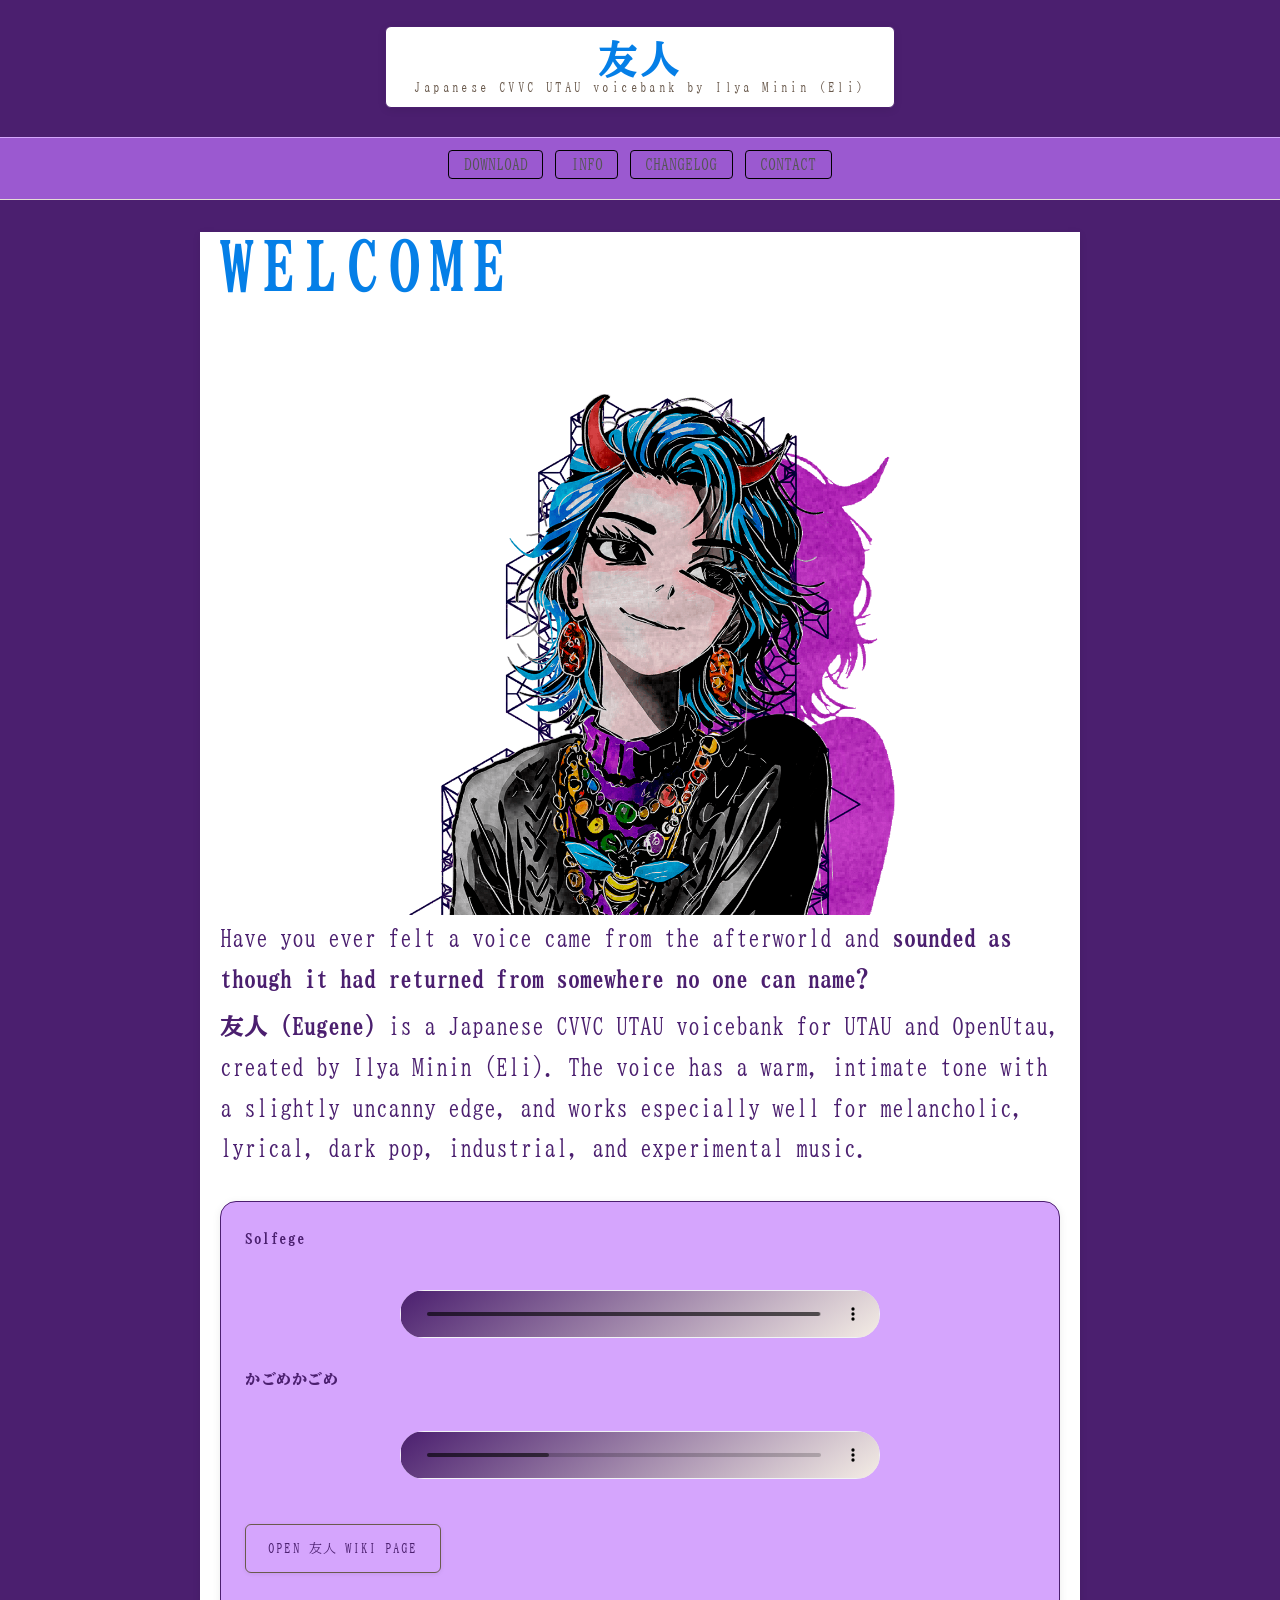
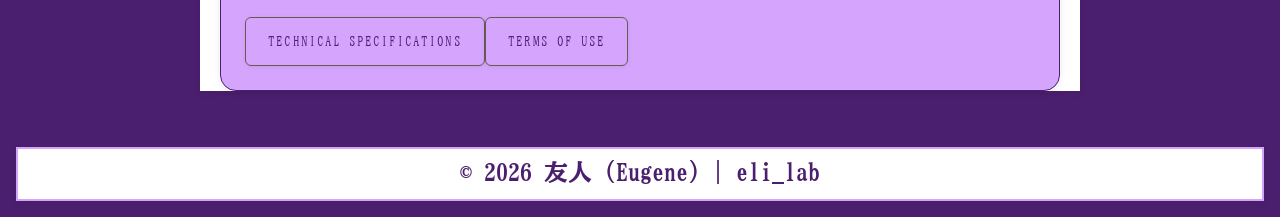
==== index.html @ 0d521026 "fix Eugene homepage stylesheet linkage" ====
<!DOCTYPE html>
<html lang="ja">
<head>
  <meta charset="UTF-8" />
  <meta name="viewport" content="width=device-width, initial-scale=1.0" />
  <meta name="description" content="友人 (Eugene) — Japanese CVVC UTAU voicebank by Ilya Minin (Eli). Warm, intimate, slightly uncanny voice for UTAU and OpenUtau." />
  <meta name="keywords" content="友人, Eugene, UTAU, UTAUloid, OpenUtau, Japanese CVVC, voicebank, singing synthesis" />
  <title>友人 (Eugene) — Japanese CVVC UTAU Voicebank</title>
  <link rel="stylesheet" href="style.css" />
  <link rel="stylesheet" href="style-fixes.css" />
  <link rel="preconnect" href="https://fonts.googleapis.com">
  <link rel="preconnect" href="https://fonts.gstatic.com" crossorigin>
  <link href="https://fonts.googleapis.com/css2?family=BIZ+UDMincho&display=swap" rel="stylesheet">
</head>
<body>
<header class="site-header"><div class="site-header-inner"><div class="site-title-block"><a href="index.html" class="site-title-link">友人<span class="site-subtitle">Japanese CVVC UTAU voicebank by Ilya Minin (Eli)</span></a></div></div></header>
<nav><a href="download.html">Download</a><a href="info.html">Info</a><a href="changelog.html">Changelog</a><a href="contact.html">Contact</a></nav>
<main><section>
<h2>Welcome</h2>
<div class="site-portrait"><img src="bcb.png" alt="Portrait of 友人 (Eugene)" /></div>
<p>Have you ever felt a voice came from the afterworld and <b>sounded as though it had returned from somewhere no one can name?</b></p>
<p><strong>友人 (Eugene)</strong> is a Japanese CVVC UTAU voicebank for UTAU and OpenUtau, created by Ilya Minin (Eli). The voice has a warm, intimate tone with a slightly uncanny edge, and works especially well for melancholic, lyrical, dark pop, industrial, and experimental music.</p>
<div class="audio-preview">
<p><strong>Solfege</strong></p><audio controls preload="metadata"><source src="solfege.wav" type="audio/wav" />Your browser does not support the audio element.</audio>
<p><strong>かごめかごめ</strong></p><audio controls preload="metadata"><source src="sample.wav" type="audio/wav" />Your browser does not support the audio element.</audio>
<p><a href="https://utau.fandom.com/wiki/%E5%8F%8B%E4%BA%BA" class="wiki-button" target="_blank" rel="noopener noreferrer">Open 友人 Wiki Page</a></p>
<p><a href="docs/VOICEBANK.md" class="wiki-button">Technical Specifications</a><a href="TERMS.md" class="wiki-button">Terms of Use</a></p>
</div>
</section></main>
<footer><div class="footer_container"><div class="copyright"><p>© 2026 友人 (Eugene) | eli_lab</p></div></div></footer>
</body>
</html>
---- style.css ----
:root {
    /* Primary Colors */
    --color-bg-primary: #4b1f6f;
    --color-bg-secondary: #9b59d0;
    --color-bg-light: #ffff;
    --color-text-primary: #057fe7;
    --color-text-main: #d5a5fd;
    --color-text-secondary: #4b1f6f;
    --color-text-muted: #6a5a4d;

    /* Accent Colors (Eugene theme) */
    --color-accent-primary: #9b59d0;
    --color-accent-secondary: #4b1f6f;
    --color-accent-gradient: linear-gradient(135deg, var(--color-accent-primary), var(--color-accent-secondary));
    --color-accent-inside: #f7f1ea;

    /* Other Colors (Other theme) */
    --color-other-blue-primary: #a1c1e0;
    --color-other-blue-secondary: #85a1d4;
    --color-other-gradient-blue: linear-gradient(135deg, var(--color-other-blue-secondary), var(--color-other-blue-primary));


    /* Borders & Shadows */
    --color-border-light: #ece4dd;
    --color-border-hover: var(--color-accent-primary);
    --color-shadow-light: rgba(0, 0, 0, 0.06);
    --color-shadow-medium: rgba(0, 0, 0, 0.12);

    /* Hover States */
    --color-hover-bg: #f8f3ed;
    --color-hover-border: var(--color-accent-primary);

    /* Typography */
    --font-family-base: system-ui, -apple-system, BlinkMacSystemFont, "Segoe UI", sans-serif;

    /* Spacing */
    --spacing-xs: 0.25rem;
    --spacing-sm: 0.5rem;
    --spacing-md: 1rem;
    --spacing-lg: 1.5rem;
    --spacing-xl: 2rem;

    /* Border Radius */
    --radius-sm: 6px;
    --radius-md: 12px;
    --radius-lg: 14px;
    --radius-xl: 16px;
    --radius-full: 999px;

    /* Shadows */
    --shadow-sm: 0 4px 12px var(--color-shadow-light);
    --shadow-md: 0 8px 20px var(--color-shadow-medium);
    --shadow-lg: 0 12px 32px var(--color-shadow-medium);

    /* Fonts */
    --font-display: "Hiragino Maru Gothic ProN", "Yu Mincho", "Noto Serif JP", sans-serif;
    --font-body: "BIZ UDMincho", system-ui, sans-serif;


    /* Paper */
    --paper-noise:
        radial-gradient(circle at 23px 23px, rgba(0, 0, 0, 0.03) 1px, transparent 0),
        radial-gradient(circle at 73px 73px, rgba(0, 0, 0, 0.02) 1px, transparent 0),
        radial-gradient(circle at 43px 93px, rgba(255, 255, 255, 0.8) 1px, transparent 0);
    --paper-color: #f5efe8;
}

/* Base layout */
body {
    font-family: var(--font-body);
    margin: 0;
    padding: 0;
    background-color: var(--color-bg-primary);
    background-image: url("https://www.transparenttextures.com/patterns/beige-paper.png");
}

/* Paper cards use same texture */
main,
.download-link,
.wiki-button,
.wiki-infobox,
.audio-preview,
.footer_container,
.info-box,
.contact-card .timeline-date,
.site-title-block {
    background-color: var(--color-bg-light);
    background-image: url("https://www.transparenttextures.com/patterns/whitey.png");
    box-shadow: 0 2px 8px rgba(0, 0, 0, 0.08);
}

.biz-udmincho-regular {
    font-family: "BIZ UDMincho", serif;
    font-weight: 400;
    font-style: normal;
}


header {
    padding: 1.5rem 1rem 0.75rem;
    text-align: center;
}

header h1 {
    margin: 0;
    font-size: 1.4rem;
    font-weight: 500;
    letter-spacing: 0.06em;
}

.site-header {
    padding: 1.6rem 1.25rem 1.8rem;
    border-bottom: 1px solid var(--color-text-main);
    color: var(--color-text-primary);
}

.site-header-inner {
    max-width: 900px;
    margin: 0 auto;
    display: flex;
    justify-content: center;
}

/* The label “plate” */
.site-title-block {
    position: relative;
    padding: 0.8rem 1.8rem;
    background-color: var(--color-bg-light);
    background-image: url("https://www.transparenttextures.com/patterns/beige-paper.png");
    border-radius: 6px;
    border: 1px solid var(--color-bg-primary);
    display: flex;
    flex-direction: column;
    align-items: center;
    justify-content: center;
    text-align: center;
    gap: 0.2rem;
}

.site-title-block h1 {
    margin: 0;
    font-size: 1.5rem;
    font-weight: 500;
    letter-spacing: 0.06em;
    font-family: var(--font-display);
}

.site-subtitle {
    font-size: 0.8rem;
    color: var(--color-text-muted);
    font-family: var(--font-body);
}

.site-title-link {
    display: flex;
    flex-direction: column;
    align-items: center;
    justify-content: center;
    margin: 0;
    font-family: var(--font-body);
    font-size: 2.5rem;
    font-weight: 800;
    letter-spacing: 0.06em;
    text-decoration: none;
    color: inherit;
    gap: 0.1rem;
    text-align: center;
}


.site-title-link .site-subtitle {
    font-size: 0.8rem;
    font-weight: 500;
    color: var(--color-text-muted);
}


.site-portrait {
    display: flex;
    justify-content: center;
}

.site-portrait img {
    display: block;
    width: 600px;
    height: 600px;
    border-radius: 14px;
    object-fit: cover;
}


@media (max-width: 700px) {
    .site-header-inner {
        flex-direction: column;
        align-items: flex-start;
    }

    .site-portrait img {
        width: 300px;
        height: 300px;
    }
}


/* Simple top nav */

nav {
    display: flex;
    justify-content: center;
    gap: 0.75rem;
    padding: 0.75rem 1rem 1.25rem;
    border-bottom: 1px solid #e5ded7;
    background: var(--color-bg-secondary);
    background-image: url("https://www.transparenttextures.com/patterns/whitey.png");
}

nav a {
    text-decoration: none;
    font-size: 1rem;
    color: #555;
    padding: 0.35rem 0.9rem;
    border-radius: 4px;
    border: 1px solid black;
    font-weight: 500;
    letter-spacing: normal;
    text-transform: uppercase;
    font-family: var(--font-body);
    transition: all 0.18s ease-out;
}

nav a:hover {
    background: rgba(248, 244, 237, 0.6);
    border-color: var(--color-bg-secondary);
    color: var(--color-text-primary);
}

nav a.active {
    background: var(--color-text-main);
    color: var(--color-text-secondary);
    border-color: var(--color-text-secondary);
    background-image: url("https://www.transparenttextures.com/patterns/whitey.png");
}

/* Main content */

main {
    max-width: 880px;
    margin: 2rem auto 3rem;
    padding: 0 1.25rem;
}

section {
    margin-bottom: 2.5rem;
}

h2 {
    font-family: var(--font-body);
    font-size: 4.167rem;
    font-weight: 800;
    letter-spacing: 0.12em;
    text-transform: uppercase;
    margin: 0 0 1rem;
    color: var(--color-text-primary);
}

/* Carousel*/

.art-carousel {
    max-width: 800px;
    margin: 2rem auto;
    position: relative;
}

.carousel-container {
    overflow: hidden;
    border-radius: 20px;
}

.carousel-track {
    display: flex;
    transition: transform 0.4s ease-out;
    height: 500px;
}

.art-slide {
    flex: 0 0 100%;
    display: flex;
    align-items: center;
    justify-content: center;
    padding: 1.5rem;
    /* background: var(--color-bg-secondary); */
}

.art-slide img {
    max-width: 100%;
    max-height: 100%;
    width: auto;
    height: auto;
    object-fit: contain;
}

.carousel-nav {
    display: flex;
    justify-content: center;
    gap: 1rem;
    margin-top: 1rem;
}

.carousel-btn {
    width: 48px;
    height: 48px;
    border: 2px solid #ece4dd;
    background: var(--color-bg-secondary);
    color: var(--color-text-primary);
    border-radius: 50%;
    font-size: 1.2rem;
    font-weight: 500;
    cursor: pointer;
    transition: all 0.2s ease-out;
    display: flex;
    align-items: center;
    justify-content: center;
}

.carousel-btn:hover {
    background: var(--color-hover-bg);
    border-color: var(--color-accent-primary);
    color: #444;
    transform: scale(1.1);
}

/* Indicators */
.carousel-indicators {
    display: flex;
    justify-content: center;
    gap: 0.5rem;
    margin-top: 1rem;
}

.carousel-indicator {
    width: 10px;
    height: 10px;
    border-radius: 50%;
    background: #ddd;
    cursor: pointer;
    transition: background 0.2s;
}

.carousel-indicator.active {
    background: var(--color-accent-primary);
}



/* Generic soft box for terms / description */
.terms,
.info-box {
    /* background: var(--color-text-main); */
    border-radius: 12px;
    padding: 1.25rem 1.4rem;
    border: 1px solid var(--color-bg-primary);
    margin: 1.25rem 0;
}

.terms h2,
.terms h3,
.info-box h3 {
    margin-top: 0;
    margin-bottom: 0.6rem;
    font-size: 1.833rem;
    font-weight: 500;
    letter-spacing: normal;
    text-transform: uppercase;
    color: var(--color-text-primary);
}

.terms ul,
.info-box ul {
    margin: 0.4rem 0 0;
    padding-left: 1.1rem;
    font-size: 0.9rem;
}

.terms li,
.info-box li {
    margin-bottom: 0.3rem;
}

p {
    font-size: 1.5rem;
    line-height: 1.7;
    letter-spacing: normal;
    margin: 0.2rem 0 0.4rem;
    color: var(--color-text-secondary);
}

/* Layout of profile + infobox */

.wiki-infobox {
    box-sizing: border-box;
    /* background: var(--color-bg-secondary); */
    border-radius: 12px;
    border: 1px solid var(--color-bg-secondary);
    padding: 1rem 1.1rem;
    font-size: 0.85rem;
    width: 260px;
    max-width: 40%;
    float: right;
    margin: 0 0 1.5rem 1.5rem;
}

.wiki-infobox-image {
    text-align: center;
    margin-bottom: 0.75rem;
}

.wiki-infobox-image img {
    max-width: 100%;
    height: auto;
    border-radius: 10px;
}

.wiki-infobox dl {
    margin: 0;
}

.wiki-infobox dl>div {
    display: flex;
    justify-content: space-between;
    gap: 0.5rem;
    margin-bottom: 0.25rem;
}

.wiki-infobox dt {
    font-weight: 500;
    color: var(--color-accent-secondary);
    white-space: nowrap;
}

.wiki-infobox dd {
    margin: 0;
    color: var(--color-text-muted);
    text-align: right;
}

/* “Wiki section” accent simplified */

.wiki-section {
    border-left: 2px solid var(--color-accent-primary);
    padding-left: 0.9rem;
    font-size: 0.9rem;
}

.video-container {
    position: relative;
    width: 100%;
    max-width: 640px;
    margin: 2rem auto 0;
    border-radius: 12px;
    overflow: hidden;
    background: #000;
}

.video-wrapper {
    position: relative;
    padding-bottom: 56.25%;
    height: 0;
}

.video-container iframe {
    position: absolute;
    inset: 0;
    width: 100%;
    height: 100%;
    border: 0;
}

footer {
    text-align: center;
    padding: 0.5rem 1rem 1rem;
    font-size: 0.8rem;
    justify-items: center;
    color: var(--color-text-main);
    font-weight: 800;
}

.footer_container {
    background-color: white;
    border: 2px solid var(--color-text-main);
}



@media (max-width: 900px) {
    main {
        padding: 0 1rem;
    }

    .wiki-infobox {
        float: none;
        width: 100%;
        max-width: 100%;
        margin: 1.5rem 0;
    }
}

.download-list {
    display: flex;
    flex-direction: column;
    gap: 0.75rem;
    margin-top: 1.2rem;
}

.download-link {
    display: flex;
    flex-direction: column;
    align-items: flex-start;
    gap: 0.2rem;
    padding: 0.9rem 1.1rem;
    border-radius: 6px;
    /* sharper corners */
    text-decoration: none;
    background: rgba(248, 244, 237, 0.95);
    border: 1px solid #cbb6a1;
    /* manual paper edge */
    color: var(--color-text-primary);
    font-family: var(--font-body);
    transition: all 0.18s ease-out;
    box-shadow: 0 1px 4px rgba(0, 0, 0, 0.08);
}

.download-link:hover {
    background: var(--color-accent-inside);
    border-color: #b36b32;
    /* orange accent */
    transform: translateY(-1px);
    box-shadow: 0 4px 12px rgba(179, 107, 50, 0.15);
}

.download-label {
    font-size: 0.88rem;
    font-weight: 500;
    letter-spacing: 0.06em;
    /* tighter spacing */
    text-transform: uppercase;
}

.download-meta {
    font-size: 0.75rem;
    color: #5a4a3e;
    font-weight: 400;
}

@media (max-width: 600px) {
    .download-link {
        padding: 0.75rem 0.9rem;
    }
}

/* Hide scrollbar for Chrome, Safari, Edge, Opera */
html::-webkit-scrollbar,
body::-webkit-scrollbar {
    display: none;
}

/* Hide scrollbar for Firefox */
html,
body {
    scrollbar-width: none;
}

/* Hide scrollbar for IE/Edge (older versions) */
html,
body {
    -ms-overflow-style: none;
}

.audio-preview {
    display: flex;
    flex-direction: column;
    gap: 1.8rem;
    margin: 2rem 0;
    padding: 1.5rem;
    background: var(--color-text-main);
    border-radius: 16px;
    border: 1px solid var(--color-bg-primary);
}

.audio-preview>p {
    margin: 0;
    font-size: 0.95rem;
    font-weight: 500;
    letter-spacing: 0.04em;
    color: var(--color-text-secondary);
}

.audio-preview audio {
    display: block;
    width: 100%;
    max-width: 480px;
    margin: 0.6rem auto 0;
    height: 48px;
    outline: none;
}

.audio-preview audio::-webkit-media-controls-panel {
    border-radius: 12px;
    background: linear-gradient(145deg, #var(--color-bg-primary), #f4ede5);
    border: 1px solid #e8d9c9;
}

.audio-preview audio::-webkit-media-controls-play-button,
.audio-preview audio::-webkit-media-controls-volume-slider,
.audio-preview audio::-webkit-media-controls-current-time-display,
.audio-preview audio::-webkit-media-controls-time-remaining-display {
    border-radius: 6px;
}

@media (max-width: 600px) {
    .audio-preview {
        padding: 1.2rem;
        margin: 1.5rem 0;
    }

    .audio-preview audio {
        max-width: 100%;
    }
}

.wiki-button {
    display: inline-flex;
    align-items: center;
    justify-content: center;
    padding: 0.75rem 1.4rem;
    margin: 1rem auto 0;
    background: var(--color-text-main);
    color: var(--color-text-secondary);
    text-decoration: none;
    font-size: 0.82rem;
    font-weight: 500;
    letter-spacing: 0.08em;
    text-transform: uppercase;
    border-radius: 6px;
    border: 1px solid var(--color-text-muted);
    transition: all 0.18s ease-out;
    box-shadow: 0 1px 4px rgba(0, 0, 0, 0.08);
    font-family: var(--font-body);
}

.wiki-button:hover {
    background: var(--color-accent-inside);
    border-color: var(--color-text-muted);
    color: var(--color-text-muted);
    transform: translateY(-1px);
    box-shadow: 0 4px 12px rgba(179, 107, 50, 0.15);
}

.wiki-button:active {
    transform: translateY(0);
    box-shadow: 0 2px 8px rgba(0, 0, 0, 0.08);
}

/* Contacts*/

.contact-grid {
    display: grid;
    gap: 1rem;
    margin-top: 1.5rem;
}

.contact-card {
    display: flex;
    align-items: center;
    gap: 1rem;
    padding: 1.2rem;
    /* background: var(--color-bg-secondary); */
    border-radius: 14px;
    border: 1px solid var(--color-bg-secondary);
    text-decoration: none;
    color: inherit;
    transition: all 0.2s ease-out;
    box-shadow: 0 4px 12px rgba(0, 0, 0, 0.06);
}

.contact-card:hover {
    background: var(--color-hover-bg);
    border-color: var(--color-accent-primary);
    transform: translateY(-2px);
    box-shadow: 0 12px 24px rgba(0, 0, 0, 0.12);
}

.contact-avatar {
    width: 92px;
    height: 56px;
    border-radius: 12px;
    border: 1px solid var(--color-bg-secondary);
    /* background: var(--color-other-gradient-blue); */
    display: flex;
    align-items: center;
    justify-content: center;
    font-weight: 600;
    color: var(--color-bg-secondary);
    font-size: 0.75rem;
    line-height: 1.1;
    text-align: center;
    padding: 0 2px;
    flex-shrink: 0;
    white-space: nowrap;
    overflow: hidden;
    text-overflow: ellipsis;
}



.contact-info h3 {
    margin: 0 0 0.2rem;
    font-size: 1rem;
    font-weight: 500;
    color: var(--color-text-primary);
}

.contact-info p {
    margin: 0;
    font-size: 0.85rem;
    color: var(--color-text-muted);
}

@media (max-width: 600px) {
    .contact-grid {
        gap: 0.8rem;
        margin-top: 1.2rem;
    }

    .contact-card {
        padding: 1rem 1.1rem;
        flex-direction: column;
        text-align: center;
        gap: 0.8rem;
    }

    .contact-avatar {
        width: 92px;
        height: 68px;
        font-size: 0.85rem;
        border-radius: 14px;
    }

    .contact-info h3 {
        font-size: 0.95rem;
    }

    .contact-info p {
        font-size: 0.8rem;
    }
}

/* Log*/

.timeline-section {
    max-width: 800px;
    margin: 0 auto 3rem;
}

.timeline-block {
    margin-bottom: 4rem;
}

.timeline-block h2 {
    font-size: 1.1rem;
    letter-spacing: normal;
    color: var(--color-text-secondary);
    margin-bottom: 1.5rem;
}

.timeline {
    position: relative;
    padding-left: 2rem;
}

.timeline::before {
    content: '';
    position: absolute;
    left: 1.2rem;
    top: 0;
    bottom: 0;
    width: 2px;
    background: linear-gradient(to bottom, var(--color-border-light), var(--color-accent-primary));
}

.timeline-item {
    position: relative;
    margin-bottom: 2.5rem;
}

.timeline-date {
    position: absolute;
    left: -5.6rem;
    top: 0.2rem;
    width: 5rem;
    font-size: 0.8rem;
    font-weight: 600;
    color: var(--color-text-secondary);
    text-align: center;
    /* background: var(--color-text-main); */
    border-radius: 10%;
    height: 2rem;
    display: flex;
    align-items: center;
    justify-content: center;
    border: 2px solid var(--color-text-secondary);
}

.timeline-content {
    /* background: var(--color-bg-secondary); */
    padding: 1.3rem;
    border-radius: 14px;
    border: 1px solid var(--color-text-secondary);
    box-shadow: 0 4px 12px rgba(0, 0, 0, 0.06);
    transition: all 0.2s ease-out;
    position: relative;
}

.timeline-content:hover {
    transform: translateX(4px);
    box-shadow: 0 8px 20px rgba(0, 0, 0, 0.12);
    border-color: var(--color-accent-primary);
}

.timeline-content h3 {
    margin: 0 0 0.8rem;
    font-size: 0.95rem;
    font-weight: 500;
    color: var(--color-text-primary);
}

.timeline-content p,
.timeline-content ul {
    margin: 0;
    font-size: 0.9rem;
    color: var(--color-text-secondary);
    line-height: 1.6;
}

.timeline-content ul {
    padding-left: 1.2rem;
}

.timeline-content li {
    margin-bottom: 0.3rem;
}

@media (max-width: 600px) {
    .timeline-item {
        flex-direction: column;
        align-items: flex-start;
    }

    .timeline-date {
        position: static;
        width: 5.2rem;
        height: 2.2rem;
        margin-bottom: 0.5rem;
    }

    .timeline::before {
        left: 0.7rem;
    }
}
---- style-fixes.css ----
/* Eugene site compatibility fixes */
*, *::before, *::after { box-sizing: border-box; }
html { overflow-x: hidden; }
body { min-height: 100vh; }
.audio-preview audio::-webkit-media-controls-panel { background: linear-gradient(145deg, var(--color-bg-primary), #f4ede5); }
@media (max-width: 700px) { .site-header-inner { width: 100%; } }
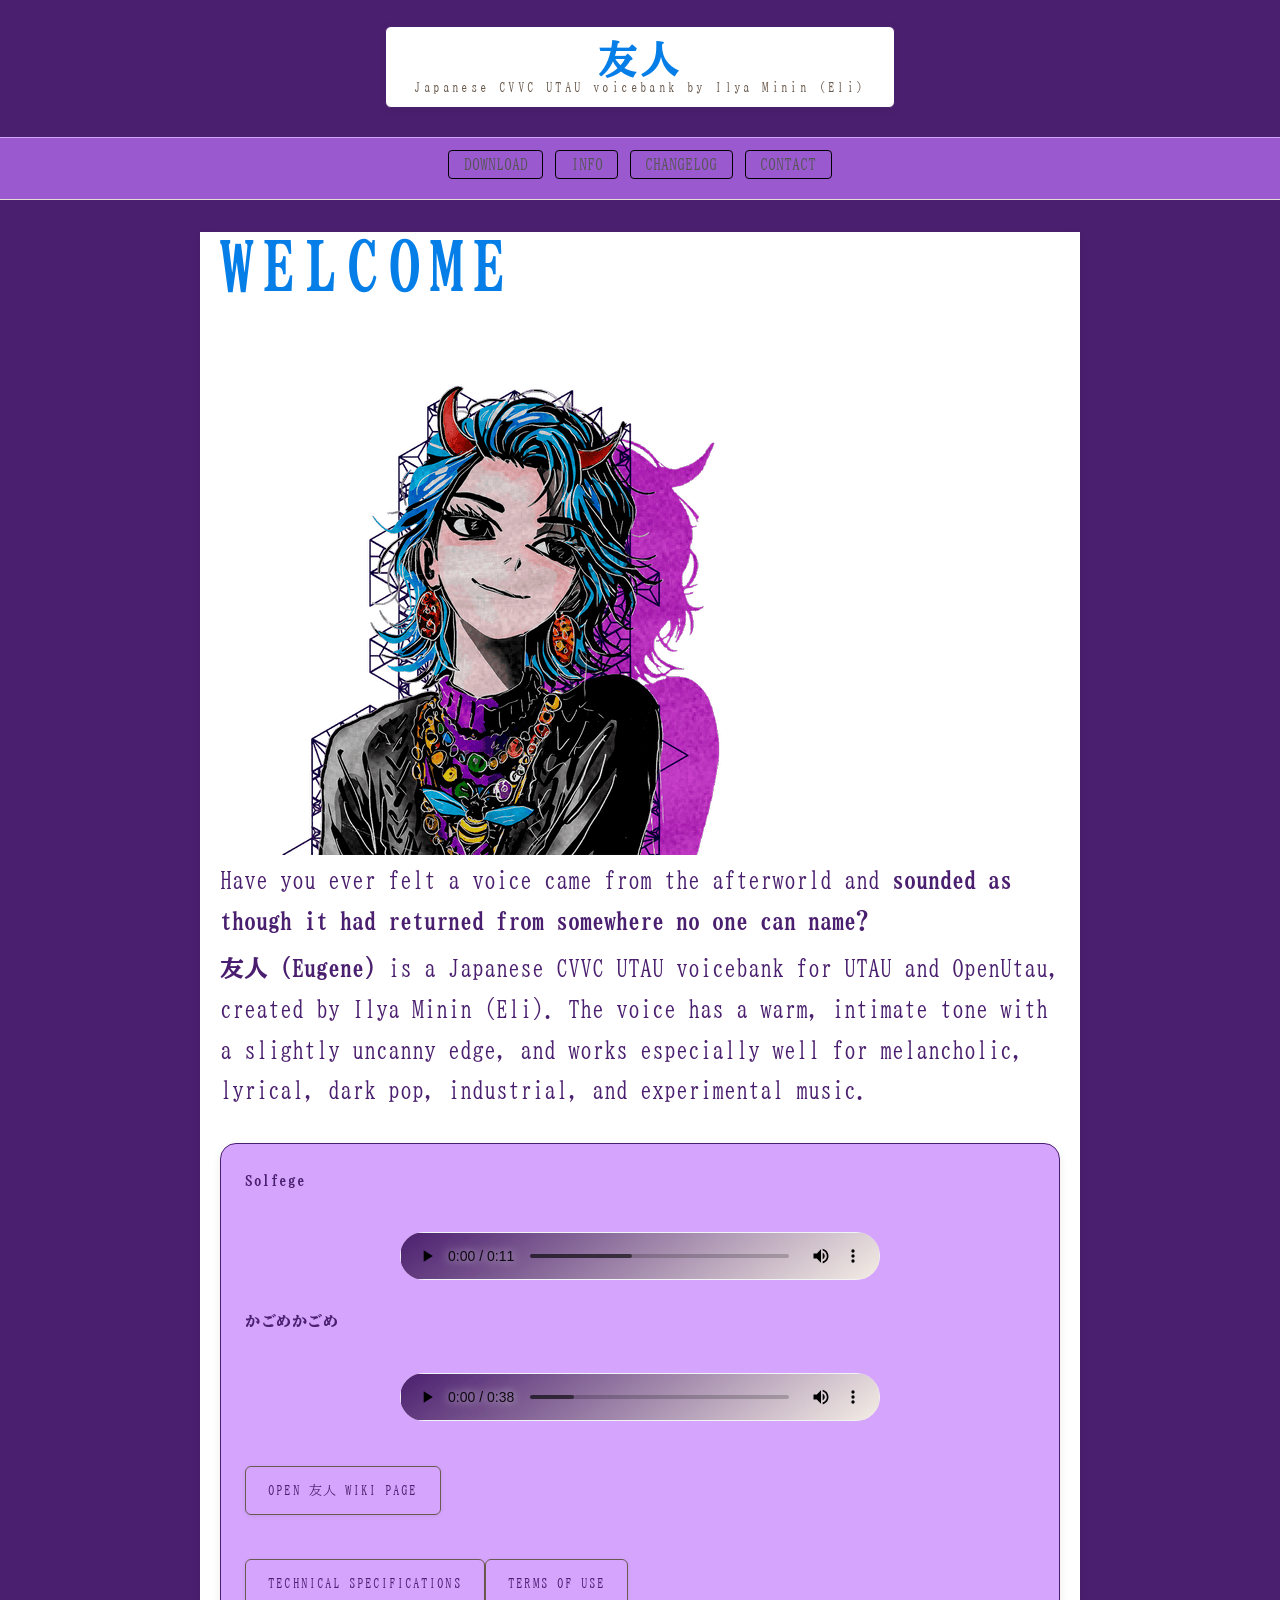
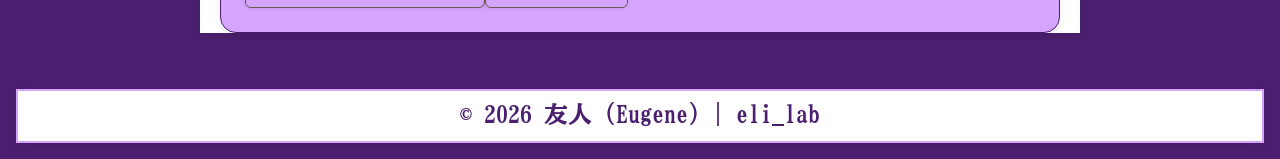
==== commit 7a17de5b: "add new content and update" ====
--- a/index.html
+++ b/index.html
@@ -17,7 +17,7 @@
 <nav><a href="download.html">Download</a><a href="info.html">Info</a><a href="changelog.html">Changelog</a><a href="contact.html">Contact</a></nav>
 <main><section>
 <h2>Welcome</h2>
-<div class="site-portrait"><img src="bcb.png" alt="Portrait of 友人 (Eugene)" /></div>
+<div class="site-assets\character\友人\友人 Portrait"><img src="assets\character\友人\友人 Icon.png" alt="assets\character\友人\友人 Portrait of 友人 (Eugene)" /></div>
 <p>Have you ever felt a voice came from the afterworld and <b>sounded as though it had returned from somewhere no one can name?</b></p>
 <p><strong>友人 (Eugene)</strong> is a Japanese CVVC UTAU voicebank for UTAU and OpenUtau, created by Ilya Minin (Eli). The voice has a warm, intimate tone with a slightly uncanny edge, and works especially well for melancholic, lyrical, dark pop, industrial, and experimental music.</p>
 <div class="audio-preview">
--- a/style.css
+++ b/style.css
@@ -175,12 +175,12 @@
 }
 
 
-.site-portrait {
-    display: flex;
-    justify-content: center;
-}
-
-.site-portrait img {
+.site-assets\character\友人\友人 Portrait {
+    display: flex;
+    justify-content: center;
+}
+
+.site-assets\character\友人\友人 Portrait img {
     display: block;
     width: 600px;
     height: 600px;
@@ -195,7 +195,7 @@
         align-items: flex-start;
     }
 
-    .site-portrait img {
+    .site-assets\character\友人\友人 Portrait img {
         width: 300px;
         height: 300px;
     }
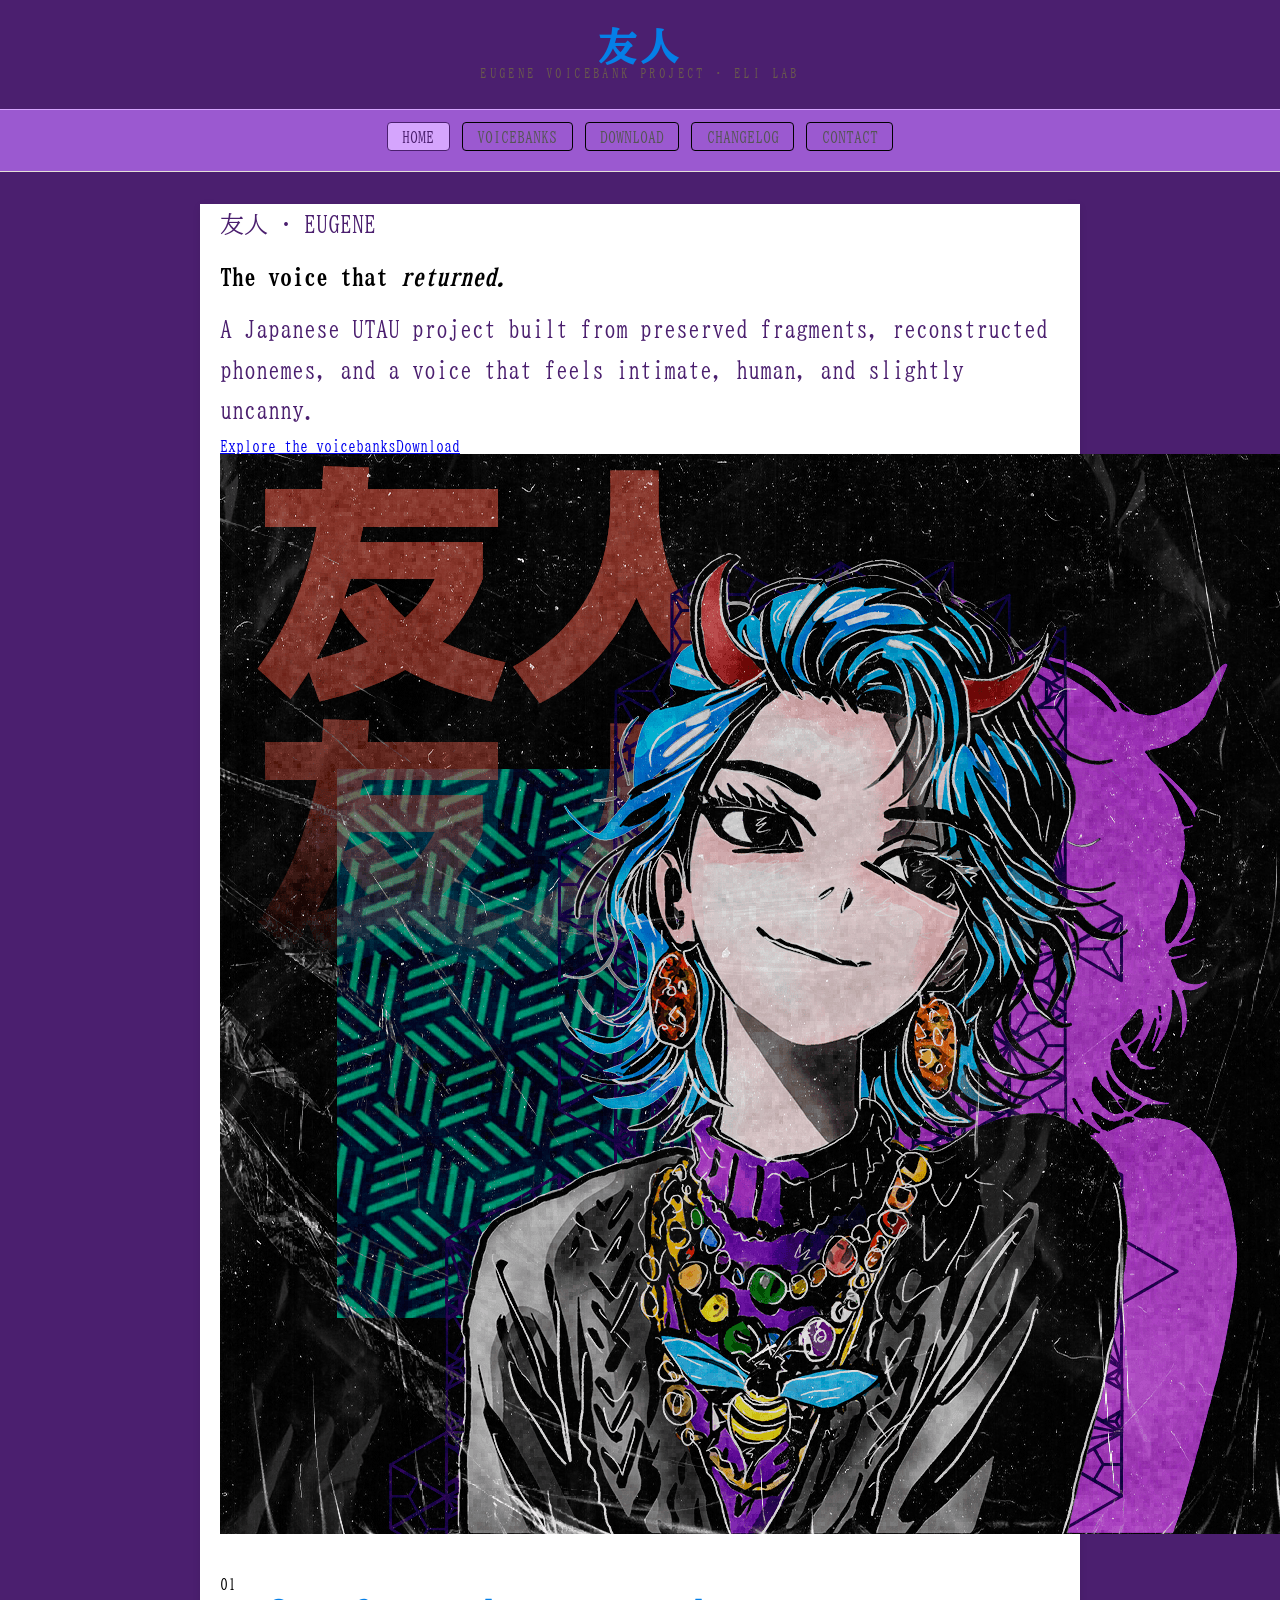
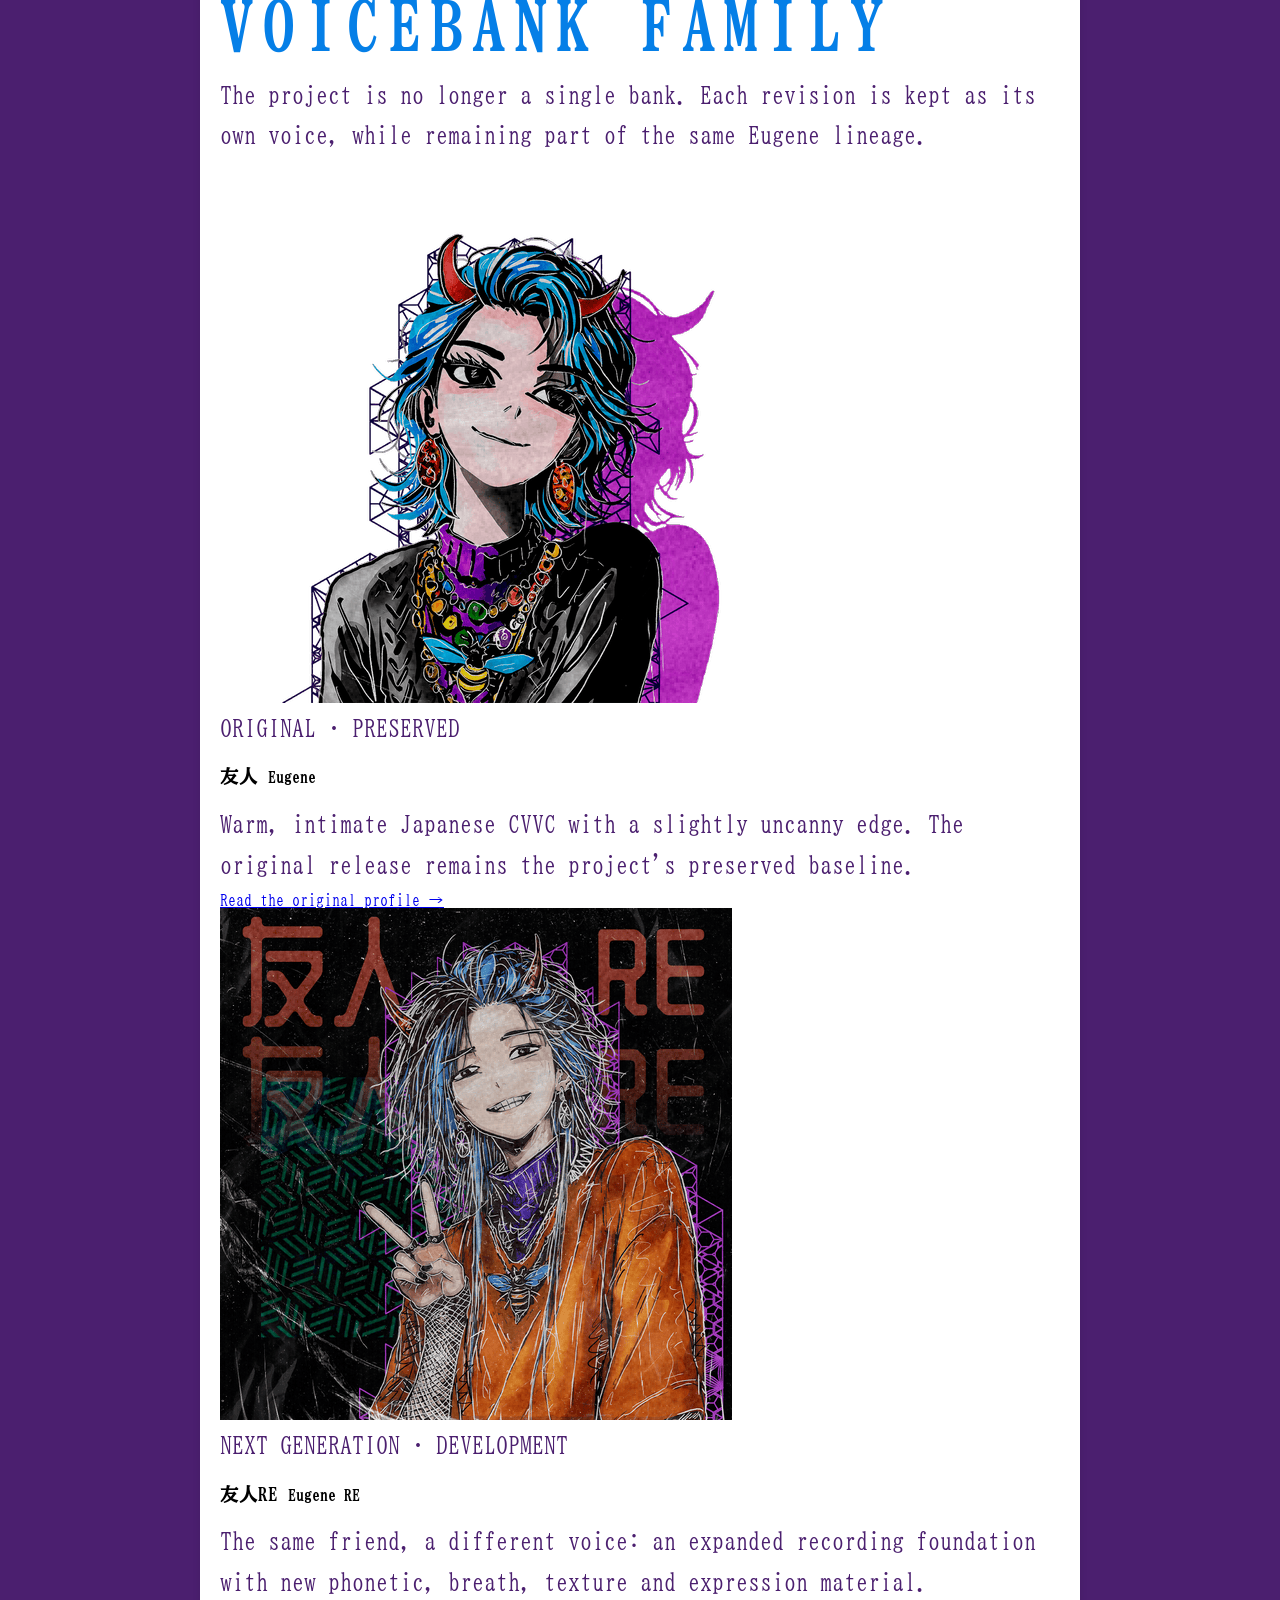
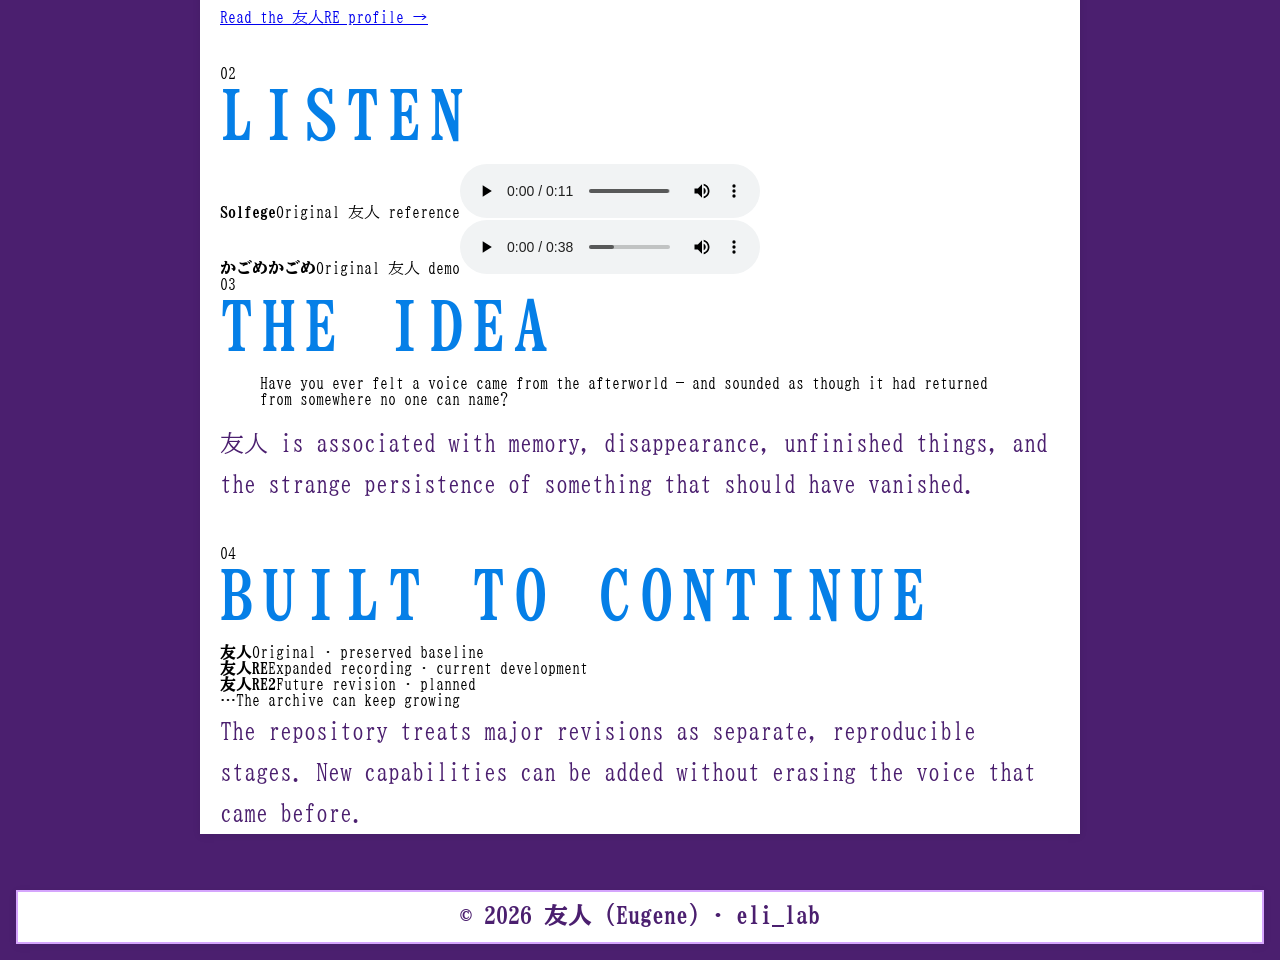
==== commit e0b81be0: "Redesign Eugene homepage around the growing voicebank family" ====
--- a/index.html
+++ b/index.html
@@ -1,32 +1,69 @@
 <!DOCTYPE html>
-<html lang="ja">
+<html lang="en">
 <head>
   <meta charset="UTF-8" />
   <meta name="viewport" content="width=device-width, initial-scale=1.0" />
-  <meta name="description" content="友人 (Eugene) — Japanese CVVC UTAU voicebank by Ilya Minin (Eli). Warm, intimate, slightly uncanny voice for UTAU and OpenUtau." />
-  <meta name="keywords" content="友人, Eugene, UTAU, UTAUloid, OpenUtau, Japanese CVVC, voicebank, singing synthesis" />
-  <title>友人 (Eugene) — Japanese CVVC UTAU Voicebank</title>
+  <meta name="description" content="友人 (Eugene) — Japanese UTAU voicebank project by Ilya Minin (Eli). Explore the original voicebank and the expanding 友人RE revision line." />
+  <meta name="keywords" content="友人, Eugene, 友人RE, UTAU, OpenUtau, Japanese CVVC, voicebank, Eli Lab" />
+  <title>友人 (Eugene) — UTAU Voicebank Project</title>
   <link rel="stylesheet" href="style.css" />
   <link rel="stylesheet" href="style-fixes.css" />
-  <link rel="preconnect" href="https://fonts.googleapis.com">
-  <link rel="preconnect" href="https://fonts.gstatic.com" crossorigin>
-  <link href="https://fonts.googleapis.com/css2?family=BIZ+UDMincho&display=swap" rel="stylesheet">
+  <link rel="preconnect" href="https://fonts.googleapis.com" />
+  <link rel="preconnect" href="https://fonts.gstatic.com" crossorigin />
+  <link href="https://fonts.googleapis.com/css2?family=BIZ+UDMincho&display=swap" rel="stylesheet" />
 </head>
 <body>
-<header class="site-header"><div class="site-header-inner"><div class="site-title-block"><a href="index.html" class="site-title-link">友人<span class="site-subtitle">Japanese CVVC UTAU voicebank by Ilya Minin (Eli)</span></a></div></div></header>
-<nav><a href="download.html">Download</a><a href="info.html">Info</a><a href="changelog.html">Changelog</a><a href="contact.html">Contact</a></nav>
-<main><section>
-<h2>Welcome</h2>
-<div class="site-assets\character\友人\友人 Portrait"><img src="assets\character\友人\友人 Icon.png" alt="assets\character\友人\友人 Portrait of 友人 (Eugene)" /></div>
-<p>Have you ever felt a voice came from the afterworld and <b>sounded as though it had returned from somewhere no one can name?</b></p>
-<p><strong>友人 (Eugene)</strong> is a Japanese CVVC UTAU voicebank for UTAU and OpenUtau, created by Ilya Minin (Eli). The voice has a warm, intimate tone with a slightly uncanny edge, and works especially well for melancholic, lyrical, dark pop, industrial, and experimental music.</p>
-<div class="audio-preview">
-<p><strong>Solfege</strong></p><audio controls preload="metadata"><source src="solfege.wav" type="audio/wav" />Your browser does not support the audio element.</audio>
-<p><strong>かごめかごめ</strong></p><audio controls preload="metadata"><source src="sample.wav" type="audio/wav" />Your browser does not support the audio element.</audio>
-<p><a href="https://utau.fandom.com/wiki/%E5%8F%8B%E4%BA%BA" class="wiki-button" target="_blank" rel="noopener noreferrer">Open 友人 Wiki Page</a></p>
-<p><a href="docs/VOICEBANK.md" class="wiki-button">Technical Specifications</a><a href="TERMS.md" class="wiki-button">Terms of Use</a></p>
-</div>
-</section></main>
-<footer><div class="footer_container"><div class="copyright"><p>© 2026 友人 (Eugene) | eli_lab</p></div></div></footer>
+<header class="site-header">
+  <div class="site-header-inner">
+    <a href="index.html" class="site-title-link">友人 <span class="site-subtitle">EUGENE VOICEBANK PROJECT · ELI LAB</span></a>
+  </div>
+</header>
+<nav aria-label="Main navigation"><a href="index.html" class="active">Home</a><a href="info.html">Voicebanks</a><a href="download.html">Download</a><a href="changelog.html">Changelog</a><a href="contact.html">Contact</a></nav>
+<main>
+  <section class="home-hero">
+    <div class="home-hero-copy">
+      <p class="eyebrow">友人 · EUGENE</p>
+      <h1>The voice that <em>returned.</em></h1>
+      <p class="lead">A Japanese UTAU project built from preserved fragments, reconstructed phonemes, and a voice that feels intimate, human, and slightly uncanny.</p>
+      <div class="button-row"><a class="button" href="info.html">Explore the voicebanks</a><a class="button button-quiet" href="download.html">Download</a></div>
+    </div>
+    <div class="home-hero-art"><img src="assets/character/友人/友人 Icon HiRes.png" alt="Official art of 友人 (Eugene)" /></div>
+  </section>
+
+  <section id="voicebanks">
+    <div class="section-heading"><span>01</span><h2>Voicebank family</h2></div>
+    <p class="section-lead">The project is no longer a single bank. Each revision is kept as its own voice, while remaining part of the same Eugene lineage.</p>
+    <div class="voice-card-grid">
+      <article class="voice-card">
+        <div class="voice-card-art"><img src="assets/character/友人/友人 Icon.png" alt="友人 icon" /></div>
+        <div class="voice-card-body"><p class="eyebrow">ORIGINAL · PRESERVED</p><h3>友人 <small>Eugene</small></h3><p>Warm, intimate Japanese CVVC with a slightly uncanny edge. The original release remains the project's preserved baseline.</p><a class="text-link" href="eugene.html">Read the original profile →</a></div>
+      </article>
+      <article class="voice-card voice-card-re">
+        <div class="voice-card-art"><img src="assets/character/友人RE/友人RE Icon.png" alt="友人RE icon" /></div>
+        <div class="voice-card-body"><p class="eyebrow">NEXT GENERATION · DEVELOPMENT</p><h3>友人RE <small>Eugene RE</small></h3><p>The same friend, a different voice: an expanded recording foundation with new phonetic, breath, texture and expression material.</p><a class="text-link" href="eugene-re.html">Read the 友人RE profile →</a></div>
+      </article>
+    </div>
+  </section>
+
+  <section class="home-split">
+    <div class="paper-section">
+      <div class="section-heading"><span>02</span><h2>Listen</h2></div>
+      <div class="audio-card"><strong>Solfege</strong><span>Original 友人 reference</span><audio controls preload="metadata"><source src="solfege.wav" type="audio/wav" /></audio></div>
+      <div class="audio-card"><strong>かごめかごめ</strong><span>Original 友人 demo</span><audio controls preload="metadata"><source src="sample.wav" type="audio/wav" /></audio></div>
+    </div>
+    <div class="paper-section">
+      <div class="section-heading"><span>03</span><h2>The idea</h2></div>
+      <blockquote class="large-quote">Have you ever felt a voice came from the afterworld — and sounded as though it had returned from somewhere no one can name?</blockquote>
+      <p class="small-note">友人 is associated with memory, disappearance, unfinished things, and the strange persistence of something that should have vanished.</p>
+    </div>
+  </section>
+
+  <section class="paper-section roadmap">
+    <div class="section-heading"><span>04</span><h2>Built to continue</h2></div>
+    <div class="revision-timeline"><div class="revision current"><b>友人</b><span>Original · preserved baseline</span></div><div class="revision next"><b>友人RE</b><span>Expanded recording · current development</span></div><div class="revision future"><b>友人RE2</b><span>Future revision · planned</span></div><div class="revision future"><b>…</b><span>The archive can keep growing</span></div></div>
+    <p class="small-note">The repository treats major revisions as separate, reproducible stages. New capabilities can be added without erasing the voice that came before.</p>
+  </section>
+</main>
+<footer><div class="footer_container"><p>© 2026 友人 (Eugene) · eli_lab</p></div></footer>
 </body>
 </html>
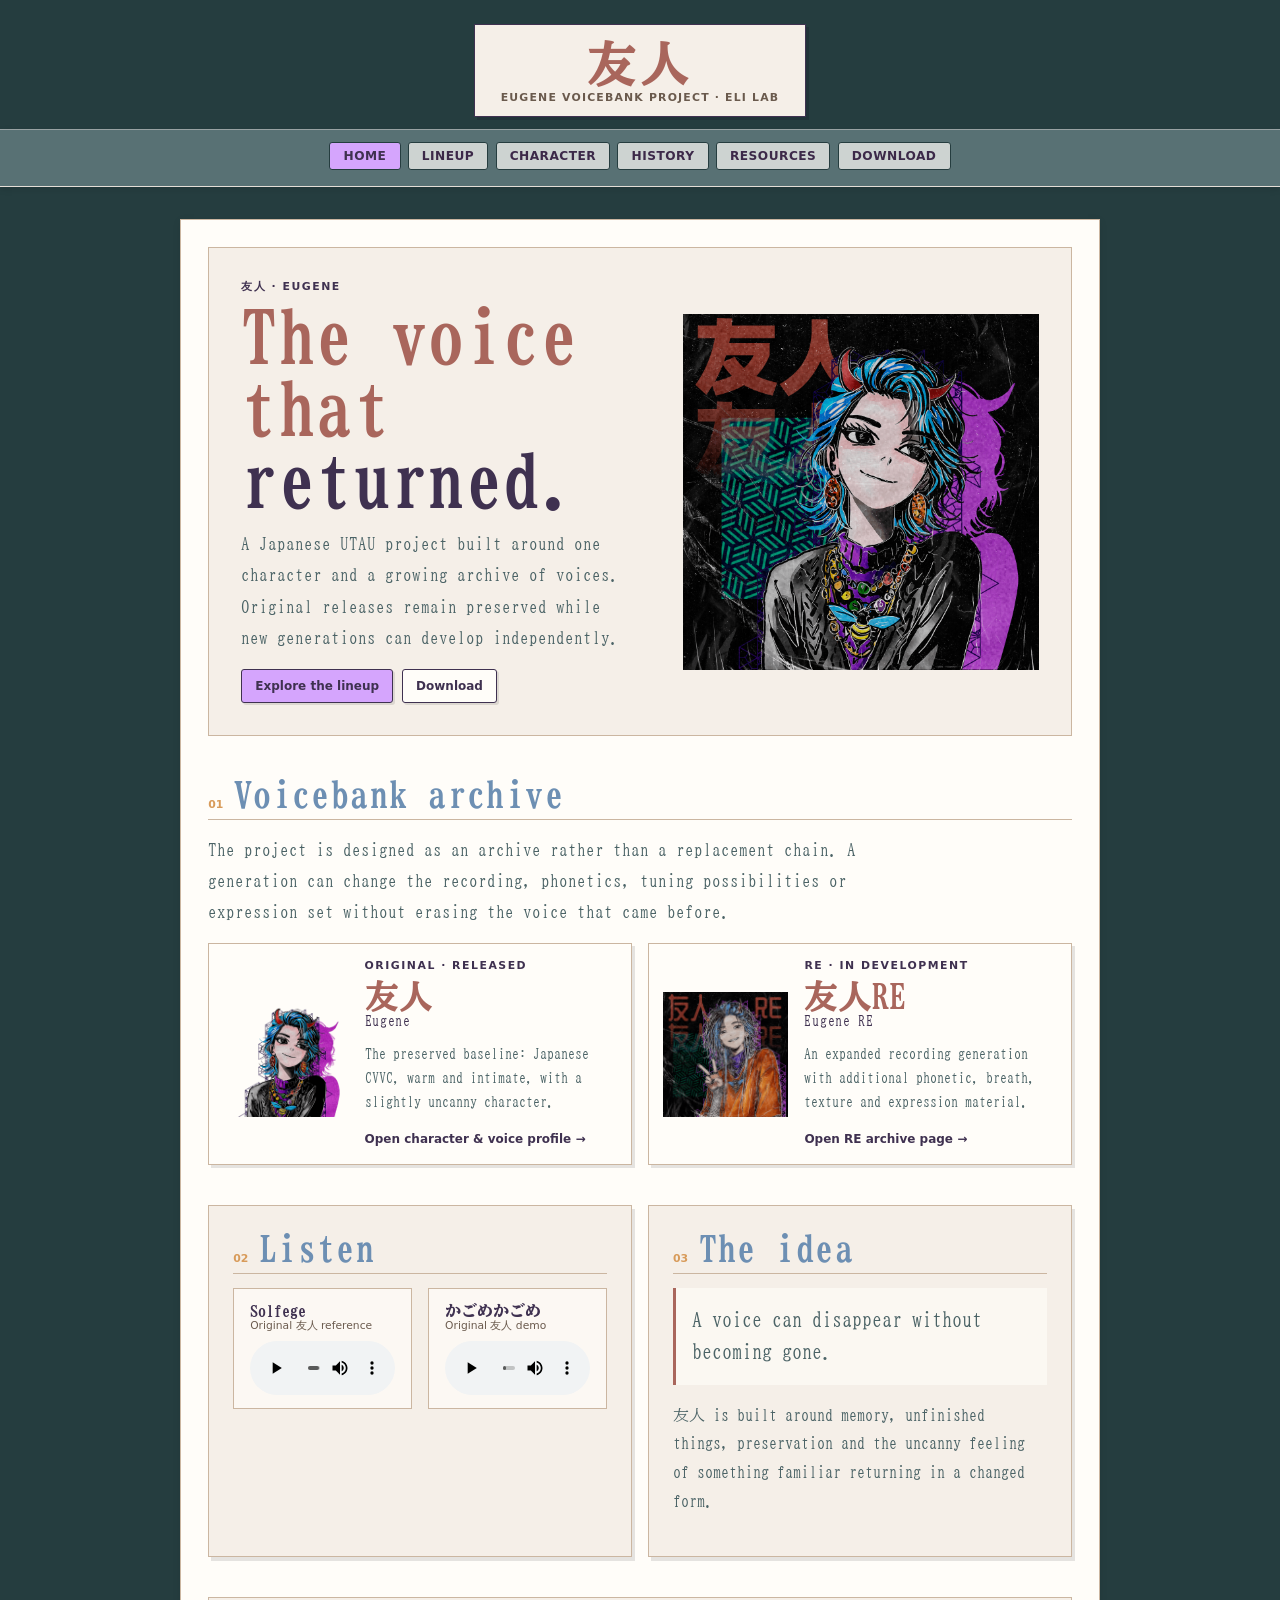
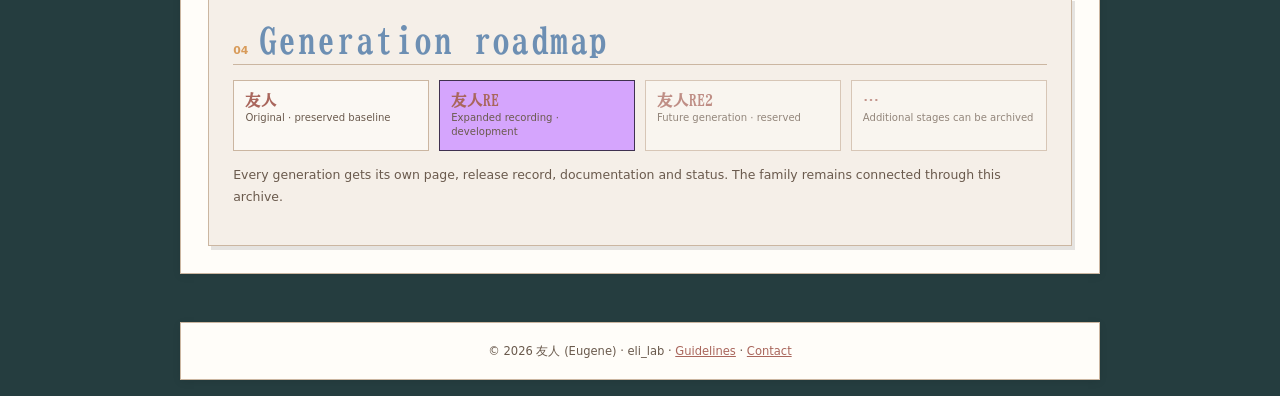
==== commit 3f55e743: "Restructure site around Iirai layout and expandable voicebank archive" ====
--- a/index.html
+++ b/index.html
@@ -1,69 +1 @@
-<!DOCTYPE html>
-<html lang="en">
-<head>
-  <meta charset="UTF-8" />
-  <meta name="viewport" content="width=device-width, initial-scale=1.0" />
-  <meta name="description" content="友人 (Eugene) — Japanese UTAU voicebank project by Ilya Minin (Eli). Explore the original voicebank and the expanding 友人RE revision line." />
-  <meta name="keywords" content="友人, Eugene, 友人RE, UTAU, OpenUtau, Japanese CVVC, voicebank, Eli Lab" />
-  <title>友人 (Eugene) — UTAU Voicebank Project</title>
-  <link rel="stylesheet" href="style.css" />
-  <link rel="stylesheet" href="style-fixes.css" />
-  <link rel="preconnect" href="https://fonts.googleapis.com" />
-  <link rel="preconnect" href="https://fonts.gstatic.com" crossorigin />
-  <link href="https://fonts.googleapis.com/css2?family=BIZ+UDMincho&display=swap" rel="stylesheet" />
-</head>
-<body>
-<header class="site-header">
-  <div class="site-header-inner">
-    <a href="index.html" class="site-title-link">友人 <span class="site-subtitle">EUGENE VOICEBANK PROJECT · ELI LAB</span></a>
-  </div>
-</header>
-<nav aria-label="Main navigation"><a href="index.html" class="active">Home</a><a href="info.html">Voicebanks</a><a href="download.html">Download</a><a href="changelog.html">Changelog</a><a href="contact.html">Contact</a></nav>
-<main>
-  <section class="home-hero">
-    <div class="home-hero-copy">
-      <p class="eyebrow">友人 · EUGENE</p>
-      <h1>The voice that <em>returned.</em></h1>
-      <p class="lead">A Japanese UTAU project built from preserved fragments, reconstructed phonemes, and a voice that feels intimate, human, and slightly uncanny.</p>
-      <div class="button-row"><a class="button" href="info.html">Explore the voicebanks</a><a class="button button-quiet" href="download.html">Download</a></div>
-    </div>
-    <div class="home-hero-art"><img src="assets/character/友人/友人 Icon HiRes.png" alt="Official art of 友人 (Eugene)" /></div>
-  </section>
-
-  <section id="voicebanks">
-    <div class="section-heading"><span>01</span><h2>Voicebank family</h2></div>
-    <p class="section-lead">The project is no longer a single bank. Each revision is kept as its own voice, while remaining part of the same Eugene lineage.</p>
-    <div class="voice-card-grid">
-      <article class="voice-card">
-        <div class="voice-card-art"><img src="assets/character/友人/友人 Icon.png" alt="友人 icon" /></div>
-        <div class="voice-card-body"><p class="eyebrow">ORIGINAL · PRESERVED</p><h3>友人 <small>Eugene</small></h3><p>Warm, intimate Japanese CVVC with a slightly uncanny edge. The original release remains the project's preserved baseline.</p><a class="text-link" href="eugene.html">Read the original profile →</a></div>
-      </article>
-      <article class="voice-card voice-card-re">
-        <div class="voice-card-art"><img src="assets/character/友人RE/友人RE Icon.png" alt="友人RE icon" /></div>
-        <div class="voice-card-body"><p class="eyebrow">NEXT GENERATION · DEVELOPMENT</p><h3>友人RE <small>Eugene RE</small></h3><p>The same friend, a different voice: an expanded recording foundation with new phonetic, breath, texture and expression material.</p><a class="text-link" href="eugene-re.html">Read the 友人RE profile →</a></div>
-      </article>
-    </div>
-  </section>
-
-  <section class="home-split">
-    <div class="paper-section">
-      <div class="section-heading"><span>02</span><h2>Listen</h2></div>
-      <div class="audio-card"><strong>Solfege</strong><span>Original 友人 reference</span><audio controls preload="metadata"><source src="solfege.wav" type="audio/wav" /></audio></div>
-      <div class="audio-card"><strong>かごめかごめ</strong><span>Original 友人 demo</span><audio controls preload="metadata"><source src="sample.wav" type="audio/wav" /></audio></div>
-    </div>
-    <div class="paper-section">
-      <div class="section-heading"><span>03</span><h2>The idea</h2></div>
-      <blockquote class="large-quote">Have you ever felt a voice came from the afterworld — and sounded as though it had returned from somewhere no one can name?</blockquote>
-      <p class="small-note">友人 is associated with memory, disappearance, unfinished things, and the strange persistence of something that should have vanished.</p>
-    </div>
-  </section>
-
-  <section class="paper-section roadmap">
-    <div class="section-heading"><span>04</span><h2>Built to continue</h2></div>
-    <div class="revision-timeline"><div class="revision current"><b>友人</b><span>Original · preserved baseline</span></div><div class="revision next"><b>友人RE</b><span>Expanded recording · current development</span></div><div class="revision future"><b>友人RE2</b><span>Future revision · planned</span></div><div class="revision future"><b>…</b><span>The archive can keep growing</span></div></div>
-    <p class="small-note">The repository treats major revisions as separate, reproducible stages. New capabilities can be added without erasing the voice that came before.</p>
-  </section>
-</main>
-<footer><div class="footer_container"><p>© 2026 友人 (Eugene) · eli_lab</p></div></footer>
-</body>
-</html>
+<!doctype html><html lang="en"><head><meta charset="utf-8"><meta name="viewport" content="width=device-width,initial-scale=1"><meta name="description" content="友人 (Eugene) UTAU voicebank project — lineup, generations, character and archive."><title>友人 (Eugene) — Voicebank Project</title><link rel="stylesheet" href="style.css"><link rel="stylesheet" href="style-fixes.css"><link rel="preconnect" href="https://fonts.googleapis.com"><link rel="preconnect" href="https://fonts.gstatic.com" crossorigin><link href="https://fonts.googleapis.com/css2?family=BIZ+UDMincho&display=swap" rel="stylesheet"></head><body><header class="site-header"><div class="site-header-inner"><a class="site-title-link" href="index.html">友人 <span class="site-subtitle">EUGENE VOICEBANK PROJECT · ELI LAB</span></a></div></header><nav aria-label="Main navigation"><a class="active" href="index.html">Home</a><a href="info.html">Lineup</a><a href="eugene.html">Character</a><a href="history.html">History</a><a href="resources.html">Resources</a><a href="download.html">Download</a></nav><main><section class="home-hero"><div class="home-hero-copy"><p class="eyebrow">友人 · EUGENE</p><h1>The voice that <em>returned.</em></h1><p class="lead">A Japanese UTAU project built around one character and a growing archive of voices. Original releases remain preserved while new generations can develop independently.</p><div class="button-row"><a class="button" href="info.html">Explore the lineup</a><a class="button button-quiet" href="download.html">Download</a></div></div><div class="home-hero-art"><img src="assets/character/友人/友人 Icon HiRes.png" alt="Official art of 友人"></div></section><section><div class="section-heading"><span>01</span><h2>Voicebank archive</h2></div><p class="section-lead">The project is designed as an archive rather than a replacement chain. A generation can change the recording, phonetics, tuning possibilities or expression set without erasing the voice that came before.</p><div class="voice-card-grid"><article class="voice-card"><div class="voice-card-art"><img src="assets/character/友人/友人 Icon.png" alt="友人"></div><div class="voice-card-body"><p class="eyebrow">ORIGINAL · RELEASED</p><h3>友人 <small>Eugene</small></h3><p>The preserved baseline: Japanese CVVC, warm and intimate, with a slightly uncanny character.</p><a class="text-link" href="eugene.html">Open character & voice profile →</a></div></article><article class="voice-card"><div class="voice-card-art"><img src="assets/character/友人RE/友人RE Icon.png" alt="友人RE"></div><div class="voice-card-body"><p class="eyebrow">RE · IN DEVELOPMENT</p><h3>友人RE <small>Eugene RE</small></h3><p>An expanded recording generation with additional phonetic, breath, texture and expression material.</p><a class="text-link" href="eugene-re.html">Open RE archive page →</a></div></article></div></section><section class="home-split"><div class="paper-section"><div class="section-heading"><span>02</span><h2>Listen</h2></div><div class="audio-grid"><div class="audio-card"><strong>Solfege</strong><span>Original 友人 reference</span><audio controls preload="metadata"><source src="solfege.wav" type="audio/wav"></audio></div><div class="audio-card"><strong>かごめかごめ</strong><span>Original 友人 demo</span><audio controls preload="metadata"><source src="sample.wav" type="audio/wav"></audio></div></div></div><div class="paper-section"><div class="section-heading"><span>03</span><h2>The idea</h2></div><blockquote class="large-quote">A voice can disappear without becoming gone.</blockquote><p>友人 is built around memory, unfinished things, preservation and the uncanny feeling of something familiar returning in a changed form.</p></div></section><section class="paper-section"><div class="section-heading"><span>04</span><h2>Generation roadmap</h2></div><div class="revision-timeline"><div class="revision"><b>友人</b><span>Original · preserved baseline</span></div><div class="revision next"><b>友人RE</b><span>Expanded recording · development</span></div><div class="revision future"><b>友人RE2</b><span>Future generation · reserved</span></div><div class="revision future"><b>…</b><span>Additional stages can be archived</span></div></div><p class="small-note">Every generation gets its own page, release record, documentation and status. The family remains connected through this archive.</p></section></main><footer><div class="footer_container"><p>© 2026 友人 (Eugene) · eli_lab · <a href="guidelines.html">Guidelines</a> · <a href="contact.html">Contact</a></p></div></footer></body></html>
--- a/style.css
+++ b/style.css
@@ -1,868 +1 @@
-:root {
-    /* Primary Colors */
-    --color-bg-primary: #4b1f6f;
-    --color-bg-secondary: #9b59d0;
-    --color-bg-light: #ffff;
-    --color-text-primary: #057fe7;
-    --color-text-main: #d5a5fd;
-    --color-text-secondary: #4b1f6f;
-    --color-text-muted: #6a5a4d;
-
-    /* Accent Colors (Eugene theme) */
-    --color-accent-primary: #9b59d0;
-    --color-accent-secondary: #4b1f6f;
-    --color-accent-gradient: linear-gradient(135deg, var(--color-accent-primary), var(--color-accent-secondary));
-    --color-accent-inside: #f7f1ea;
-
-    /* Other Colors (Other theme) */
-    --color-other-blue-primary: #a1c1e0;
-    --color-other-blue-secondary: #85a1d4;
-    --color-other-gradient-blue: linear-gradient(135deg, var(--color-other-blue-secondary), var(--color-other-blue-primary));
-
-
-    /* Borders & Shadows */
-    --color-border-light: #ece4dd;
-    --color-border-hover: var(--color-accent-primary);
-    --color-shadow-light: rgba(0, 0, 0, 0.06);
-    --color-shadow-medium: rgba(0, 0, 0, 0.12);
-
-    /* Hover States */
-    --color-hover-bg: #f8f3ed;
-    --color-hover-border: var(--color-accent-primary);
-
-    /* Typography */
-    --font-family-base: system-ui, -apple-system, BlinkMacSystemFont, "Segoe UI", sans-serif;
-
-    /* Spacing */
-    --spacing-xs: 0.25rem;
-    --spacing-sm: 0.5rem;
-    --spacing-md: 1rem;
-    --spacing-lg: 1.5rem;
-    --spacing-xl: 2rem;
-
-    /* Border Radius */
-    --radius-sm: 6px;
-    --radius-md: 12px;
-    --radius-lg: 14px;
-    --radius-xl: 16px;
-    --radius-full: 999px;
-
-    /* Shadows */
-    --shadow-sm: 0 4px 12px var(--color-shadow-light);
-    --shadow-md: 0 8px 20px var(--color-shadow-medium);
-    --shadow-lg: 0 12px 32px var(--color-shadow-medium);
-
-    /* Fonts */
-    --font-display: "Hiragino Maru Gothic ProN", "Yu Mincho", "Noto Serif JP", sans-serif;
-    --font-body: "BIZ UDMincho", system-ui, sans-serif;
-
-
-    /* Paper */
-    --paper-noise:
-        radial-gradient(circle at 23px 23px, rgba(0, 0, 0, 0.03) 1px, transparent 0),
-        radial-gradient(circle at 73px 73px, rgba(0, 0, 0, 0.02) 1px, transparent 0),
-        radial-gradient(circle at 43px 93px, rgba(255, 255, 255, 0.8) 1px, transparent 0);
-    --paper-color: #f5efe8;
-}
-
-/* Base layout */
-body {
-    font-family: var(--font-body);
-    margin: 0;
-    padding: 0;
-    background-color: var(--color-bg-primary);
-    background-image: url("https://www.transparenttextures.com/patterns/beige-paper.png");
-}
-
-/* Paper cards use same texture */
-main,
-.download-link,
-.wiki-button,
-.wiki-infobox,
-.audio-preview,
-.footer_container,
-.info-box,
-.contact-card .timeline-date,
-.site-title-block {
-    background-color: var(--color-bg-light);
-    background-image: url("https://www.transparenttextures.com/patterns/whitey.png");
-    box-shadow: 0 2px 8px rgba(0, 0, 0, 0.08);
-}
-
-.biz-udmincho-regular {
-    font-family: "BIZ UDMincho", serif;
-    font-weight: 400;
-    font-style: normal;
-}
-
-
-header {
-    padding: 1.5rem 1rem 0.75rem;
-    text-align: center;
-}
-
-header h1 {
-    margin: 0;
-    font-size: 1.4rem;
-    font-weight: 500;
-    letter-spacing: 0.06em;
-}
-
-.site-header {
-    padding: 1.6rem 1.25rem 1.8rem;
-    border-bottom: 1px solid var(--color-text-main);
-    color: var(--color-text-primary);
-}
-
-.site-header-inner {
-    max-width: 900px;
-    margin: 0 auto;
-    display: flex;
-    justify-content: center;
-}
-
-/* The label “plate” */
-.site-title-block {
-    position: relative;
-    padding: 0.8rem 1.8rem;
-    background-color: var(--color-bg-light);
-    background-image: url("https://www.transparenttextures.com/patterns/beige-paper.png");
-    border-radius: 6px;
-    border: 1px solid var(--color-bg-primary);
-    display: flex;
-    flex-direction: column;
-    align-items: center;
-    justify-content: center;
-    text-align: center;
-    gap: 0.2rem;
-}
-
-.site-title-block h1 {
-    margin: 0;
-    font-size: 1.5rem;
-    font-weight: 500;
-    letter-spacing: 0.06em;
-    font-family: var(--font-display);
-}
-
-.site-subtitle {
-    font-size: 0.8rem;
-    color: var(--color-text-muted);
-    font-family: var(--font-body);
-}
-
-.site-title-link {
-    display: flex;
-    flex-direction: column;
-    align-items: center;
-    justify-content: center;
-    margin: 0;
-    font-family: var(--font-body);
-    font-size: 2.5rem;
-    font-weight: 800;
-    letter-spacing: 0.06em;
-    text-decoration: none;
-    color: inherit;
-    gap: 0.1rem;
-    text-align: center;
-}
-
-
-.site-title-link .site-subtitle {
-    font-size: 0.8rem;
-    font-weight: 500;
-    color: var(--color-text-muted);
-}
-
-
-.site-assets\character\友人\友人 Portrait {
-    display: flex;
-    justify-content: center;
-}
-
-.site-assets\character\友人\友人 Portrait img {
-    display: block;
-    width: 600px;
-    height: 600px;
-    border-radius: 14px;
-    object-fit: cover;
-}
-
-
-@media (max-width: 700px) {
-    .site-header-inner {
-        flex-direction: column;
-        align-items: flex-start;
-    }
-
-    .site-assets\character\友人\友人 Portrait img {
-        width: 300px;
-        height: 300px;
-    }
-}
-
-
-/* Simple top nav */
-
-nav {
-    display: flex;
-    justify-content: center;
-    gap: 0.75rem;
-    padding: 0.75rem 1rem 1.25rem;
-    border-bottom: 1px solid #e5ded7;
-    background: var(--color-bg-secondary);
-    background-image: url("https://www.transparenttextures.com/patterns/whitey.png");
-}
-
-nav a {
-    text-decoration: none;
-    font-size: 1rem;
-    color: #555;
-    padding: 0.35rem 0.9rem;
-    border-radius: 4px;
-    border: 1px solid black;
-    font-weight: 500;
-    letter-spacing: normal;
-    text-transform: uppercase;
-    font-family: var(--font-body);
-    transition: all 0.18s ease-out;
-}
-
-nav a:hover {
-    background: rgba(248, 244, 237, 0.6);
-    border-color: var(--color-bg-secondary);
-    color: var(--color-text-primary);
-}
-
-nav a.active {
-    background: var(--color-text-main);
-    color: var(--color-text-secondary);
-    border-color: var(--color-text-secondary);
-    background-image: url("https://www.transparenttextures.com/patterns/whitey.png");
-}
-
-/* Main content */
-
-main {
-    max-width: 880px;
-    margin: 2rem auto 3rem;
-    padding: 0 1.25rem;
-}
-
-section {
-    margin-bottom: 2.5rem;
-}
-
-h2 {
-    font-family: var(--font-body);
-    font-size: 4.167rem;
-    font-weight: 800;
-    letter-spacing: 0.12em;
-    text-transform: uppercase;
-    margin: 0 0 1rem;
-    color: var(--color-text-primary);
-}
-
-/* Carousel*/
-
-.art-carousel {
-    max-width: 800px;
-    margin: 2rem auto;
-    position: relative;
-}
-
-.carousel-container {
-    overflow: hidden;
-    border-radius: 20px;
-}
-
-.carousel-track {
-    display: flex;
-    transition: transform 0.4s ease-out;
-    height: 500px;
-}
-
-.art-slide {
-    flex: 0 0 100%;
-    display: flex;
-    align-items: center;
-    justify-content: center;
-    padding: 1.5rem;
-    /* background: var(--color-bg-secondary); */
-}
-
-.art-slide img {
-    max-width: 100%;
-    max-height: 100%;
-    width: auto;
-    height: auto;
-    object-fit: contain;
-}
-
-.carousel-nav {
-    display: flex;
-    justify-content: center;
-    gap: 1rem;
-    margin-top: 1rem;
-}
-
-.carousel-btn {
-    width: 48px;
-    height: 48px;
-    border: 2px solid #ece4dd;
-    background: var(--color-bg-secondary);
-    color: var(--color-text-primary);
-    border-radius: 50%;
-    font-size: 1.2rem;
-    font-weight: 500;
-    cursor: pointer;
-    transition: all 0.2s ease-out;
-    display: flex;
-    align-items: center;
-    justify-content: center;
-}
-
-.carousel-btn:hover {
-    background: var(--color-hover-bg);
-    border-color: var(--color-accent-primary);
-    color: #444;
-    transform: scale(1.1);
-}
-
-/* Indicators */
-.carousel-indicators {
-    display: flex;
-    justify-content: center;
-    gap: 0.5rem;
-    margin-top: 1rem;
-}
-
-.carousel-indicator {
-    width: 10px;
-    height: 10px;
-    border-radius: 50%;
-    background: #ddd;
-    cursor: pointer;
-    transition: background 0.2s;
-}
-
-.carousel-indicator.active {
-    background: var(--color-accent-primary);
-}
-
-
-
-/* Generic soft box for terms / description */
-.terms,
-.info-box {
-    /* background: var(--color-text-main); */
-    border-radius: 12px;
-    padding: 1.25rem 1.4rem;
-    border: 1px solid var(--color-bg-primary);
-    margin: 1.25rem 0;
-}
-
-.terms h2,
-.terms h3,
-.info-box h3 {
-    margin-top: 0;
-    margin-bottom: 0.6rem;
-    font-size: 1.833rem;
-    font-weight: 500;
-    letter-spacing: normal;
-    text-transform: uppercase;
-    color: var(--color-text-primary);
-}
-
-.terms ul,
-.info-box ul {
-    margin: 0.4rem 0 0;
-    padding-left: 1.1rem;
-    font-size: 0.9rem;
-}
-
-.terms li,
-.info-box li {
-    margin-bottom: 0.3rem;
-}
-
-p {
-    font-size: 1.5rem;
-    line-height: 1.7;
-    letter-spacing: normal;
-    margin: 0.2rem 0 0.4rem;
-    color: var(--color-text-secondary);
-}
-
-/* Layout of profile + infobox */
-
-.wiki-infobox {
-    box-sizing: border-box;
-    /* background: var(--color-bg-secondary); */
-    border-radius: 12px;
-    border: 1px solid var(--color-bg-secondary);
-    padding: 1rem 1.1rem;
-    font-size: 0.85rem;
-    width: 260px;
-    max-width: 40%;
-    float: right;
-    margin: 0 0 1.5rem 1.5rem;
-}
-
-.wiki-infobox-image {
-    text-align: center;
-    margin-bottom: 0.75rem;
-}
-
-.wiki-infobox-image img {
-    max-width: 100%;
-    height: auto;
-    border-radius: 10px;
-}
-
-.wiki-infobox dl {
-    margin: 0;
-}
-
-.wiki-infobox dl>div {
-    display: flex;
-    justify-content: space-between;
-    gap: 0.5rem;
-    margin-bottom: 0.25rem;
-}
-
-.wiki-infobox dt {
-    font-weight: 500;
-    color: var(--color-accent-secondary);
-    white-space: nowrap;
-}
-
-.wiki-infobox dd {
-    margin: 0;
-    color: var(--color-text-muted);
-    text-align: right;
-}
-
-/* “Wiki section” accent simplified */
-
-.wiki-section {
-    border-left: 2px solid var(--color-accent-primary);
-    padding-left: 0.9rem;
-    font-size: 0.9rem;
-}
-
-.video-container {
-    position: relative;
-    width: 100%;
-    max-width: 640px;
-    margin: 2rem auto 0;
-    border-radius: 12px;
-    overflow: hidden;
-    background: #000;
-}
-
-.video-wrapper {
-    position: relative;
-    padding-bottom: 56.25%;
-    height: 0;
-}
-
-.video-container iframe {
-    position: absolute;
-    inset: 0;
-    width: 100%;
-    height: 100%;
-    border: 0;
-}
-
-footer {
-    text-align: center;
-    padding: 0.5rem 1rem 1rem;
-    font-size: 0.8rem;
-    justify-items: center;
-    color: var(--color-text-main);
-    font-weight: 800;
-}
-
-.footer_container {
-    background-color: white;
-    border: 2px solid var(--color-text-main);
-}
-
-
-
-@media (max-width: 900px) {
-    main {
-        padding: 0 1rem;
-    }
-
-    .wiki-infobox {
-        float: none;
-        width: 100%;
-        max-width: 100%;
-        margin: 1.5rem 0;
-    }
-}
-
-.download-list {
-    display: flex;
-    flex-direction: column;
-    gap: 0.75rem;
-    margin-top: 1.2rem;
-}
-
-.download-link {
-    display: flex;
-    flex-direction: column;
-    align-items: flex-start;
-    gap: 0.2rem;
-    padding: 0.9rem 1.1rem;
-    border-radius: 6px;
-    /* sharper corners */
-    text-decoration: none;
-    background: rgba(248, 244, 237, 0.95);
-    border: 1px solid #cbb6a1;
-    /* manual paper edge */
-    color: var(--color-text-primary);
-    font-family: var(--font-body);
-    transition: all 0.18s ease-out;
-    box-shadow: 0 1px 4px rgba(0, 0, 0, 0.08);
-}
-
-.download-link:hover {
-    background: var(--color-accent-inside);
-    border-color: #b36b32;
-    /* orange accent */
-    transform: translateY(-1px);
-    box-shadow: 0 4px 12px rgba(179, 107, 50, 0.15);
-}
-
-.download-label {
-    font-size: 0.88rem;
-    font-weight: 500;
-    letter-spacing: 0.06em;
-    /* tighter spacing */
-    text-transform: uppercase;
-}
-
-.download-meta {
-    font-size: 0.75rem;
-    color: #5a4a3e;
-    font-weight: 400;
-}
-
-@media (max-width: 600px) {
-    .download-link {
-        padding: 0.75rem 0.9rem;
-    }
-}
-
-/* Hide scrollbar for Chrome, Safari, Edge, Opera */
-html::-webkit-scrollbar,
-body::-webkit-scrollbar {
-    display: none;
-}
-
-/* Hide scrollbar for Firefox */
-html,
-body {
-    scrollbar-width: none;
-}
-
-/* Hide scrollbar for IE/Edge (older versions) */
-html,
-body {
-    -ms-overflow-style: none;
-}
-
-.audio-preview {
-    display: flex;
-    flex-direction: column;
-    gap: 1.8rem;
-    margin: 2rem 0;
-    padding: 1.5rem;
-    background: var(--color-text-main);
-    border-radius: 16px;
-    border: 1px solid var(--color-bg-primary);
-}
-
-.audio-preview>p {
-    margin: 0;
-    font-size: 0.95rem;
-    font-weight: 500;
-    letter-spacing: 0.04em;
-    color: var(--color-text-secondary);
-}
-
-.audio-preview audio {
-    display: block;
-    width: 100%;
-    max-width: 480px;
-    margin: 0.6rem auto 0;
-    height: 48px;
-    outline: none;
-}
-
-.audio-preview audio::-webkit-media-controls-panel {
-    border-radius: 12px;
-    background: linear-gradient(145deg, #var(--color-bg-primary), #f4ede5);
-    border: 1px solid #e8d9c9;
-}
-
-.audio-preview audio::-webkit-media-controls-play-button,
-.audio-preview audio::-webkit-media-controls-volume-slider,
-.audio-preview audio::-webkit-media-controls-current-time-display,
-.audio-preview audio::-webkit-media-controls-time-remaining-display {
-    border-radius: 6px;
-}
-
-@media (max-width: 600px) {
-    .audio-preview {
-        padding: 1.2rem;
-        margin: 1.5rem 0;
-    }
-
-    .audio-preview audio {
-        max-width: 100%;
-    }
-}
-
-.wiki-button {
-    display: inline-flex;
-    align-items: center;
-    justify-content: center;
-    padding: 0.75rem 1.4rem;
-    margin: 1rem auto 0;
-    background: var(--color-text-main);
-    color: var(--color-text-secondary);
-    text-decoration: none;
-    font-size: 0.82rem;
-    font-weight: 500;
-    letter-spacing: 0.08em;
-    text-transform: uppercase;
-    border-radius: 6px;
-    border: 1px solid var(--color-text-muted);
-    transition: all 0.18s ease-out;
-    box-shadow: 0 1px 4px rgba(0, 0, 0, 0.08);
-    font-family: var(--font-body);
-}
-
-.wiki-button:hover {
-    background: var(--color-accent-inside);
-    border-color: var(--color-text-muted);
-    color: var(--color-text-muted);
-    transform: translateY(-1px);
-    box-shadow: 0 4px 12px rgba(179, 107, 50, 0.15);
-}
-
-.wiki-button:active {
-    transform: translateY(0);
-    box-shadow: 0 2px 8px rgba(0, 0, 0, 0.08);
-}
-
-/* Contacts*/
-
-.contact-grid {
-    display: grid;
-    gap: 1rem;
-    margin-top: 1.5rem;
-}
-
-.contact-card {
-    display: flex;
-    align-items: center;
-    gap: 1rem;
-    padding: 1.2rem;
-    /* background: var(--color-bg-secondary); */
-    border-radius: 14px;
-    border: 1px solid var(--color-bg-secondary);
-    text-decoration: none;
-    color: inherit;
-    transition: all 0.2s ease-out;
-    box-shadow: 0 4px 12px rgba(0, 0, 0, 0.06);
-}
-
-.contact-card:hover {
-    background: var(--color-hover-bg);
-    border-color: var(--color-accent-primary);
-    transform: translateY(-2px);
-    box-shadow: 0 12px 24px rgba(0, 0, 0, 0.12);
-}
-
-.contact-avatar {
-    width: 92px;
-    height: 56px;
-    border-radius: 12px;
-    border: 1px solid var(--color-bg-secondary);
-    /* background: var(--color-other-gradient-blue); */
-    display: flex;
-    align-items: center;
-    justify-content: center;
-    font-weight: 600;
-    color: var(--color-bg-secondary);
-    font-size: 0.75rem;
-    line-height: 1.1;
-    text-align: center;
-    padding: 0 2px;
-    flex-shrink: 0;
-    white-space: nowrap;
-    overflow: hidden;
-    text-overflow: ellipsis;
-}
-
-
-
-.contact-info h3 {
-    margin: 0 0 0.2rem;
-    font-size: 1rem;
-    font-weight: 500;
-    color: var(--color-text-primary);
-}
-
-.contact-info p {
-    margin: 0;
-    font-size: 0.85rem;
-    color: var(--color-text-muted);
-}
-
-@media (max-width: 600px) {
-    .contact-grid {
-        gap: 0.8rem;
-        margin-top: 1.2rem;
-    }
-
-    .contact-card {
-        padding: 1rem 1.1rem;
-        flex-direction: column;
-        text-align: center;
-        gap: 0.8rem;
-    }
-
-    .contact-avatar {
-        width: 92px;
-        height: 68px;
-        font-size: 0.85rem;
-        border-radius: 14px;
-    }
-
-    .contact-info h3 {
-        font-size: 0.95rem;
-    }
-
-    .contact-info p {
-        font-size: 0.8rem;
-    }
-}
-
-/* Log*/
-
-.timeline-section {
-    max-width: 800px;
-    margin: 0 auto 3rem;
-}
-
-.timeline-block {
-    margin-bottom: 4rem;
-}
-
-.timeline-block h2 {
-    font-size: 1.1rem;
-    letter-spacing: normal;
-    color: var(--color-text-secondary);
-    margin-bottom: 1.5rem;
-}
-
-.timeline {
-    position: relative;
-    padding-left: 2rem;
-}
-
-.timeline::before {
-    content: '';
-    position: absolute;
-    left: 1.2rem;
-    top: 0;
-    bottom: 0;
-    width: 2px;
-    background: linear-gradient(to bottom, var(--color-border-light), var(--color-accent-primary));
-}
-
-.timeline-item {
-    position: relative;
-    margin-bottom: 2.5rem;
-}
-
-.timeline-date {
-    position: absolute;
-    left: -5.6rem;
-    top: 0.2rem;
-    width: 5rem;
-    font-size: 0.8rem;
-    font-weight: 600;
-    color: var(--color-text-secondary);
-    text-align: center;
-    /* background: var(--color-text-main); */
-    border-radius: 10%;
-    height: 2rem;
-    display: flex;
-    align-items: center;
-    justify-content: center;
-    border: 2px solid var(--color-text-secondary);
-}
-
-.timeline-content {
-    /* background: var(--color-bg-secondary); */
-    padding: 1.3rem;
-    border-radius: 14px;
-    border: 1px solid var(--color-text-secondary);
-    box-shadow: 0 4px 12px rgba(0, 0, 0, 0.06);
-    transition: all 0.2s ease-out;
-    position: relative;
-}
-
-.timeline-content:hover {
-    transform: translateX(4px);
-    box-shadow: 0 8px 20px rgba(0, 0, 0, 0.12);
-    border-color: var(--color-accent-primary);
-}
-
-.timeline-content h3 {
-    margin: 0 0 0.8rem;
-    font-size: 0.95rem;
-    font-weight: 500;
-    color: var(--color-text-primary);
-}
-
-.timeline-content p,
-.timeline-content ul {
-    margin: 0;
-    font-size: 0.9rem;
-    color: var(--color-text-secondary);
-    line-height: 1.6;
-}
-
-.timeline-content ul {
-    padding-left: 1.2rem;
-}
-
-.timeline-content li {
-    margin-bottom: 0.3rem;
-}
-
-@media (max-width: 600px) {
-    .timeline-item {
-        flex-direction: column;
-        align-items: flex-start;
-    }
-
-    .timeline-date {
-        position: static;
-        width: 5.2rem;
-        height: 2.2rem;
-        margin-bottom: 0.5rem;
-    }
-
-    .timeline::before {
-        left: 0.7rem;
-    }
-}+:root{--bg:#253d3f;--bg2:#587174;--paper:#fffdf9;--paper2:#f5efe8;--ink:#4b6366;--muted:#6a5a4d;--accent:#a9665c;--accent2:#d89b5a;--blue:#6d8fb3;--line:#cbb6a1;--deep:#3f3150;--shadow:rgba(0,0,0,.10);--serif:"BIZ UDMincho","Yu Mincho","Hiragino Mincho ProN",Georgia,serif;--sans:system-ui,-apple-system,BlinkMacSystemFont,"Segoe UI",sans-serif;--max:920px}*{box-sizing:border-box}html{scroll-behavior:smooth;overflow-x:hidden}body{margin:0;min-height:100vh;overflow-x:hidden;color:var(--ink);font-family:var(--serif);background:var(--bg) url("https://www.transparenttextures.com/patterns/beige-paper.png")}img,audio,iframe{max-width:100%}img{height:auto}a{color:var(--accent)}a:hover{color:var(--blue)}.site-header{padding:1.5rem 1rem .8rem;text-align:center;border-bottom:1px solid rgba(255,255,255,.55)}.site-header-inner{width:min(calc(100% - 2rem),var(--max));margin:0 auto}.site-title-link{display:inline-flex;max-width:100%;flex-direction:column;align-items:center;gap:.2rem;padding:.75rem 1.6rem;color:var(--accent);text-decoration:none;font-size:clamp(2rem,6vw,3.1rem);font-weight:800;letter-spacing:.06em;line-height:1.05;background:var(--paper2) url("https://www.transparenttextures.com/patterns/beige-paper.png");border:1px solid var(--deep);box-shadow:3px 3px 0 rgba(20,10,30,.18)}.site-subtitle{font-family:var(--sans);color:var(--muted);font-size:.68rem;font-weight:600;letter-spacing:.11em}nav{position:sticky;top:0;z-index:20;display:flex;justify-content:center;flex-wrap:wrap;gap:.45rem;padding:.7rem 1rem 1rem;background:var(--bg2) url("https://www.transparenttextures.com/patterns/whitey.png");border-bottom:1px solid #e5ded7;box-shadow:0 2px 7px rgba(0,0,0,.12)}nav a{display:inline-block;padding:.38rem .82rem;color:#3c2949;border:1px solid #253d3f;border-radius:3px;text-decoration:none;font-family:var(--sans);font-size:.76rem;font-weight:700;letter-spacing:.04em;text-transform:uppercase;background:rgba(255,253,249,.7);transition:transform .15s ease,background .15s ease}nav a:hover{color:var(--deep);background:var(--paper);transform:translateY(-1px)}nav a.active{background:#d5a5fd;color:var(--deep)}main{width:min(calc(100% - 2rem),var(--max));margin:2rem auto 3rem;padding:clamp(1rem,3vw,1.7rem);background:var(--paper) url("https://www.transparenttextures.com/patterns/whitey.png");border:1px solid var(--line);box-shadow:0 2px 8px rgba(0,0,0,.08)}section{margin:0 0 2.5rem}section:last-child{margin-bottom:0}.page-intro{padding:.3rem 0 1.2rem}.page-intro h1,.home-hero h1,.voice-hero h1{margin:.15rem 0 .7rem;color:var(--accent);font-size:clamp(2.2rem,7vw,4.5rem);line-height:1;letter-spacing:.02em}.page-intro h1 span,.voice-hero h1 span{display:block;color:var(--deep);font-size:.45em;letter-spacing:.12em}.eyebrow{margin:0 0 .45rem;color:var(--deep);font-family:var(--sans);font-size:.68rem;font-weight:800;letter-spacing:.14em;text-transform:uppercase}.lead,.section-lead{max-width:720px;margin:.2rem 0 1rem;font-size:1.08rem;line-height:1.8}.small-note{color:var(--muted);font-family:var(--sans);font-size:.78rem;line-height:1.65}.section-heading{display:flex;align-items:baseline;gap:.65rem;margin-bottom:.9rem;border-bottom:1px solid var(--line)}.section-heading>span{color:var(--accent2);font-family:var(--sans);font-size:.68rem;font-weight:800}.section-heading h2{margin:0 0 .4rem;color:var(--blue);font-size:clamp(1.45rem,4vw,2.25rem);letter-spacing:.04em}.home-hero,.voice-hero{display:grid;grid-template-columns:minmax(0,1.05fr) minmax(230px,.95fr);align-items:center;gap:clamp(1rem,4vw,3rem);padding:clamp(1rem,3vw,2rem);background:var(--paper2) url("https://www.transparenttextures.com/patterns/beige-paper.png");border:1px solid var(--line)}.home-hero-copy,.voice-hero-copy,.home-hero-art,.voice-hero-art{min-width:0}.home-hero-art,.voice-hero-art{text-align:center}.home-hero-art img,.voice-hero-art img{display:block;width:min(100%,410px);max-height:560px;margin:0 auto;object-fit:contain}.home-hero h1 em{color:var(--deep);font-style:normal}.button-row{display:flex;flex-wrap:wrap;gap:.55rem;margin-top:1rem}.button,.text-link{display:inline-block;max-width:100%;padding:.58rem .82rem;border:1px solid var(--deep);border-radius:3px;text-decoration:none;font-family:var(--sans);font-size:.75rem;font-weight:750;background:#d5a5fd;color:var(--deep);box-shadow:2px 2px 0 var(--shadow)}.button:hover,.text-link:hover{color:var(--deep);transform:translateY(-1px)}.button-quiet{background:var(--paper)}.text-link{border:0;padding:.25rem 0;background:transparent;box-shadow:none}.paper-section{padding:clamp(1rem,3vw,1.5rem);background:var(--paper2) url("https://www.transparenttextures.com/patterns/beige-paper.png");border:1px solid var(--line);box-shadow:3px 4px 0 var(--shadow)}.paper-section p{line-height:1.8}.voice-card-grid,.profile-grid,.home-split,.two-column,.audio-grid,.credits-grid,.resource-grid,.gallery-grid,.feature-grid{display:grid;grid-template-columns:repeat(2,minmax(0,1fr));gap:1rem}.voice-card{min-width:0;display:grid;grid-template-columns:125px minmax(0,1fr);gap:1rem;align-items:center;padding:.9rem;background:var(--paper);border:1px solid var(--line);box-shadow:3px 3px 0 var(--shadow)}.voice-card-art{min-width:0;display:flex;align-items:center;justify-content:center}.voice-card-art img{width:100%;height:190px;object-fit:contain}.voice-card-body{min-width:0}.voice-card-body h2,.voice-card-body h3{margin:.1rem 0 .45rem;color:var(--accent);font-size:clamp(1.55rem,4vw,2.1rem)}.voice-card-body h2 small,.voice-card-body h3 small{display:block;color:var(--deep);font-size:.43em;font-weight:500;letter-spacing:.05em}.voice-card-body p:not(.eyebrow){line-height:1.65;font-size:.9rem}.profile-list{margin:0}.profile-list div,.mini-spec div{display:flex;justify-content:space-between;gap:1rem;min-width:0;padding:.38rem 0;border-bottom:1px dotted var(--line)}.profile-list dt,.mini-spec span{flex:0 0 auto;color:var(--muted);font-family:var(--sans);font-size:.66rem;font-weight:750;text-transform:uppercase}.profile-list dd,.mini-spec strong{min-width:0;margin:0;text-align:right;overflow-wrap:anywhere;font-size:.84rem}.family-switcher{display:flex;flex-wrap:wrap;gap:.55rem;margin-bottom:1rem}.family-tab{display:flex;flex-direction:column;min-width:140px;padding:.5rem .7rem;border:1px solid var(--line);background:var(--paper2);text-decoration:none;box-shadow:2px 2px 0 var(--shadow)}.family-tab strong{color:var(--accent);font-size:1.05rem}.family-tab span{color:var(--muted);font-family:var(--sans);font-size:.63rem;text-transform:uppercase;letter-spacing:.07em}.family-tab.active{border-color:var(--deep);background:#d5a5fd}.audio-card,.resource-card,.feature-card,.gallery-card,.timeline-item{min-width:0;padding:.85rem 1rem;background:rgba(255,253,249,.72);border:1px solid var(--line)}.audio-card strong,.audio-card span{display:block}.audio-card strong{color:var(--deep);font-size:1.02rem}.audio-card span{margin-bottom:.5rem;color:var(--muted);font-family:var(--sans);font-size:.67rem}audio{display:block;width:100%}.large-quote,.quote-card{margin:0;padding:1rem;border-left:3px solid var(--accent);background:rgba(255,253,249,.62)}.large-quote{font-size:1.22rem;line-height:1.65}.quote-card p{margin:0 0 .4rem;font-size:1.2rem;font-style:italic}.quote-card span{color:var(--muted);font-family:var(--sans);font-size:.68rem}.hand-list{padding-left:1.2rem}.hand-list li{margin:.45rem 0;line-height:1.65}.tag-cloud{display:flex;flex-wrap:wrap;gap:.4rem}.tag-cloud span,.status-badge{display:inline-block;padding:.38rem .55rem;border:1px solid var(--line);background:rgba(255,253,249,.75);font-family:var(--sans);font-size:.67rem;font-weight:700}.status-badge{margin-top:.7rem;color:var(--deep);background:#d5a5fd;border-color:var(--deep)}.expression-grid{display:grid;grid-template-columns:repeat(3,minmax(0,1fr));gap:.65rem}.expression-grid div{min-width:0;padding:.7rem;border:1px dotted var(--line);background:rgba(255,253,249,.55)}.expression-grid b,.expression-grid span{display:block}.expression-grid b{color:var(--deep);font-size:.76rem}.expression-grid span{margin-top:.2rem;color:var(--muted);font-family:var(--sans);font-size:.65rem;line-height:1.45}.revision-timeline{display:grid;grid-template-columns:repeat(4,minmax(0,1fr));gap:.6rem}.revision{min-width:0;padding:.7rem;border:1px solid var(--line);background:rgba(255,253,249,.65)}.revision b,.revision span{display:block}.revision b{color:var(--accent);font-size:1rem}.revision span{margin-top:.2rem;color:var(--muted);font-family:var(--sans);font-size:.63rem;line-height:1.4}.revision.next{border-color:var(--deep);background:#d5a5fd}.revision.future{opacity:.7}.timeline{border-left:2px solid var(--accent);padding-left:1rem}.timeline-item{position:relative;margin-bottom:1rem}.timeline-item:last-child{margin-bottom:0}.timeline-item::before{content:"";position:absolute;left:-1.43rem;top:1rem;width:.62rem;height:.62rem;border:2px solid var(--deep);border-radius:50%;background:var(--paper)}.timeline-date{display:inline-block;margin-bottom:.35rem;padding:.23rem .4rem;color:var(--deep);font-family:var(--sans);font-size:.64rem;font-weight:800;background:#d5a5fd}.timeline-content h3{margin:.1rem 0 .35rem;color:var(--accent)}.timeline-content p,.timeline-content li{font-size:.88rem;line-height:1.6}.resource-card h3,.feature-card h3,.gallery-card h3{margin:.1rem 0 .4rem;color:var(--blue)}.resource-card p,.feature-card p,.gallery-card p{font-size:.88rem;line-height:1.65}.resource-card .button,.feature-card .button{margin-top:.35rem}.gallery-grid{grid-template-columns:repeat(3,minmax(0,1fr))}.gallery-card img{display:block;width:100%;max-height:330px;object-fit:contain;margin:0 auto .6rem}.credits-grid p{margin:0;line-height:1.55;font-size:.86rem}.download-list{display:grid;gap:.7rem}.download-link{display:block;min-width:0;padding:.9rem 1rem;background:var(--paper);border:1px solid var(--line);box-shadow:2px 2px 0 var(--shadow);text-decoration:none}.download-label,.download-meta{display:block}.download-label{color:var(--accent);font-weight:800}.download-meta{margin-top:.18rem;color:var(--muted);font-family:var(--sans);font-size:.7rem}footer{padding:0 1rem 1rem;text-align:center;color:var(--paper);font-family:var(--sans);font-size:.72rem}.footer_container{width:min(calc(100% - 2rem),var(--max));margin:0 auto;padding:.55rem 1rem;background:var(--paper);color:var(--muted);border:1px solid var(--line);box-shadow:0 2px 8px rgba(0,0,0,.08)}@media(max-width:760px){main{width:min(calc(100% - 1rem),var(--max));margin-top:1rem;padding:.8rem}.home-hero,.voice-hero,.voice-card-grid,.profile-grid,.home-split,.two-column,.audio-grid,.credits-grid,.resource-grid,.feature-grid{grid-template-columns:1fr}.voice-card{grid-template-columns:100px minmax(0,1fr)}.expression-grid{grid-template-columns:repeat(2,minmax(0,1fr))}.revision-timeline{grid-template-columns:repeat(2,minmax(0,1fr))}.gallery-grid{grid-template-columns:1fr}}@media(max-width:480px){.site-title-link{width:100%;padding-inline:.8rem}nav{justify-content:flex-start;overflow-x:auto;flex-wrap:nowrap}nav a{flex:0 0 auto}.voice-card{grid-template-columns:1fr}.voice-card-art img{height:220px}.expression-grid,.revision-timeline{grid-template-columns:1fr}.profile-list div,.mini-spec div{flex-direction:column;gap:.12rem}.profile-list dd,.mini-spec strong{text-align:left}}@media(prefers-reduced-motion:reduce){html{scroll-behavior:auto}*,*::before,*::after{transition:none!important}}
--- a/style-fixes.css
+++ b/style-fixes.css
@@ -1,6 +1,6 @@
-/* Eugene site compatibility fixes */
-*, *::before, *::after { box-sizing: border-box; }
+/* Small compatibility and accessibility fixes. Main layout lives in style.css. */
 html { overflow-x: hidden; }
 body { min-height: 100vh; }
-.audio-preview audio::-webkit-media-controls-panel { background: linear-gradient(145deg, var(--color-bg-primary), #f4ede5); }
-@media (max-width: 700px) { .site-header-inner { width: 100%; } }
+button, a { -webkit-tap-highlight-color: transparent; }
+:focus-visible { outline: 2px solid var(--blue); outline-offset: 3px; }
+audio { min-height: 36px; }
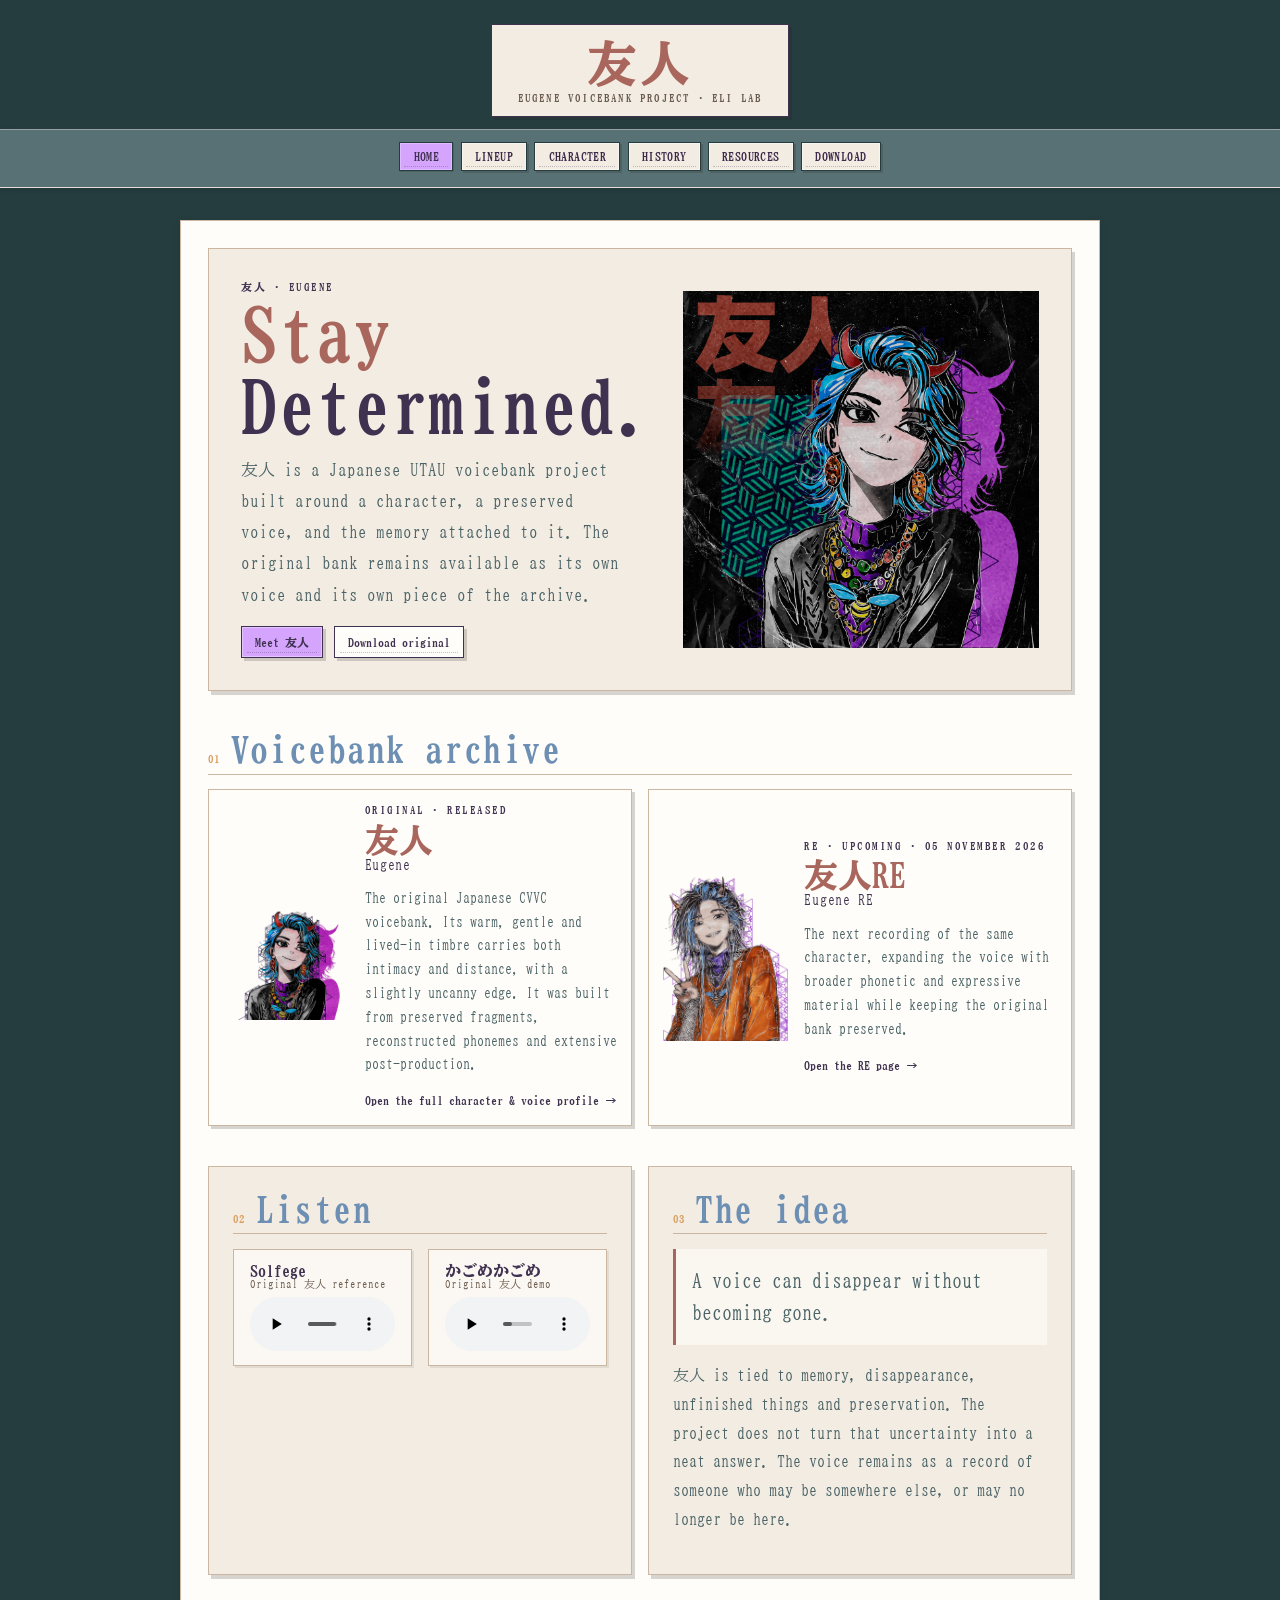
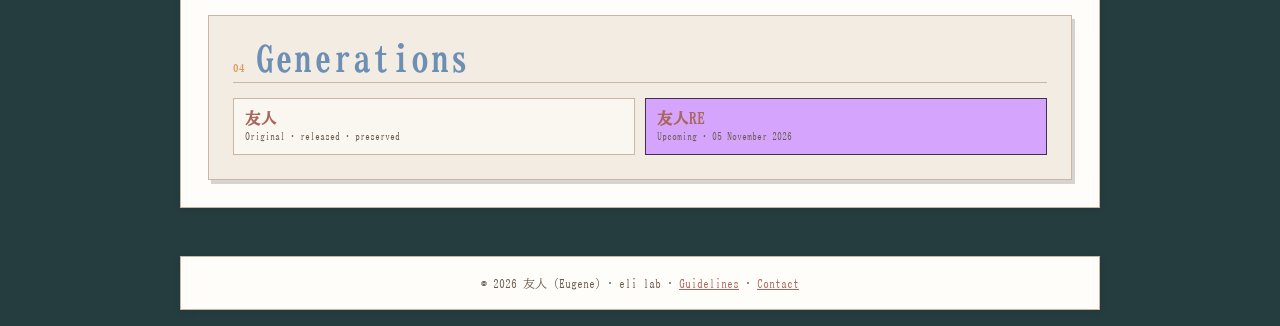
==== commit d4c00b97: "Refine homepage copy and generation archive" ====
--- a/index.html
+++ b/index.html
@@ -1 +1 @@
-<!doctype html><html lang="en"><head><meta charset="utf-8"><meta name="viewport" content="width=device-width,initial-scale=1"><meta name="description" content="友人 (Eugene) UTAU voicebank project — lineup, generations, character and archive."><title>友人 (Eugene) — Voicebank Project</title><link rel="stylesheet" href="style.css"><link rel="stylesheet" href="style-fixes.css"><link rel="preconnect" href="https://fonts.googleapis.com"><link rel="preconnect" href="https://fonts.gstatic.com" crossorigin><link href="https://fonts.googleapis.com/css2?family=BIZ+UDMincho&display=swap" rel="stylesheet"></head><body><header class="site-header"><div class="site-header-inner"><a class="site-title-link" href="index.html">友人 <span class="site-subtitle">EUGENE VOICEBANK PROJECT · ELI LAB</span></a></div></header><nav aria-label="Main navigation"><a class="active" href="index.html">Home</a><a href="info.html">Lineup</a><a href="eugene.html">Character</a><a href="history.html">History</a><a href="resources.html">Resources</a><a href="download.html">Download</a></nav><main><section class="home-hero"><div class="home-hero-copy"><p class="eyebrow">友人 · EUGENE</p><h1>The voice that <em>returned.</em></h1><p class="lead">A Japanese UTAU project built around one character and a growing archive of voices. Original releases remain preserved while new generations can develop independently.</p><div class="button-row"><a class="button" href="info.html">Explore the lineup</a><a class="button button-quiet" href="download.html">Download</a></div></div><div class="home-hero-art"><img src="assets/character/友人/友人 Icon HiRes.png" alt="Official art of 友人"></div></section><section><div class="section-heading"><span>01</span><h2>Voicebank archive</h2></div><p class="section-lead">The project is designed as an archive rather than a replacement chain. A generation can change the recording, phonetics, tuning possibilities or expression set without erasing the voice that came before.</p><div class="voice-card-grid"><article class="voice-card"><div class="voice-card-art"><img src="assets/character/友人/友人 Icon.png" alt="友人"></div><div class="voice-card-body"><p class="eyebrow">ORIGINAL · RELEASED</p><h3>友人 <small>Eugene</small></h3><p>The preserved baseline: Japanese CVVC, warm and intimate, with a slightly uncanny character.</p><a class="text-link" href="eugene.html">Open character & voice profile →</a></div></article><article class="voice-card"><div class="voice-card-art"><img src="assets/character/友人RE/友人RE Icon.png" alt="友人RE"></div><div class="voice-card-body"><p class="eyebrow">RE · IN DEVELOPMENT</p><h3>友人RE <small>Eugene RE</small></h3><p>An expanded recording generation with additional phonetic, breath, texture and expression material.</p><a class="text-link" href="eugene-re.html">Open RE archive page →</a></div></article></div></section><section class="home-split"><div class="paper-section"><div class="section-heading"><span>02</span><h2>Listen</h2></div><div class="audio-grid"><div class="audio-card"><strong>Solfege</strong><span>Original 友人 reference</span><audio controls preload="metadata"><source src="solfege.wav" type="audio/wav"></audio></div><div class="audio-card"><strong>かごめかごめ</strong><span>Original 友人 demo</span><audio controls preload="metadata"><source src="sample.wav" type="audio/wav"></audio></div></div></div><div class="paper-section"><div class="section-heading"><span>03</span><h2>The idea</h2></div><blockquote class="large-quote">A voice can disappear without becoming gone.</blockquote><p>友人 is built around memory, unfinished things, preservation and the uncanny feeling of something familiar returning in a changed form.</p></div></section><section class="paper-section"><div class="section-heading"><span>04</span><h2>Generation roadmap</h2></div><div class="revision-timeline"><div class="revision"><b>友人</b><span>Original · preserved baseline</span></div><div class="revision next"><b>友人RE</b><span>Expanded recording · development</span></div><div class="revision future"><b>友人RE2</b><span>Future generation · reserved</span></div><div class="revision future"><b>…</b><span>Additional stages can be archived</span></div></div><p class="small-note">Every generation gets its own page, release record, documentation and status. The family remains connected through this archive.</p></section></main><footer><div class="footer_container"><p>© 2026 友人 (Eugene) · eli_lab · <a href="guidelines.html">Guidelines</a> · <a href="contact.html">Contact</a></p></div></footer></body></html>+<!doctype html><html lang="en"><head><meta charset="utf-8"><meta name="viewport" content="width=device-width,initial-scale=1"><meta name="description" content="友人 (Eugene) UTAU voicebank project — character, voicebanks and archive."><title>友人 (Eugene) — Voicebank Project</title><link rel="stylesheet" href="style.css"><link rel="stylesheet" href="style-fixes.css"><link rel="preconnect" href="https://fonts.googleapis.com"><link rel="preconnect" href="https://fonts.gstatic.com" crossorigin><link href="https://fonts.googleapis.com/css2?family=BIZ+UDMincho&display=swap" rel="stylesheet"></head><body><header class="site-header"><div class="site-header-inner"><a class="site-title-link" href="index.html">友人 <span class="site-subtitle">EUGENE VOICEBANK PROJECT · ELI LAB</span></a></div></header><nav aria-label="Main navigation"><a class="active" href="index.html">Home</a><a href="info.html">Lineup</a><a href="eugene.html">Character</a><a href="history.html">History</a><a href="resources.html">Resources</a><a href="download.html">Download</a></nav><main><section class="home-hero"><div class="home-hero-copy"><p class="eyebrow">友人 · EUGENE</p><h1>Stay <em>Determined.</em></h1><p class="lead">友人 is a Japanese UTAU voicebank project built around a character, a preserved voice, and the memory attached to it. The original bank remains available as its own voice and its own piece of the archive.</p><div class="button-row"><a class="button" href="eugene.html">Meet 友人</a><a class="button button-quiet" href="download.html">Download original</a></div></div><div class="home-hero-art"><img src="assets/character/友人/友人 Icon HiRes.png" alt="Official art of 友人"></div></section><section><div class="section-heading"><span>01</span><h2>Voicebank archive</h2></div><div class="voice-card-grid"><article class="voice-card"><div class="voice-card-art"><img src="assets/character/友人/友人 Icon.png" alt="友人"></div><div class="voice-card-body"><p class="eyebrow">ORIGINAL · RELEASED</p><h3>友人 <small>Eugene</small></h3><p>The original Japanese CVVC voicebank. Its warm, gentle and lived-in timbre carries both intimacy and distance, with a slightly uncanny edge. It was built from preserved fragments, reconstructed phonemes and extensive post-production.</p><a class="text-link" href="eugene.html">Open the full character & voice profile →</a></div></article><article class="voice-card"><div class="voice-card-art"><img src="assets/character/友人RE/友人RE Icon.png" alt="友人RE"></div><div class="voice-card-body"><p class="eyebrow">RE · UPCOMING · 05 NOVEMBER 2026</p><h3>友人RE <small>Eugene RE</small></h3><p>The next recording of the same character, expanding the voice with broader phonetic and expressive material while keeping the original bank preserved.</p><a class="text-link" href="eugene-re.html">Open the RE page →</a></div></article></div></section><section class="home-split"><div class="paper-section"><div class="section-heading"><span>02</span><h2>Listen</h2></div><div class="audio-grid"><div class="audio-card"><strong>Solfege</strong><span>Original 友人 reference</span><audio controls preload="metadata"><source src="solfege.wav" type="audio/wav"></audio></div><div class="audio-card"><strong>かごめかごめ</strong><span>Original 友人 demo</span><audio controls preload="metadata"><source src="sample.wav" type="audio/wav"></audio></div></div></div><div class="paper-section"><div class="section-heading"><span>03</span><h2>The idea</h2></div><blockquote class="large-quote">A voice can disappear without becoming gone.</blockquote><p>友人 is tied to memory, disappearance, unfinished things and preservation. The project does not turn that uncertainty into a neat answer. The voice remains as a record of someone who may be somewhere else, or may no longer be here.</p></div></section><section class="paper-section"><div class="section-heading"><span>04</span><h2>Generations</h2></div><div class="revision-timeline"><div class="revision"><b>友人</b><span>Original · released · preserved</span></div><div class="revision next"><b>友人RE</b><span>Upcoming · 05 November 2026</span></div></div></section></main><footer><div class="footer_container"><p>© 2026 友人 (Eugene) · eli_lab · <a href="guidelines.html">Guidelines</a> · <a href="contact.html">Contact</a></p></div></footer></body></html>
--- a/style.css
+++ b/style.css
@@ -1 +1 @@
-:root{--bg:#253d3f;--bg2:#587174;--paper:#fffdf9;--paper2:#f5efe8;--ink:#4b6366;--muted:#6a5a4d;--accent:#a9665c;--accent2:#d89b5a;--blue:#6d8fb3;--line:#cbb6a1;--deep:#3f3150;--shadow:rgba(0,0,0,.10);--serif:"BIZ UDMincho","Yu Mincho","Hiragino Mincho ProN",Georgia,serif;--sans:system-ui,-apple-system,BlinkMacSystemFont,"Segoe UI",sans-serif;--max:920px}*{box-sizing:border-box}html{scroll-behavior:smooth;overflow-x:hidden}body{margin:0;min-height:100vh;overflow-x:hidden;color:var(--ink);font-family:var(--serif);background:var(--bg) url("https://www.transparenttextures.com/patterns/beige-paper.png")}img,audio,iframe{max-width:100%}img{height:auto}a{color:var(--accent)}a:hover{color:var(--blue)}.site-header{padding:1.5rem 1rem .8rem;text-align:center;border-bottom:1px solid rgba(255,255,255,.55)}.site-header-inner{width:min(calc(100% - 2rem),var(--max));margin:0 auto}.site-title-link{display:inline-flex;max-width:100%;flex-direction:column;align-items:center;gap:.2rem;padding:.75rem 1.6rem;color:var(--accent);text-decoration:none;font-size:clamp(2rem,6vw,3.1rem);font-weight:800;letter-spacing:.06em;line-height:1.05;background:var(--paper2) url("https://www.transparenttextures.com/patterns/beige-paper.png");border:1px solid var(--deep);box-shadow:3px 3px 0 rgba(20,10,30,.18)}.site-subtitle{font-family:var(--sans);color:var(--muted);font-size:.68rem;font-weight:600;letter-spacing:.11em}nav{position:sticky;top:0;z-index:20;display:flex;justify-content:center;flex-wrap:wrap;gap:.45rem;padding:.7rem 1rem 1rem;background:var(--bg2) url("https://www.transparenttextures.com/patterns/whitey.png");border-bottom:1px solid #e5ded7;box-shadow:0 2px 7px rgba(0,0,0,.12)}nav a{display:inline-block;padding:.38rem .82rem;color:#3c2949;border:1px solid #253d3f;border-radius:3px;text-decoration:none;font-family:var(--sans);font-size:.76rem;font-weight:700;letter-spacing:.04em;text-transform:uppercase;background:rgba(255,253,249,.7);transition:transform .15s ease,background .15s ease}nav a:hover{color:var(--deep);background:var(--paper);transform:translateY(-1px)}nav a.active{background:#d5a5fd;color:var(--deep)}main{width:min(calc(100% - 2rem),var(--max));margin:2rem auto 3rem;padding:clamp(1rem,3vw,1.7rem);background:var(--paper) url("https://www.transparenttextures.com/patterns/whitey.png");border:1px solid var(--line);box-shadow:0 2px 8px rgba(0,0,0,.08)}section{margin:0 0 2.5rem}section:last-child{margin-bottom:0}.page-intro{padding:.3rem 0 1.2rem}.page-intro h1,.home-hero h1,.voice-hero h1{margin:.15rem 0 .7rem;color:var(--accent);font-size:clamp(2.2rem,7vw,4.5rem);line-height:1;letter-spacing:.02em}.page-intro h1 span,.voice-hero h1 span{display:block;color:var(--deep);font-size:.45em;letter-spacing:.12em}.eyebrow{margin:0 0 .45rem;color:var(--deep);font-family:var(--sans);font-size:.68rem;font-weight:800;letter-spacing:.14em;text-transform:uppercase}.lead,.section-lead{max-width:720px;margin:.2rem 0 1rem;font-size:1.08rem;line-height:1.8}.small-note{color:var(--muted);font-family:var(--sans);font-size:.78rem;line-height:1.65}.section-heading{display:flex;align-items:baseline;gap:.65rem;margin-bottom:.9rem;border-bottom:1px solid var(--line)}.section-heading>span{color:var(--accent2);font-family:var(--sans);font-size:.68rem;font-weight:800}.section-heading h2{margin:0 0 .4rem;color:var(--blue);font-size:clamp(1.45rem,4vw,2.25rem);letter-spacing:.04em}.home-hero,.voice-hero{display:grid;grid-template-columns:minmax(0,1.05fr) minmax(230px,.95fr);align-items:center;gap:clamp(1rem,4vw,3rem);padding:clamp(1rem,3vw,2rem);background:var(--paper2) url("https://www.transparenttextures.com/patterns/beige-paper.png");border:1px solid var(--line)}.home-hero-copy,.voice-hero-copy,.home-hero-art,.voice-hero-art{min-width:0}.home-hero-art,.voice-hero-art{text-align:center}.home-hero-art img,.voice-hero-art img{display:block;width:min(100%,410px);max-height:560px;margin:0 auto;object-fit:contain}.home-hero h1 em{color:var(--deep);font-style:normal}.button-row{display:flex;flex-wrap:wrap;gap:.55rem;margin-top:1rem}.button,.text-link{display:inline-block;max-width:100%;padding:.58rem .82rem;border:1px solid var(--deep);border-radius:3px;text-decoration:none;font-family:var(--sans);font-size:.75rem;font-weight:750;background:#d5a5fd;color:var(--deep);box-shadow:2px 2px 0 var(--shadow)}.button:hover,.text-link:hover{color:var(--deep);transform:translateY(-1px)}.button-quiet{background:var(--paper)}.text-link{border:0;padding:.25rem 0;background:transparent;box-shadow:none}.paper-section{padding:clamp(1rem,3vw,1.5rem);background:var(--paper2) url("https://www.transparenttextures.com/patterns/beige-paper.png");border:1px solid var(--line);box-shadow:3px 4px 0 var(--shadow)}.paper-section p{line-height:1.8}.voice-card-grid,.profile-grid,.home-split,.two-column,.audio-grid,.credits-grid,.resource-grid,.gallery-grid,.feature-grid{display:grid;grid-template-columns:repeat(2,minmax(0,1fr));gap:1rem}.voice-card{min-width:0;display:grid;grid-template-columns:125px minmax(0,1fr);gap:1rem;align-items:center;padding:.9rem;background:var(--paper);border:1px solid var(--line);box-shadow:3px 3px 0 var(--shadow)}.voice-card-art{min-width:0;display:flex;align-items:center;justify-content:center}.voice-card-art img{width:100%;height:190px;object-fit:contain}.voice-card-body{min-width:0}.voice-card-body h2,.voice-card-body h3{margin:.1rem 0 .45rem;color:var(--accent);font-size:clamp(1.55rem,4vw,2.1rem)}.voice-card-body h2 small,.voice-card-body h3 small{display:block;color:var(--deep);font-size:.43em;font-weight:500;letter-spacing:.05em}.voice-card-body p:not(.eyebrow){line-height:1.65;font-size:.9rem}.profile-list{margin:0}.profile-list div,.mini-spec div{display:flex;justify-content:space-between;gap:1rem;min-width:0;padding:.38rem 0;border-bottom:1px dotted var(--line)}.profile-list dt,.mini-spec span{flex:0 0 auto;color:var(--muted);font-family:var(--sans);font-size:.66rem;font-weight:750;text-transform:uppercase}.profile-list dd,.mini-spec strong{min-width:0;margin:0;text-align:right;overflow-wrap:anywhere;font-size:.84rem}.family-switcher{display:flex;flex-wrap:wrap;gap:.55rem;margin-bottom:1rem}.family-tab{display:flex;flex-direction:column;min-width:140px;padding:.5rem .7rem;border:1px solid var(--line);background:var(--paper2);text-decoration:none;box-shadow:2px 2px 0 var(--shadow)}.family-tab strong{color:var(--accent);font-size:1.05rem}.family-tab span{color:var(--muted);font-family:var(--sans);font-size:.63rem;text-transform:uppercase;letter-spacing:.07em}.family-tab.active{border-color:var(--deep);background:#d5a5fd}.audio-card,.resource-card,.feature-card,.gallery-card,.timeline-item{min-width:0;padding:.85rem 1rem;background:rgba(255,253,249,.72);border:1px solid var(--line)}.audio-card strong,.audio-card span{display:block}.audio-card strong{color:var(--deep);font-size:1.02rem}.audio-card span{margin-bottom:.5rem;color:var(--muted);font-family:var(--sans);font-size:.67rem}audio{display:block;width:100%}.large-quote,.quote-card{margin:0;padding:1rem;border-left:3px solid var(--accent);background:rgba(255,253,249,.62)}.large-quote{font-size:1.22rem;line-height:1.65}.quote-card p{margin:0 0 .4rem;font-size:1.2rem;font-style:italic}.quote-card span{color:var(--muted);font-family:var(--sans);font-size:.68rem}.hand-list{padding-left:1.2rem}.hand-list li{margin:.45rem 0;line-height:1.65}.tag-cloud{display:flex;flex-wrap:wrap;gap:.4rem}.tag-cloud span,.status-badge{display:inline-block;padding:.38rem .55rem;border:1px solid var(--line);background:rgba(255,253,249,.75);font-family:var(--sans);font-size:.67rem;font-weight:700}.status-badge{margin-top:.7rem;color:var(--deep);background:#d5a5fd;border-color:var(--deep)}.expression-grid{display:grid;grid-template-columns:repeat(3,minmax(0,1fr));gap:.65rem}.expression-grid div{min-width:0;padding:.7rem;border:1px dotted var(--line);background:rgba(255,253,249,.55)}.expression-grid b,.expression-grid span{display:block}.expression-grid b{color:var(--deep);font-size:.76rem}.expression-grid span{margin-top:.2rem;color:var(--muted);font-family:var(--sans);font-size:.65rem;line-height:1.45}.revision-timeline{display:grid;grid-template-columns:repeat(4,minmax(0,1fr));gap:.6rem}.revision{min-width:0;padding:.7rem;border:1px solid var(--line);background:rgba(255,253,249,.65)}.revision b,.revision span{display:block}.revision b{color:var(--accent);font-size:1rem}.revision span{margin-top:.2rem;color:var(--muted);font-family:var(--sans);font-size:.63rem;line-height:1.4}.revision.next{border-color:var(--deep);background:#d5a5fd}.revision.future{opacity:.7}.timeline{border-left:2px solid var(--accent);padding-left:1rem}.timeline-item{position:relative;margin-bottom:1rem}.timeline-item:last-child{margin-bottom:0}.timeline-item::before{content:"";position:absolute;left:-1.43rem;top:1rem;width:.62rem;height:.62rem;border:2px solid var(--deep);border-radius:50%;background:var(--paper)}.timeline-date{display:inline-block;margin-bottom:.35rem;padding:.23rem .4rem;color:var(--deep);font-family:var(--sans);font-size:.64rem;font-weight:800;background:#d5a5fd}.timeline-content h3{margin:.1rem 0 .35rem;color:var(--accent)}.timeline-content p,.timeline-content li{font-size:.88rem;line-height:1.6}.resource-card h3,.feature-card h3,.gallery-card h3{margin:.1rem 0 .4rem;color:var(--blue)}.resource-card p,.feature-card p,.gallery-card p{font-size:.88rem;line-height:1.65}.resource-card .button,.feature-card .button{margin-top:.35rem}.gallery-grid{grid-template-columns:repeat(3,minmax(0,1fr))}.gallery-card img{display:block;width:100%;max-height:330px;object-fit:contain;margin:0 auto .6rem}.credits-grid p{margin:0;line-height:1.55;font-size:.86rem}.download-list{display:grid;gap:.7rem}.download-link{display:block;min-width:0;padding:.9rem 1rem;background:var(--paper);border:1px solid var(--line);box-shadow:2px 2px 0 var(--shadow);text-decoration:none}.download-label,.download-meta{display:block}.download-label{color:var(--accent);font-weight:800}.download-meta{margin-top:.18rem;color:var(--muted);font-family:var(--sans);font-size:.7rem}footer{padding:0 1rem 1rem;text-align:center;color:var(--paper);font-family:var(--sans);font-size:.72rem}.footer_container{width:min(calc(100% - 2rem),var(--max));margin:0 auto;padding:.55rem 1rem;background:var(--paper);color:var(--muted);border:1px solid var(--line);box-shadow:0 2px 8px rgba(0,0,0,.08)}@media(max-width:760px){main{width:min(calc(100% - 1rem),var(--max));margin-top:1rem;padding:.8rem}.home-hero,.voice-hero,.voice-card-grid,.profile-grid,.home-split,.two-column,.audio-grid,.credits-grid,.resource-grid,.feature-grid{grid-template-columns:1fr}.voice-card{grid-template-columns:100px minmax(0,1fr)}.expression-grid{grid-template-columns:repeat(2,minmax(0,1fr))}.revision-timeline{grid-template-columns:repeat(2,minmax(0,1fr))}.gallery-grid{grid-template-columns:1fr}}@media(max-width:480px){.site-title-link{width:100%;padding-inline:.8rem}nav{justify-content:flex-start;overflow-x:auto;flex-wrap:nowrap}nav a{flex:0 0 auto}.voice-card{grid-template-columns:1fr}.voice-card-art img{height:220px}.expression-grid,.revision-timeline{grid-template-columns:1fr}.profile-list div,.mini-spec div{flex-direction:column;gap:.12rem}.profile-list dd,.mini-spec strong{text-align:left}}@media(prefers-reduced-motion:reduce){html{scroll-behavior:auto}*,*::before,*::after{transition:none!important}}+:root{--bg:#253d3f;--bg2:#587174;--paper:#fffdf9;--paper2:#f3ece3;--ink:#4b6366;--muted:#6a5a4d;--accent:#a9665c;--accent2:#d89b5a;--blue:#6d8fb3;--line:#cbb6a1;--deep:#3f3150;--shadow:rgba(35,24,22,.18);--serif:"BIZ UDMincho","Yu Mincho","Hiragino Mincho ProN",serif;--max:920px}*{box-sizing:border-box}html{scroll-behavior:smooth;overflow-x:hidden}body{margin:0;min-height:100vh;overflow-x:hidden;color:var(--ink);font-family:var(--serif);background:var(--bg) url("https://www.transparenttextures.com/patterns/beige-paper.png")}body,button,input,textarea,select{font-family:var(--serif)}img,audio,iframe{max-width:100%}img{height:auto}a{color:var(--accent)}a:hover{color:var(--blue)}.site-header{padding:1.5rem 1rem .8rem;text-align:center;border-bottom:1px solid rgba(255,255,255,.55)}.site-header-inner{width:min(calc(100% - 2rem),var(--max));margin:0 auto}.site-title-link{display:inline-flex;max-width:100%;flex-direction:column;align-items:center;gap:.2rem;padding:.75rem 1.6rem;color:var(--accent);text-decoration:none;font-size:clamp(2rem,6vw,3.1rem);font-weight:800;letter-spacing:.06em;line-height:1.05;background:var(--paper2) url("https://www.transparenttextures.com/patterns/beige-paper.png");border:1px solid var(--deep);box-shadow:3px 3px 0 var(--shadow)}.site-subtitle{color:var(--muted);font-size:.68rem;font-weight:600;letter-spacing:.11em}nav{position:sticky;top:0;z-index:20;display:flex;justify-content:center;flex-wrap:wrap;gap:.45rem;padding:.7rem 1rem 1rem;background:var(--bg2) url("https://www.transparenttextures.com/patterns/whitey.png");border-bottom:1px solid #e5ded7;box-shadow:0 2px 7px rgba(0,0,0,.12)}nav a{position:relative;display:inline-block;max-width:100%;padding:.5rem .82rem;color:#3c2949;border:1px solid #253d3f;text-decoration:none;font-size:.74rem;font-weight:800;letter-spacing:.035em;text-transform:uppercase;background:var(--paper2) url("https://www.transparenttextures.com/patterns/beige-paper.png");box-shadow:2px 2px 0 var(--shadow),inset 0 0 0 1px rgba(255,255,255,.42);transition:transform .12s ease,box-shadow .12s ease,background .12s ease}nav a::after{content:"";position:absolute;left:4px;right:4px;bottom:3px;border-bottom:1px dotted rgba(63,49,80,.28)}nav a:hover{color:var(--deep);background:var(--paper);transform:translate(-1px,-1px);box-shadow:3px 3px 0 var(--shadow)}nav a:active{transform:translate(1px,1px);box-shadow:0 0 0 var(--shadow),inset 1px 1px 2px rgba(35,24,22,.18)}nav a.active{background:#d5a5fd;color:var(--deep);box-shadow:1px 1px 0 var(--shadow),inset 0 0 0 1px rgba(255,255,255,.25)}main{width:min(calc(100% - 2rem),var(--max));margin:2rem auto 3rem;padding:clamp(1rem,3vw,1.7rem);background:var(--paper) url("https://www.transparenttextures.com/patterns/whitey.png");border:1px solid var(--line);box-shadow:0 2px 8px rgba(0,0,0,.08)}section{margin:0 0 2.5rem}section:last-child{margin-bottom:0}.page-intro{padding:.3rem 0 1.2rem}.page-intro h1,.home-hero h1,.voice-hero h1{margin:.15rem 0 .7rem;color:var(--accent);font-size:clamp(2.2rem,7vw,4.5rem);line-height:1;letter-spacing:.02em}.page-intro h1 span,.voice-hero h1 span{display:block;color:var(--deep);font-size:.45em;letter-spacing:.12em}.eyebrow{margin:0 0 .45rem;color:var(--deep);font-size:.68rem;font-weight:800;letter-spacing:.14em;text-transform:uppercase}.lead,.section-lead{max-width:720px;margin:.2rem 0 1rem;font-size:1.08rem;line-height:1.8}.small-note{color:var(--muted);font-size:.78rem;line-height:1.65}.section-heading{display:flex;align-items:baseline;gap:.65rem;margin-bottom:.9rem;border-bottom:1px solid var(--line)}.section-heading>span{color:var(--accent2);font-size:.68rem;font-weight:800}.section-heading h2{margin:0 0 .4rem;color:var(--blue);font-size:clamp(1.45rem,4vw,2.25rem);letter-spacing:.04em}.home-hero,.voice-hero{display:grid;grid-template-columns:minmax(0,1.05fr) minmax(230px,.95fr);align-items:center;gap:clamp(1rem,4vw,3rem);padding:clamp(1rem,3vw,2rem);background:var(--paper2) url("https://www.transparenttextures.com/patterns/beige-paper.png");border:1px solid var(--line);box-shadow:3px 4px 0 var(--shadow)}.home-hero-copy,.voice-hero-copy,.home-hero-art,.voice-hero-art{min-width:0}.home-hero-art,.voice-hero-art{text-align:center}.home-hero-art img,.voice-hero-art img{display:block;width:min(100%,410px);max-height:560px;margin:0 auto;object-fit:contain}.home-hero h1 em{color:var(--deep);font-style:normal}.button-row{display:flex;flex-wrap:wrap;gap:.65rem;margin-top:1rem}.button,.text-link{display:inline-block;max-width:100%;padding:.58rem .82rem;border:1px solid var(--deep);text-decoration:none;font-size:.75rem;font-weight:800;background:#d5a5fd;color:var(--deep);box-shadow:3px 3px 0 var(--shadow),inset 0 0 0 1px rgba(255,255,255,.35);transition:transform .12s ease,box-shadow .12s ease,background .12s ease}.button{position:relative}.button::after{content:"";position:absolute;left:5px;right:5px;bottom:4px;border-bottom:1px dotted rgba(63,49,80,.3)}.button:hover,.text-link:hover{color:var(--deep);background:#e0b5ff;transform:translate(-1px,-1px);box-shadow:4px 4px 0 var(--shadow)}.button:active,.text-link:active{transform:translate(2px,2px);box-shadow:0 0 0 var(--shadow),inset 1px 1px 2px rgba(35,24,22,.18)}.button-quiet{background:var(--paper)}.text-link{border:0;padding:.25rem 0;background:transparent;box-shadow:none}.text-link::after{display:none}.paper-section{padding:clamp(1rem,3vw,1.5rem);background:var(--paper2) url("https://www.transparenttextures.com/patterns/beige-paper.png");border:1px solid var(--line);box-shadow:3px 4px 0 var(--shadow)}.paper-section p{line-height:1.8}.voice-card-grid,.profile-grid,.home-split,.two-column,.audio-grid,.credits-grid,.resource-grid,.gallery-grid,.feature-grid{display:grid;grid-template-columns:repeat(2,minmax(0,1fr));gap:1rem}.voice-card{min-width:0;display:grid;grid-template-columns:125px minmax(0,1fr);gap:1rem;align-items:center;padding:.9rem;background:var(--paper) url("https://www.transparenttextures.com/patterns/whitey.png");border:1px solid var(--line);box-shadow:3px 3px 0 var(--shadow)}.voice-card-art{min-width:0;display:flex;align-items:center;justify-content:center}.voice-card-art img{width:100%;height:190px;object-fit:contain}.voice-card-body{min-width:0}.voice-card-body h2,.voice-card-body h3{margin:.1rem 0 .45rem;color:var(--accent);font-size:clamp(1.55rem,4vw,2.1rem)}.voice-card-body h2 small,.voice-card-body h3 small{display:block;color:var(--deep);font-size:.43em;font-weight:500;letter-spacing:.05em}.voice-card-body p:not(.eyebrow){line-height:1.65;font-size:.9rem}.profile-list{margin:0}.profile-list div,.mini-spec div{display:flex;justify-content:space-between;gap:1rem;min-width:0;padding:.38rem 0;border-bottom:1px dotted var(--line)}.profile-list dt,.mini-spec span{flex:0 0 auto;color:var(--muted);font-size:.66rem;font-weight:750;text-transform:uppercase}.profile-list dd,.mini-spec strong{min-width:0;margin:0;text-align:right;overflow-wrap:anywhere;font-size:.84rem}.family-switcher{display:flex;flex-wrap:wrap;gap:.55rem;margin-bottom:1rem}.family-tab{display:flex;flex-direction:column;min-width:140px;padding:.5rem .7rem;border:1px solid var(--line);background:var(--paper2) url("https://www.transparenttextures.com/patterns/beige-paper.png");text-decoration:none;box-shadow:2px 2px 0 var(--shadow)}.family-tab strong{color:var(--accent);font-size:1.05rem}.family-tab span{color:var(--muted);font-size:.63rem;text-transform:uppercase;letter-spacing:.07em}.family-tab:hover{transform:translate(-1px,-1px);box-shadow:3px 3px 0 var(--shadow)}.family-tab:active{transform:translate(1px,1px);box-shadow:none}.family-tab.active{border-color:var(--deep);background:#d5a5fd}.audio-card,.resource-card,.feature-card,.gallery-card,.timeline-item{min-width:0;padding:.85rem 1rem;background:rgba(255,253,249,.72);border:1px solid var(--line);box-shadow:2px 2px 0 rgba(35,24,22,.08)}.audio-card strong,.audio-card span{display:block}.audio-card strong{color:var(--deep);font-size:1.02rem}.audio-card span{margin-bottom:.5rem;color:var(--muted);font-size:.67rem}audio{display:block;width:100%}.large-quote,.quote-card{margin:0;padding:1rem;border-left:3px solid var(--accent);background:rgba(255,253,249,.62)}.large-quote{font-size:1.22rem;line-height:1.65}.quote-card p{margin:0 0 .4rem;font-size:1.2rem;font-style:italic}.quote-card span{color:var(--muted);font-size:.68rem}.hand-list{padding-left:1.2rem}.hand-list li{margin:.45rem 0;line-height:1.65}.tag-cloud{display:flex;flex-wrap:wrap;gap:.4rem}.tag-cloud span,.status-badge{display:inline-block;padding:.38rem .55rem;border:1px solid var(--line);background:rgba(255,253,249,.75);font-size:.67rem;font-weight:700}.status-badge{margin-top:.7rem;color:var(--deep);background:#d5a5fd;border-color:var(--deep)}.expression-grid{display:grid;grid-template-columns:repeat(3,minmax(0,1fr));gap:.65rem}.expression-grid div{min-width:0;padding:.7rem;border:1px dotted var(--line);background:rgba(255,253,249,.55)}.expression-grid b,.expression-grid span{display:block}.expression-grid b{color:var(--deep);font-size:.76rem}.expression-grid span{margin-top:.2rem;color:var(--muted);font-size:.65rem;line-height:1.45}.revision-timeline{display:grid;grid-template-columns:repeat(2,minmax(0,1fr));gap:.6rem}.revision{min-width:0;padding:.7rem;border:1px solid var(--line);background:rgba(255,253,249,.65)}.revision b,.revision span{display:block}.revision b{color:var(--accent);font-size:1rem}.revision span{margin-top:.2rem;color:var(--muted);font-size:.63rem;line-height:1.4}.revision.next{border-color:var(--deep);background:#d5a5fd}.timeline{border-left:2px solid var(--accent);padding-left:1rem}.timeline-item{position:relative;margin-bottom:1rem}.timeline-item:last-child{margin-bottom:0}.timeline-item::before{content:"";position:absolute;left:-1.43rem;top:1rem;width:.62rem;height:.62rem;border:2px solid var(--deep);border-radius:50%;background:var(--paper)}.timeline-date{display:inline-block;margin-bottom:.35rem;padding:.23rem .4rem;color:var(--deep);font-size:.64rem;font-weight:800;background:#d5a5fd}.timeline-content h3{margin:.1rem 0 .35rem;color:var(--accent)}.timeline-content p,.timeline-content li{font-size:.88rem;line-height:1.6}.resource-card h3,.feature-card h3,.gallery-card h3{margin:.1rem 0 .4rem;color:var(--blue)}.resource-card p,.feature-card p,.gallery-card p{font-size:.88rem;line-height:1.65}.resource-card .button,.feature-card .button{margin-top:.35rem}.gallery-grid{grid-template-columns:repeat(3,minmax(0,1fr))}.gallery-card img{display:block;width:100%;max-height:330px;object-fit:contain;margin:0 auto .6rem}.credits-grid p{margin:0;line-height:1.55;font-size:.86rem}.download-list{display:grid;gap:.7rem}.download-link{display:block;min-width:0;padding:.9rem 1rem;background:var(--paper);border:1px solid var(--line);box-shadow:2px 2px 0 var(--shadow);text-decoration:none}.download-label,.download-meta{display:block}.download-label{color:var(--accent);font-weight:800}.download-meta{margin-top:.18rem;color:var(--muted);font-size:.7rem}footer{padding:0 1rem 1rem;text-align:center;color:var(--paper);font-size:.72rem}.footer_container{width:min(calc(100% - 2rem),var(--max));margin:0 auto;padding:.55rem 1rem;background:var(--paper);color:var(--muted);border:1px solid var(--line);box-shadow:0 2px 8px rgba(0,0,0,.08)}@media(max-width:760px){main{width:min(calc(100% - 1rem),var(--max));margin-top:1rem;padding:.8rem}.home-hero,.voice-hero,.voice-card-grid,.profile-grid,.home-split,.two-column,.audio-grid,.credits-grid,.resource-grid,.feature-grid{grid-template-columns:1fr}.voice-card{grid-template-columns:100px minmax(0,1fr)}.expression-grid{grid-template-columns:repeat(2,minmax(0,1fr))}.revision-timeline{grid-template-columns:1fr}.gallery-grid{grid-template-columns:1fr}}@media(max-width:480px){.site-title-link{width:100%;padding-inline:.8rem}nav{justify-content:flex-start;overflow-x:auto;flex-wrap:nowrap;padding:.55rem .65rem .75rem}nav a{flex:0 0 auto}.voice-card{grid-template-columns:1fr}.voice-card-art img{height:220px}.expression-grid{grid-template-columns:1fr}.profile-list div,.mini-spec div{flex-direction:column;gap:.12rem}.profile-list dd,.mini-spec strong{text-align:left}.button-row{align-items:stretch}.button,.text-link{width:100%;text-align:center}}@media(prefers-reduced-motion:reduce){html{scroll-behavior:auto}*,*::before,*::after{transition:none!important}}
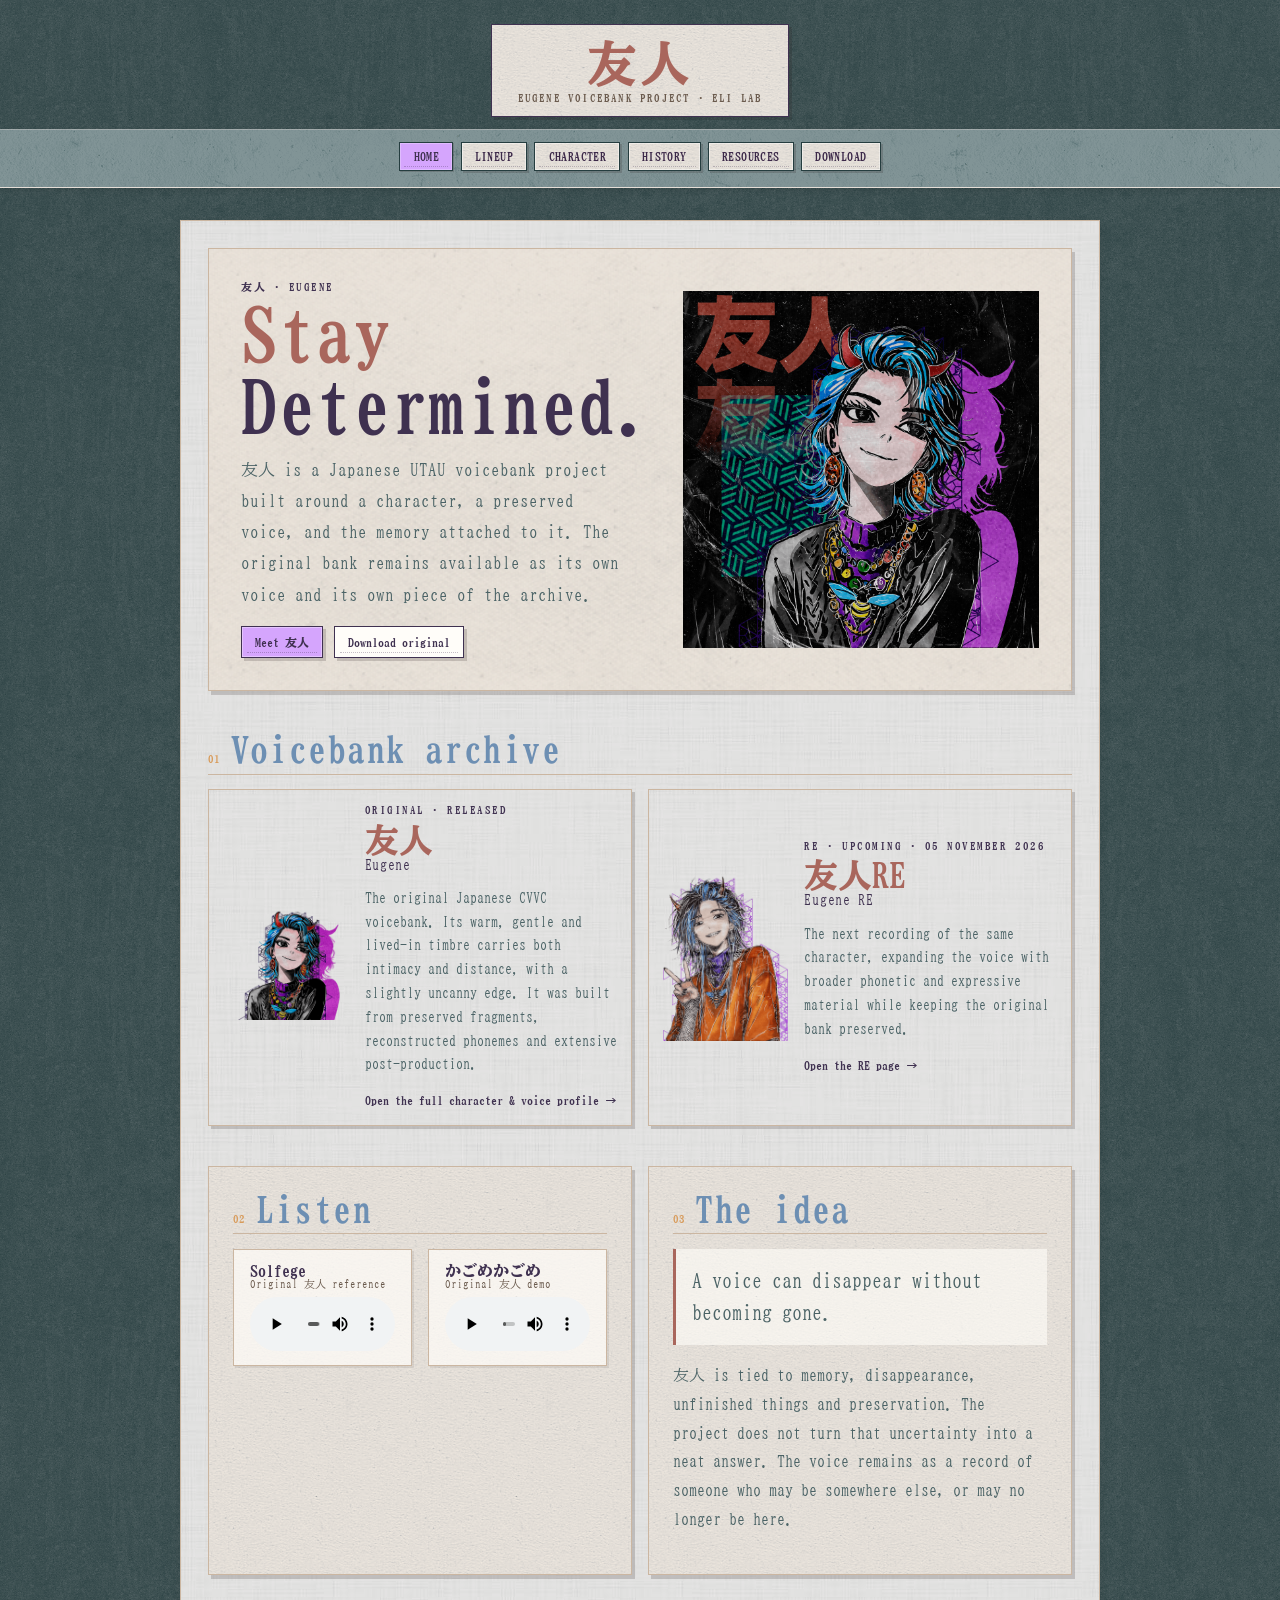
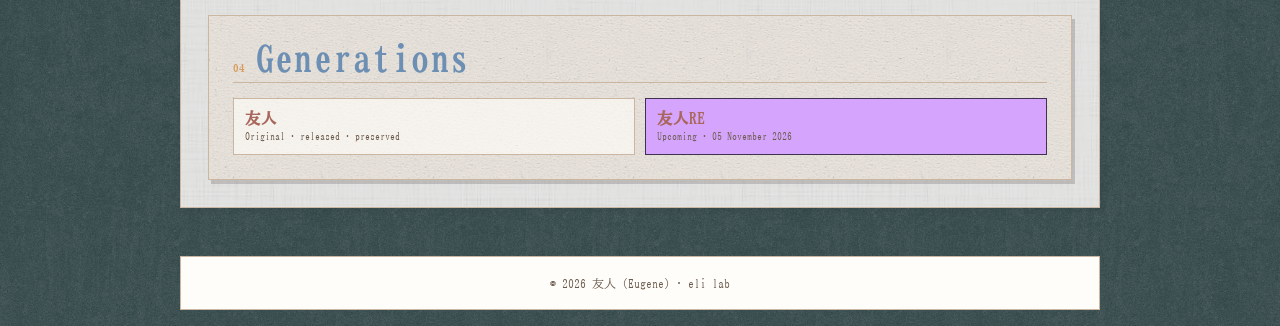
==== commit c3025d85: "Simplify homepage footer and documentation links" ====
--- a/index.html
+++ b/index.html
@@ -1 +1 @@
-<!doctype html><html lang="en"><head><meta charset="utf-8"><meta name="viewport" content="width=device-width,initial-scale=1"><meta name="description" content="友人 (Eugene) UTAU voicebank project — character, voicebanks and archive."><title>友人 (Eugene) — Voicebank Project</title><link rel="stylesheet" href="style.css"><link rel="stylesheet" href="style-fixes.css"><link rel="preconnect" href="https://fonts.googleapis.com"><link rel="preconnect" href="https://fonts.gstatic.com" crossorigin><link href="https://fonts.googleapis.com/css2?family=BIZ+UDMincho&display=swap" rel="stylesheet"></head><body><header class="site-header"><div class="site-header-inner"><a class="site-title-link" href="index.html">友人 <span class="site-subtitle">EUGENE VOICEBANK PROJECT · ELI LAB</span></a></div></header><nav aria-label="Main navigation"><a class="active" href="index.html">Home</a><a href="info.html">Lineup</a><a href="eugene.html">Character</a><a href="history.html">History</a><a href="resources.html">Resources</a><a href="download.html">Download</a></nav><main><section class="home-hero"><div class="home-hero-copy"><p class="eyebrow">友人 · EUGENE</p><h1>Stay <em>Determined.</em></h1><p class="lead">友人 is a Japanese UTAU voicebank project built around a character, a preserved voice, and the memory attached to it. The original bank remains available as its own voice and its own piece of the archive.</p><div class="button-row"><a class="button" href="eugene.html">Meet 友人</a><a class="button button-quiet" href="download.html">Download original</a></div></div><div class="home-hero-art"><img src="assets/character/友人/友人 Icon HiRes.png" alt="Official art of 友人"></div></section><section><div class="section-heading"><span>01</span><h2>Voicebank archive</h2></div><div class="voice-card-grid"><article class="voice-card"><div class="voice-card-art"><img src="assets/character/友人/友人 Icon.png" alt="友人"></div><div class="voice-card-body"><p class="eyebrow">ORIGINAL · RELEASED</p><h3>友人 <small>Eugene</small></h3><p>The original Japanese CVVC voicebank. Its warm, gentle and lived-in timbre carries both intimacy and distance, with a slightly uncanny edge. It was built from preserved fragments, reconstructed phonemes and extensive post-production.</p><a class="text-link" href="eugene.html">Open the full character & voice profile →</a></div></article><article class="voice-card"><div class="voice-card-art"><img src="assets/character/友人RE/友人RE Icon.png" alt="友人RE"></div><div class="voice-card-body"><p class="eyebrow">RE · UPCOMING · 05 NOVEMBER 2026</p><h3>友人RE <small>Eugene RE</small></h3><p>The next recording of the same character, expanding the voice with broader phonetic and expressive material while keeping the original bank preserved.</p><a class="text-link" href="eugene-re.html">Open the RE page →</a></div></article></div></section><section class="home-split"><div class="paper-section"><div class="section-heading"><span>02</span><h2>Listen</h2></div><div class="audio-grid"><div class="audio-card"><strong>Solfege</strong><span>Original 友人 reference</span><audio controls preload="metadata"><source src="solfege.wav" type="audio/wav"></audio></div><div class="audio-card"><strong>かごめかごめ</strong><span>Original 友人 demo</span><audio controls preload="metadata"><source src="sample.wav" type="audio/wav"></audio></div></div></div><div class="paper-section"><div class="section-heading"><span>03</span><h2>The idea</h2></div><blockquote class="large-quote">A voice can disappear without becoming gone.</blockquote><p>友人 is tied to memory, disappearance, unfinished things and preservation. The project does not turn that uncertainty into a neat answer. The voice remains as a record of someone who may be somewhere else, or may no longer be here.</p></div></section><section class="paper-section"><div class="section-heading"><span>04</span><h2>Generations</h2></div><div class="revision-timeline"><div class="revision"><b>友人</b><span>Original · released · preserved</span></div><div class="revision next"><b>友人RE</b><span>Upcoming · 05 November 2026</span></div></div></section></main><footer><div class="footer_container"><p>© 2026 友人 (Eugene) · eli_lab · <a href="guidelines.html">Guidelines</a> · <a href="contact.html">Contact</a></p></div></footer></body></html>+<!doctype html><html lang="en"><head><meta charset="utf-8"><meta name="viewport" content="width=device-width,initial-scale=1"><meta name="description" content="友人 (Eugene) UTAU voicebank project — character, voicebanks and archive."><title>友人 (Eugene) — Voicebank Project</title><link rel="stylesheet" href="style.css"><link rel="stylesheet" href="style-fixes.css"><link rel="preconnect" href="https://fonts.googleapis.com"><link rel="preconnect" href="https://fonts.gstatic.com" crossorigin><link href="https://fonts.googleapis.com/css2?family=BIZ+UDMincho&display=swap" rel="stylesheet"></head><body><header class="site-header"><div class="site-header-inner"><a class="site-title-link" href="index.html">友人 <span class="site-subtitle">EUGENE VOICEBANK PROJECT · ELI LAB</span></a></div></header><nav aria-label="Main navigation"><a class="active" href="index.html">Home</a><a href="info.html">Lineup</a><a href="eugene.html">Character</a><a href="history.html">History</a><a href="resources.html">Resources</a><a href="download.html">Download</a></nav><main><section class="home-hero"><div class="home-hero-copy"><p class="eyebrow">友人 · EUGENE</p><h1>Stay <em>Determined.</em></h1><p class="lead">友人 is a Japanese UTAU voicebank project built around a character, a preserved voice, and the memory attached to it. The original bank remains available as its own voice and its own piece of the archive.</p><div class="button-row"><a class="button" href="eugene.html">Meet 友人</a><a class="button button-quiet" href="download.html">Download original</a></div></div><div class="home-hero-art"><img src="assets/character/友人/友人 Icon HiRes.png" alt="Official art of 友人"></div></section><section><div class="section-heading"><span>01</span><h2>Voicebank archive</h2></div><div class="voice-card-grid"><article class="voice-card"><div class="voice-card-art"><img src="assets/character/友人/友人 Icon.png" alt="友人"></div><div class="voice-card-body"><p class="eyebrow">ORIGINAL · RELEASED</p><h3>友人 <small>Eugene</small></h3><p>The original Japanese CVVC voicebank. Its warm, gentle and lived-in timbre carries both intimacy and distance, with a slightly uncanny edge. It was built from preserved fragments, reconstructed phonemes and extensive post-production.</p><a class="text-link" href="eugene.html">Open the full character & voice profile →</a></div></article><article class="voice-card"><div class="voice-card-art"><img src="assets/character/友人RE/友人RE Icon.png" alt="友人RE"></div><div class="voice-card-body"><p class="eyebrow">RE · UPCOMING · 05 NOVEMBER 2026</p><h3>友人RE <small>Eugene RE</small></h3><p>The next recording of the same character, expanding the voice with broader phonetic and expressive material while keeping the original bank preserved.</p><a class="text-link" href="eugene-re.html">Open the RE page →</a></div></article></div></section><section class="home-split"><div class="paper-section"><div class="section-heading"><span>02</span><h2>Listen</h2></div><div class="audio-grid"><div class="audio-card"><strong>Solfege</strong><span>Original 友人 reference</span><audio controls preload="metadata"><source src="solfege.wav" type="audio/wav"></audio></div><div class="audio-card"><strong>かごめかごめ</strong><span>Original 友人 demo</span><audio controls preload="metadata"><source src="sample.wav" type="audio/wav"></audio></div></div></div><div class="paper-section"><div class="section-heading"><span>03</span><h2>The idea</h2></div><blockquote class="large-quote">A voice can disappear without becoming gone.</blockquote><p>友人 is tied to memory, disappearance, unfinished things and preservation. The project does not turn that uncertainty into a neat answer. The voice remains as a record of someone who may be somewhere else, or may no longer be here.</p></div></section><section class="paper-section"><div class="section-heading"><span>04</span><h2>Generations</h2></div><div class="revision-timeline"><div class="revision"><b>友人</b><span>Original · released · preserved</span></div><div class="revision next"><b>友人RE</b><span>Upcoming · 05 November 2026</span></div></div></section></main><footer><div class="footer_container"><p>© 2026 友人 (Eugene) · eli_lab</p></div></footer></body></html>
--- a/style.css
+++ b/style.css
@@ -1 +1 @@
-:root{--bg:#253d3f;--bg2:#587174;--paper:#fffdf9;--paper2:#f3ece3;--ink:#4b6366;--muted:#6a5a4d;--accent:#a9665c;--accent2:#d89b5a;--blue:#6d8fb3;--line:#cbb6a1;--deep:#3f3150;--shadow:rgba(35,24,22,.18);--serif:"BIZ UDMincho","Yu Mincho","Hiragino Mincho ProN",serif;--max:920px}*{box-sizing:border-box}html{scroll-behavior:smooth;overflow-x:hidden}body{margin:0;min-height:100vh;overflow-x:hidden;color:var(--ink);font-family:var(--serif);background:var(--bg) url("https://www.transparenttextures.com/patterns/beige-paper.png")}body,button,input,textarea,select{font-family:var(--serif)}img,audio,iframe{max-width:100%}img{height:auto}a{color:var(--accent)}a:hover{color:var(--blue)}.site-header{padding:1.5rem 1rem .8rem;text-align:center;border-bottom:1px solid rgba(255,255,255,.55)}.site-header-inner{width:min(calc(100% - 2rem),var(--max));margin:0 auto}.site-title-link{display:inline-flex;max-width:100%;flex-direction:column;align-items:center;gap:.2rem;padding:.75rem 1.6rem;color:var(--accent);text-decoration:none;font-size:clamp(2rem,6vw,3.1rem);font-weight:800;letter-spacing:.06em;line-height:1.05;background:var(--paper2) url("https://www.transparenttextures.com/patterns/beige-paper.png");border:1px solid var(--deep);box-shadow:3px 3px 0 var(--shadow)}.site-subtitle{color:var(--muted);font-size:.68rem;font-weight:600;letter-spacing:.11em}nav{position:sticky;top:0;z-index:20;display:flex;justify-content:center;flex-wrap:wrap;gap:.45rem;padding:.7rem 1rem 1rem;background:var(--bg2) url("https://www.transparenttextures.com/patterns/whitey.png");border-bottom:1px solid #e5ded7;box-shadow:0 2px 7px rgba(0,0,0,.12)}nav a{position:relative;display:inline-block;max-width:100%;padding:.5rem .82rem;color:#3c2949;border:1px solid #253d3f;text-decoration:none;font-size:.74rem;font-weight:800;letter-spacing:.035em;text-transform:uppercase;background:var(--paper2) url("https://www.transparenttextures.com/patterns/beige-paper.png");box-shadow:2px 2px 0 var(--shadow),inset 0 0 0 1px rgba(255,255,255,.42);transition:transform .12s ease,box-shadow .12s ease,background .12s ease}nav a::after{content:"";position:absolute;left:4px;right:4px;bottom:3px;border-bottom:1px dotted rgba(63,49,80,.28)}nav a:hover{color:var(--deep);background:var(--paper);transform:translate(-1px,-1px);box-shadow:3px 3px 0 var(--shadow)}nav a:active{transform:translate(1px,1px);box-shadow:0 0 0 var(--shadow),inset 1px 1px 2px rgba(35,24,22,.18)}nav a.active{background:#d5a5fd;color:var(--deep);box-shadow:1px 1px 0 var(--shadow),inset 0 0 0 1px rgba(255,255,255,.25)}main{width:min(calc(100% - 2rem),var(--max));margin:2rem auto 3rem;padding:clamp(1rem,3vw,1.7rem);background:var(--paper) url("https://www.transparenttextures.com/patterns/whitey.png");border:1px solid var(--line);box-shadow:0 2px 8px rgba(0,0,0,.08)}section{margin:0 0 2.5rem}section:last-child{margin-bottom:0}.page-intro{padding:.3rem 0 1.2rem}.page-intro h1,.home-hero h1,.voice-hero h1{margin:.15rem 0 .7rem;color:var(--accent);font-size:clamp(2.2rem,7vw,4.5rem);line-height:1;letter-spacing:.02em}.page-intro h1 span,.voice-hero h1 span{display:block;color:var(--deep);font-size:.45em;letter-spacing:.12em}.eyebrow{margin:0 0 .45rem;color:var(--deep);font-size:.68rem;font-weight:800;letter-spacing:.14em;text-transform:uppercase}.lead,.section-lead{max-width:720px;margin:.2rem 0 1rem;font-size:1.08rem;line-height:1.8}.small-note{color:var(--muted);font-size:.78rem;line-height:1.65}.section-heading{display:flex;align-items:baseline;gap:.65rem;margin-bottom:.9rem;border-bottom:1px solid var(--line)}.section-heading>span{color:var(--accent2);font-size:.68rem;font-weight:800}.section-heading h2{margin:0 0 .4rem;color:var(--blue);font-size:clamp(1.45rem,4vw,2.25rem);letter-spacing:.04em}.home-hero,.voice-hero{display:grid;grid-template-columns:minmax(0,1.05fr) minmax(230px,.95fr);align-items:center;gap:clamp(1rem,4vw,3rem);padding:clamp(1rem,3vw,2rem);background:var(--paper2) url("https://www.transparenttextures.com/patterns/beige-paper.png");border:1px solid var(--line);box-shadow:3px 4px 0 var(--shadow)}.home-hero-copy,.voice-hero-copy,.home-hero-art,.voice-hero-art{min-width:0}.home-hero-art,.voice-hero-art{text-align:center}.home-hero-art img,.voice-hero-art img{display:block;width:min(100%,410px);max-height:560px;margin:0 auto;object-fit:contain}.home-hero h1 em{color:var(--deep);font-style:normal}.button-row{display:flex;flex-wrap:wrap;gap:.65rem;margin-top:1rem}.button,.text-link{display:inline-block;max-width:100%;padding:.58rem .82rem;border:1px solid var(--deep);text-decoration:none;font-size:.75rem;font-weight:800;background:#d5a5fd;color:var(--deep);box-shadow:3px 3px 0 var(--shadow),inset 0 0 0 1px rgba(255,255,255,.35);transition:transform .12s ease,box-shadow .12s ease,background .12s ease}.button{position:relative}.button::after{content:"";position:absolute;left:5px;right:5px;bottom:4px;border-bottom:1px dotted rgba(63,49,80,.3)}.button:hover,.text-link:hover{color:var(--deep);background:#e0b5ff;transform:translate(-1px,-1px);box-shadow:4px 4px 0 var(--shadow)}.button:active,.text-link:active{transform:translate(2px,2px);box-shadow:0 0 0 var(--shadow),inset 1px 1px 2px rgba(35,24,22,.18)}.button-quiet{background:var(--paper)}.text-link{border:0;padding:.25rem 0;background:transparent;box-shadow:none}.text-link::after{display:none}.paper-section{padding:clamp(1rem,3vw,1.5rem);background:var(--paper2) url("https://www.transparenttextures.com/patterns/beige-paper.png");border:1px solid var(--line);box-shadow:3px 4px 0 var(--shadow)}.paper-section p{line-height:1.8}.voice-card-grid,.profile-grid,.home-split,.two-column,.audio-grid,.credits-grid,.resource-grid,.gallery-grid,.feature-grid{display:grid;grid-template-columns:repeat(2,minmax(0,1fr));gap:1rem}.voice-card{min-width:0;display:grid;grid-template-columns:125px minmax(0,1fr);gap:1rem;align-items:center;padding:.9rem;background:var(--paper) url("https://www.transparenttextures.com/patterns/whitey.png");border:1px solid var(--line);box-shadow:3px 3px 0 var(--shadow)}.voice-card-art{min-width:0;display:flex;align-items:center;justify-content:center}.voice-card-art img{width:100%;height:190px;object-fit:contain}.voice-card-body{min-width:0}.voice-card-body h2,.voice-card-body h3{margin:.1rem 0 .45rem;color:var(--accent);font-size:clamp(1.55rem,4vw,2.1rem)}.voice-card-body h2 small,.voice-card-body h3 small{display:block;color:var(--deep);font-size:.43em;font-weight:500;letter-spacing:.05em}.voice-card-body p:not(.eyebrow){line-height:1.65;font-size:.9rem}.profile-list{margin:0}.profile-list div,.mini-spec div{display:flex;justify-content:space-between;gap:1rem;min-width:0;padding:.38rem 0;border-bottom:1px dotted var(--line)}.profile-list dt,.mini-spec span{flex:0 0 auto;color:var(--muted);font-size:.66rem;font-weight:750;text-transform:uppercase}.profile-list dd,.mini-spec strong{min-width:0;margin:0;text-align:right;overflow-wrap:anywhere;font-size:.84rem}.family-switcher{display:flex;flex-wrap:wrap;gap:.55rem;margin-bottom:1rem}.family-tab{display:flex;flex-direction:column;min-width:140px;padding:.5rem .7rem;border:1px solid var(--line);background:var(--paper2) url("https://www.transparenttextures.com/patterns/beige-paper.png");text-decoration:none;box-shadow:2px 2px 0 var(--shadow)}.family-tab strong{color:var(--accent);font-size:1.05rem}.family-tab span{color:var(--muted);font-size:.63rem;text-transform:uppercase;letter-spacing:.07em}.family-tab:hover{transform:translate(-1px,-1px);box-shadow:3px 3px 0 var(--shadow)}.family-tab:active{transform:translate(1px,1px);box-shadow:none}.family-tab.active{border-color:var(--deep);background:#d5a5fd}.audio-card,.resource-card,.feature-card,.gallery-card,.timeline-item{min-width:0;padding:.85rem 1rem;background:rgba(255,253,249,.72);border:1px solid var(--line);box-shadow:2px 2px 0 rgba(35,24,22,.08)}.audio-card strong,.audio-card span{display:block}.audio-card strong{color:var(--deep);font-size:1.02rem}.audio-card span{margin-bottom:.5rem;color:var(--muted);font-size:.67rem}audio{display:block;width:100%}.large-quote,.quote-card{margin:0;padding:1rem;border-left:3px solid var(--accent);background:rgba(255,253,249,.62)}.large-quote{font-size:1.22rem;line-height:1.65}.quote-card p{margin:0 0 .4rem;font-size:1.2rem;font-style:italic}.quote-card span{color:var(--muted);font-size:.68rem}.hand-list{padding-left:1.2rem}.hand-list li{margin:.45rem 0;line-height:1.65}.tag-cloud{display:flex;flex-wrap:wrap;gap:.4rem}.tag-cloud span,.status-badge{display:inline-block;padding:.38rem .55rem;border:1px solid var(--line);background:rgba(255,253,249,.75);font-size:.67rem;font-weight:700}.status-badge{margin-top:.7rem;color:var(--deep);background:#d5a5fd;border-color:var(--deep)}.expression-grid{display:grid;grid-template-columns:repeat(3,minmax(0,1fr));gap:.65rem}.expression-grid div{min-width:0;padding:.7rem;border:1px dotted var(--line);background:rgba(255,253,249,.55)}.expression-grid b,.expression-grid span{display:block}.expression-grid b{color:var(--deep);font-size:.76rem}.expression-grid span{margin-top:.2rem;color:var(--muted);font-size:.65rem;line-height:1.45}.revision-timeline{display:grid;grid-template-columns:repeat(2,minmax(0,1fr));gap:.6rem}.revision{min-width:0;padding:.7rem;border:1px solid var(--line);background:rgba(255,253,249,.65)}.revision b,.revision span{display:block}.revision b{color:var(--accent);font-size:1rem}.revision span{margin-top:.2rem;color:var(--muted);font-size:.63rem;line-height:1.4}.revision.next{border-color:var(--deep);background:#d5a5fd}.timeline{border-left:2px solid var(--accent);padding-left:1rem}.timeline-item{position:relative;margin-bottom:1rem}.timeline-item:last-child{margin-bottom:0}.timeline-item::before{content:"";position:absolute;left:-1.43rem;top:1rem;width:.62rem;height:.62rem;border:2px solid var(--deep);border-radius:50%;background:var(--paper)}.timeline-date{display:inline-block;margin-bottom:.35rem;padding:.23rem .4rem;color:var(--deep);font-size:.64rem;font-weight:800;background:#d5a5fd}.timeline-content h3{margin:.1rem 0 .35rem;color:var(--accent)}.timeline-content p,.timeline-content li{font-size:.88rem;line-height:1.6}.resource-card h3,.feature-card h3,.gallery-card h3{margin:.1rem 0 .4rem;color:var(--blue)}.resource-card p,.feature-card p,.gallery-card p{font-size:.88rem;line-height:1.65}.resource-card .button,.feature-card .button{margin-top:.35rem}.gallery-grid{grid-template-columns:repeat(3,minmax(0,1fr))}.gallery-card img{display:block;width:100%;max-height:330px;object-fit:contain;margin:0 auto .6rem}.credits-grid p{margin:0;line-height:1.55;font-size:.86rem}.download-list{display:grid;gap:.7rem}.download-link{display:block;min-width:0;padding:.9rem 1rem;background:var(--paper);border:1px solid var(--line);box-shadow:2px 2px 0 var(--shadow);text-decoration:none}.download-label,.download-meta{display:block}.download-label{color:var(--accent);font-weight:800}.download-meta{margin-top:.18rem;color:var(--muted);font-size:.7rem}footer{padding:0 1rem 1rem;text-align:center;color:var(--paper);font-size:.72rem}.footer_container{width:min(calc(100% - 2rem),var(--max));margin:0 auto;padding:.55rem 1rem;background:var(--paper);color:var(--muted);border:1px solid var(--line);box-shadow:0 2px 8px rgba(0,0,0,.08)}@media(max-width:760px){main{width:min(calc(100% - 1rem),var(--max));margin-top:1rem;padding:.8rem}.home-hero,.voice-hero,.voice-card-grid,.profile-grid,.home-split,.two-column,.audio-grid,.credits-grid,.resource-grid,.feature-grid{grid-template-columns:1fr}.voice-card{grid-template-columns:100px minmax(0,1fr)}.expression-grid{grid-template-columns:repeat(2,minmax(0,1fr))}.revision-timeline{grid-template-columns:1fr}.gallery-grid{grid-template-columns:1fr}}@media(max-width:480px){.site-title-link{width:100%;padding-inline:.8rem}nav{justify-content:flex-start;overflow-x:auto;flex-wrap:nowrap;padding:.55rem .65rem .75rem}nav a{flex:0 0 auto}.voice-card{grid-template-columns:1fr}.voice-card-art img{height:220px}.expression-grid{grid-template-columns:1fr}.profile-list div,.mini-spec div{flex-direction:column;gap:.12rem}.profile-list dd,.mini-spec strong{text-align:left}.button-row{align-items:stretch}.button,.text-link{width:100%;text-align:center}}@media(prefers-reduced-motion:reduce){html{scroll-behavior:auto}*,*::before,*::after{transition:none!important}}+:root{--bg:#253d3f;--bg2:#587174;--paper:#fffdf9;--paper2:#f3ece3;--ink:#4b6366;--muted:#6a5a4d;--accent:#a9665c;--accent2:#d89b5a;--blue:#6d8fb3;--line:#cbb6a1;--deep:#3f3150;--shadow:rgba(35,24,22,.18);--serif:"BIZ UDMincho","Yu Mincho","Hiragino Mincho ProN",serif;--max:920px}*{box-sizing:border-box}html{scroll-behavior:smooth;overflow-x:hidden}body{margin:0;min-height:100vh;overflow-x:hidden;color:var(--ink);font-family:var(--serif);background:var(--bg) url("assets/textures/soft-wallpaper.png") repeat;background-size:480px auto}body,button,input,textarea,select{font-family:var(--serif)}img,audio,iframe{max-width:100%}img{height:auto}a{color:var(--accent)}a:hover{color:var(--blue)}.site-header{padding:1.5rem 1rem .8rem;text-align:center;border-bottom:1px solid rgba(255,255,255,.55)}.site-header-inner{width:min(calc(100% - 2rem),var(--max));margin:0 auto}.site-title-link{display:inline-flex;max-width:100%;flex-direction:column;align-items:center;gap:.2rem;padding:.75rem 1.6rem;color:var(--accent);text-decoration:none;font-size:clamp(2rem,6vw,3.1rem);font-weight:800;letter-spacing:.06em;line-height:1.05;background:var(--paper2) url("assets/textures/beige-paper.png") repeat;border:1px solid var(--deep);box-shadow:3px 3px 0 var(--shadow)}.site-subtitle{color:var(--muted);font-size:.68rem;font-weight:600;letter-spacing:.11em}nav{position:sticky;top:0;z-index:20;display:flex;justify-content:center;flex-wrap:wrap;gap:.45rem;padding:.7rem 1rem 1rem;background:var(--bg2) url("assets/textures/light-paper-fibers.png") repeat;border-bottom:1px solid #e5ded7;box-shadow:0 2px 7px rgba(0,0,0,.12)}nav a{position:relative;display:inline-block;max-width:100%;padding:.5rem .82rem;color:#3c2949;border:1px solid #253d3f;text-decoration:none;font-size:.74rem;font-weight:800;letter-spacing:.035em;text-transform:uppercase;background:var(--paper2) url("assets/textures/beige-paper.png") repeat;box-shadow:2px 2px 0 var(--shadow),inset 0 0 0 1px rgba(255,255,255,.42);transition:transform .12s ease,box-shadow .12s ease,background .12s ease}nav a::after{content:"";position:absolute;left:4px;right:4px;bottom:3px;border-bottom:1px dotted rgba(63,49,80,.28)}nav a:hover{color:var(--deep);background:var(--paper);transform:translate(-1px,-1px);box-shadow:3px 3px 0 var(--shadow)}nav a:active{transform:translate(1px,1px);box-shadow:0 0 0 var(--shadow),inset 1px 1px 2px rgba(35,24,22,.18)}nav a.active{background:#d5a5fd;color:var(--deep);box-shadow:1px 1px 0 var(--shadow),inset 0 0 0 1px rgba(255,255,255,.25)}main{width:min(calc(100% - 2rem),var(--max));margin:2rem auto 3rem;padding:clamp(1rem,3vw,1.7rem);background:var(--paper) url("assets/textures/whitey.png") repeat;border:1px solid var(--line);box-shadow:0 2px 8px rgba(0,0,0,.08)}section{margin:0 0 2.5rem}section:last-child{margin-bottom:0}.page-intro{padding:.3rem 0 1.2rem}.page-intro h1,.home-hero h1,.voice-hero h1{margin:.15rem 0 .7rem;color:var(--accent);font-size:clamp(2.2rem,7vw,4.5rem);line-height:1;letter-spacing:.02em}.page-intro h1 span,.voice-hero h1 span{display:block;color:var(--deep);font-size:.45em;letter-spacing:.12em}.eyebrow{margin:0 0 .45rem;color:var(--deep);font-size:.68rem;font-weight:800;letter-spacing:.14em;text-transform:uppercase}.lead,.section-lead{max-width:720px;margin:.2rem 0 1rem;font-size:1.08rem;line-height:1.8}.small-note{color:var(--muted);font-size:.78rem;line-height:1.65}.section-heading{display:flex;align-items:baseline;gap:.65rem;margin-bottom:.9rem;border-bottom:1px solid var(--line)}.section-heading>span{color:var(--accent2);font-size:.68rem;font-weight:800}.section-heading h2{margin:0 0 .4rem;color:var(--blue);font-size:clamp(1.45rem,4vw,2.25rem);letter-spacing:.04em}.home-hero,.voice-hero{display:grid;grid-template-columns:minmax(0,1.05fr) minmax(230px,.95fr);align-items:center;gap:clamp(1rem,4vw,3rem);padding:clamp(1rem,3vw,2rem);background:var(--paper2) url("assets/textures/exclusive-paper.png") repeat;background-size:720px auto;border:1px solid var(--line);box-shadow:3px 4px 0 var(--shadow)}.home-hero-copy,.voice-hero-copy,.home-hero-art,.voice-hero-art{min-width:0}.home-hero-art,.voice-hero-art{text-align:center}.home-hero-art img,.voice-hero-art img{display:block;width:min(100%,410px);max-height:560px;margin:0 auto;object-fit:contain}.home-hero h1 em{color:var(--deep);font-style:normal}.button-row{display:flex;flex-wrap:wrap;gap:.65rem;margin-top:1rem}.button,.text-link,.doc-link,.contact-card{display:inline-block;max-width:100%;padding:.58rem .82rem;border:1px solid var(--deep);text-decoration:none;font-size:.75rem;font-weight:800;background:#d5a5fd;color:var(--deep);box-shadow:3px 3px 0 var(--shadow),inset 0 0 0 1px rgba(255,255,255,.35);transition:transform .12s ease,box-shadow .12s ease,background .12s ease}.button,.doc-link,.contact-card{position:relative}.button::after,.doc-link::after,.contact-card::after{content:"";position:absolute;left:5px;right:5px;bottom:4px;border-bottom:1px dotted rgba(63,49,80,.3)}.button:hover,.text-link:hover,.doc-link:hover,.contact-card:hover{color:var(--deep);background:#e0b5ff;transform:translate(-1px,-1px);box-shadow:4px 4px 0 var(--shadow)}.button:active,.text-link:active,.doc-link:active,.contact-card:active{transform:translate(2px,2px);box-shadow:0 0 0 var(--shadow),inset 1px 1px 2px rgba(35,24,22,.18)}.button-quiet{background:var(--paper)}.text-link{border:0;padding:.25rem 0;background:transparent;box-shadow:none}.text-link::after{display:none}.paper-section{padding:clamp(1rem,3vw,1.5rem);background:var(--paper2) url("assets/textures/beige-paper.png") repeat;border:1px solid var(--line);box-shadow:3px 4px 0 var(--shadow)}.paper-section p{line-height:1.8}.voice-card-grid,.profile-grid,.home-split,.two-column,.audio-grid,.credits-grid,.resource-grid,.gallery-grid,.feature-grid,.doc-grid{display:grid;grid-template-columns:repeat(2,minmax(0,1fr));gap:1rem}.voice-card{min-width:0;display:grid;grid-template-columns:125px minmax(0,1fr);gap:1rem;align-items:center;padding:.9rem;background:var(--paper) url("assets/textures/whitey.png") repeat;border:1px solid var(--line);box-shadow:3px 3px 0 var(--shadow)}.voice-card-art{min-width:0;display:flex;align-items:center;justify-content:center}.voice-card-art img{width:100%;height:190px;object-fit:contain}.voice-card-body{min-width:0}.voice-card-body h2,.voice-card-body h3{margin:.1rem 0 .45rem;color:var(--accent);font-size:clamp(1.55rem,4vw,2.1rem)}.voice-card-body h2 small,.voice-card-body h3 small{display:block;color:var(--deep);font-size:.43em;font-weight:500;letter-spacing:.05em}.voice-card-body p:not(.eyebrow){line-height:1.65;font-size:.9rem}.profile-list{margin:0}.profile-list div,.mini-spec div{display:flex;justify-content:space-between;gap:1rem;min-width:0;padding:.38rem 0;border-bottom:1px dotted var(--line)}.profile-list dt,.mini-spec span{flex:0 0 auto;color:var(--muted);font-size:.66rem;font-weight:750;text-transform:uppercase}.profile-list dd,.mini-spec strong{min-width:0;margin:0;text-align:right;overflow-wrap:anywhere;font-size:.84rem}.family-switcher{display:flex;flex-wrap:wrap;gap:.55rem;margin-bottom:1rem}.family-tab{display:flex;flex-direction:column;min-width:140px;padding:.5rem .7rem;border:1px solid var(--line);background:var(--paper2) url("assets/textures/beige-paper.png") repeat;text-decoration:none;box-shadow:2px 2px 0 var(--shadow)}.family-tab strong{color:var(--accent);font-size:1.05rem}.family-tab span{color:var(--muted);font-size:.63rem;text-transform:uppercase;letter-spacing:.07em}.family-tab:hover{transform:translate(-1px,-1px);box-shadow:3px 3px 0 var(--shadow)}.family-tab:active{transform:translate(1px,1px);box-shadow:none}.family-tab.active{border-color:var(--deep);background:#d5a5fd}.audio-card,.resource-card,.feature-card,.gallery-card,.timeline-item,.doc-card{min-width:0;padding:.85rem 1rem;background:rgba(255,253,249,.72);border:1px solid var(--line);box-shadow:2px 2px 0 rgba(35,24,22,.08)}.audio-card strong,.audio-card span{display:block}.audio-card strong{color:var(--deep);font-size:1.02rem}.audio-card span{margin-bottom:.5rem;color:var(--muted);font-size:.67rem}audio{display:block;width:100%}.large-quote,.quote-card{margin:0;padding:1rem;border-left:3px solid var(--accent);background:rgba(255,253,249,.62)}.large-quote{font-size:1.22rem;line-height:1.65}.quote-card p{margin:0 0 .4rem;font-size:1.2rem;font-style:italic}.quote-card span{color:var(--muted);font-size:.68rem}.hand-list{padding-left:1.2rem}.hand-list li{margin:.45rem 0;line-height:1.65}.tag-cloud{display:flex;flex-wrap:wrap;gap:.4rem}.tag-cloud span,.status-badge{display:inline-block;padding:.38rem .55rem;border:1px solid var(--line);background:rgba(255,253,249,.75);font-size:.67rem;font-weight:700}.status-badge{margin-top:.7rem;color:var(--deep);background:#d5a5fd;border-color:var(--deep)}.expression-grid{display:grid;grid-template-columns:repeat(3,minmax(0,1fr));gap:.65rem}.expression-grid div{min-width:0;padding:.7rem;border:1px dotted var(--line);background:rgba(255,253,249,.55)}.expression-grid b,.expression-grid span{display:block}.expression-grid b{color:var(--deep);font-size:.76rem}.expression-grid span{margin-top:.2rem;color:var(--muted);font-size:.65rem;line-height:1.45}.revision-timeline{display:grid;grid-template-columns:repeat(2,minmax(0,1fr));gap:.6rem}.revision{min-width:0;padding:.7rem;border:1px solid var(--line);background:rgba(255,253,249,.65)}.revision b,.revision span{display:block}.revision b{color:var(--accent);font-size:1rem}.revision span{margin-top:.2rem;color:var(--muted);font-size:.63rem;line-height:1.4}.revision.next{border-color:var(--deep);background:#d5a5fd}.timeline{border-left:2px solid var(--accent);padding-left:1rem}.timeline-item{position:relative;margin-bottom:1rem}.timeline-item:last-child{margin-bottom:0}.timeline-item::before{content:"";position:absolute;left:-1.43rem;top:1rem;width:.62rem;height:.62rem;border:2px solid var(--deep);border-radius:50%;background:var(--paper)}.timeline-date{display:inline-block;margin-bottom:.35rem;padding:.23rem .4rem;color:var(--deep);font-size:.64rem;font-weight:800;background:#d5a5fd}.timeline-content h3{margin:.1rem 0 .35rem;color:var(--accent)}.timeline-content p,.timeline-content li{font-size:.88rem;line-height:1.6}.resource-card h3,.feature-card h3,.gallery-card h3,.doc-card h3{margin:.1rem 0 .4rem;color:var(--blue)}.resource-card p,.feature-card p,.gallery-card p,.doc-card p{font-size:.88rem;line-height:1.65}.resource-card .button,.feature-card .button,.doc-card .button{margin-top:.35rem}.gallery-grid{grid-template-columns:repeat(3,minmax(0,1fr))}.gallery-card img{display:block;width:100%;max-height:330px;object-fit:contain;margin:0 auto .6rem}.credits-grid p{margin:0;line-height:1.55;font-size:.86rem}.download-list{display:grid;gap:.7rem}.download-link{display:block;min-width:0;padding:.9rem 1rem;background:var(--paper);border:1px solid var(--line);box-shadow:2px 2px 0 var(--shadow);text-decoration:none}.download-label,.download-meta{display:block}.download-label{color:var(--accent);font-weight:800}.download-meta{margin-top:.18rem;color:var(--muted);font-size:.7rem}.doc-card .doc-link,.contact-card .contact-info{display:block}.doc-link{margin-top:.35rem}.contact-grid{display:grid;grid-template-columns:repeat(2,minmax(0,1fr));gap:1rem}.contact-card{display:flex;gap:.8rem;align-items:center}.contact-avatar{flex:0 0 auto;padding:.5rem .65rem;border:1px solid var(--line);background:var(--paper);font-size:.67rem}.contact-info h3{margin:0;color:var(--accent)}.contact-info p{margin:.2rem 0 0;font-size:.72rem;line-height:1.45}.spec-table{width:100%;border-collapse:collapse;font-size:.82rem}.spec-table th,.spec-table td{padding:.55rem .65rem;text-align:left;border-bottom:1px dotted var(--line);vertical-align:top}.spec-table th{width:30%;color:var(--muted);font-size:.68rem;text-transform:uppercase}.callout{padding:1rem;background:var(--paper2) url("assets/textures/light-paper-fibers.png") repeat;border:1px solid var(--line);box-shadow:2px 2px 0 var(--shadow)}footer{padding:0 1rem 1rem;text-align:center;color:var(--paper);font-size:.72rem}.footer_container{width:min(calc(100% - 2rem),var(--max));margin:0 auto;padding:.55rem 1rem;background:var(--paper);color:var(--muted);border:1px solid var(--line);box-shadow:0 2px 8px rgba(0,0,0,.08))}@media(max-width:760px){main{width:min(calc(100% - 1rem),var(--max));margin-top:1rem;padding:.8rem}.home-hero,.voice-hero,.voice-card-grid,.profile-grid,.home-split,.two-column,.audio-grid,.credits-grid,.resource-grid,.feature-grid,.doc-grid,.contact-grid{grid-template-columns:1fr}.voice-card{grid-template-columns:100px minmax(0,1fr)}.expression-grid{grid-template-columns:repeat(2,minmax(0,1fr))}.revision-timeline{grid-template-columns:1fr}}@media(max-width:480px){.site-title-link{width:100%;padding-inline:.8rem}nav{justify-content:flex-start;overflow-x:auto;flex-wrap:nowrap;padding:.55rem .65rem .75rem}nav a{flex:0 0 auto}.voice-card{grid-template-columns:1fr}.voice-card-art img{height:220px}.expression-grid{grid-template-columns:1fr}.profile-list div,.mini-spec div{flex-direction:column;gap:.12rem}.profile-list dd,.mini-spec strong{text-align:left}.button-row{align-items:stretch}.button,.text-link,.doc-link{width:100%;text-align:center}.contact-card{width:100%}.spec-table{font-size:.75rem}.spec-table th,.spec-table td{padding:.45rem}.home-hero,.voice-hero{background-size:auto 900px}}@media(prefers-reduced-motion:reduce){html{scroll-behavior:auto}*,*::before,*::after{transition:none!important}}
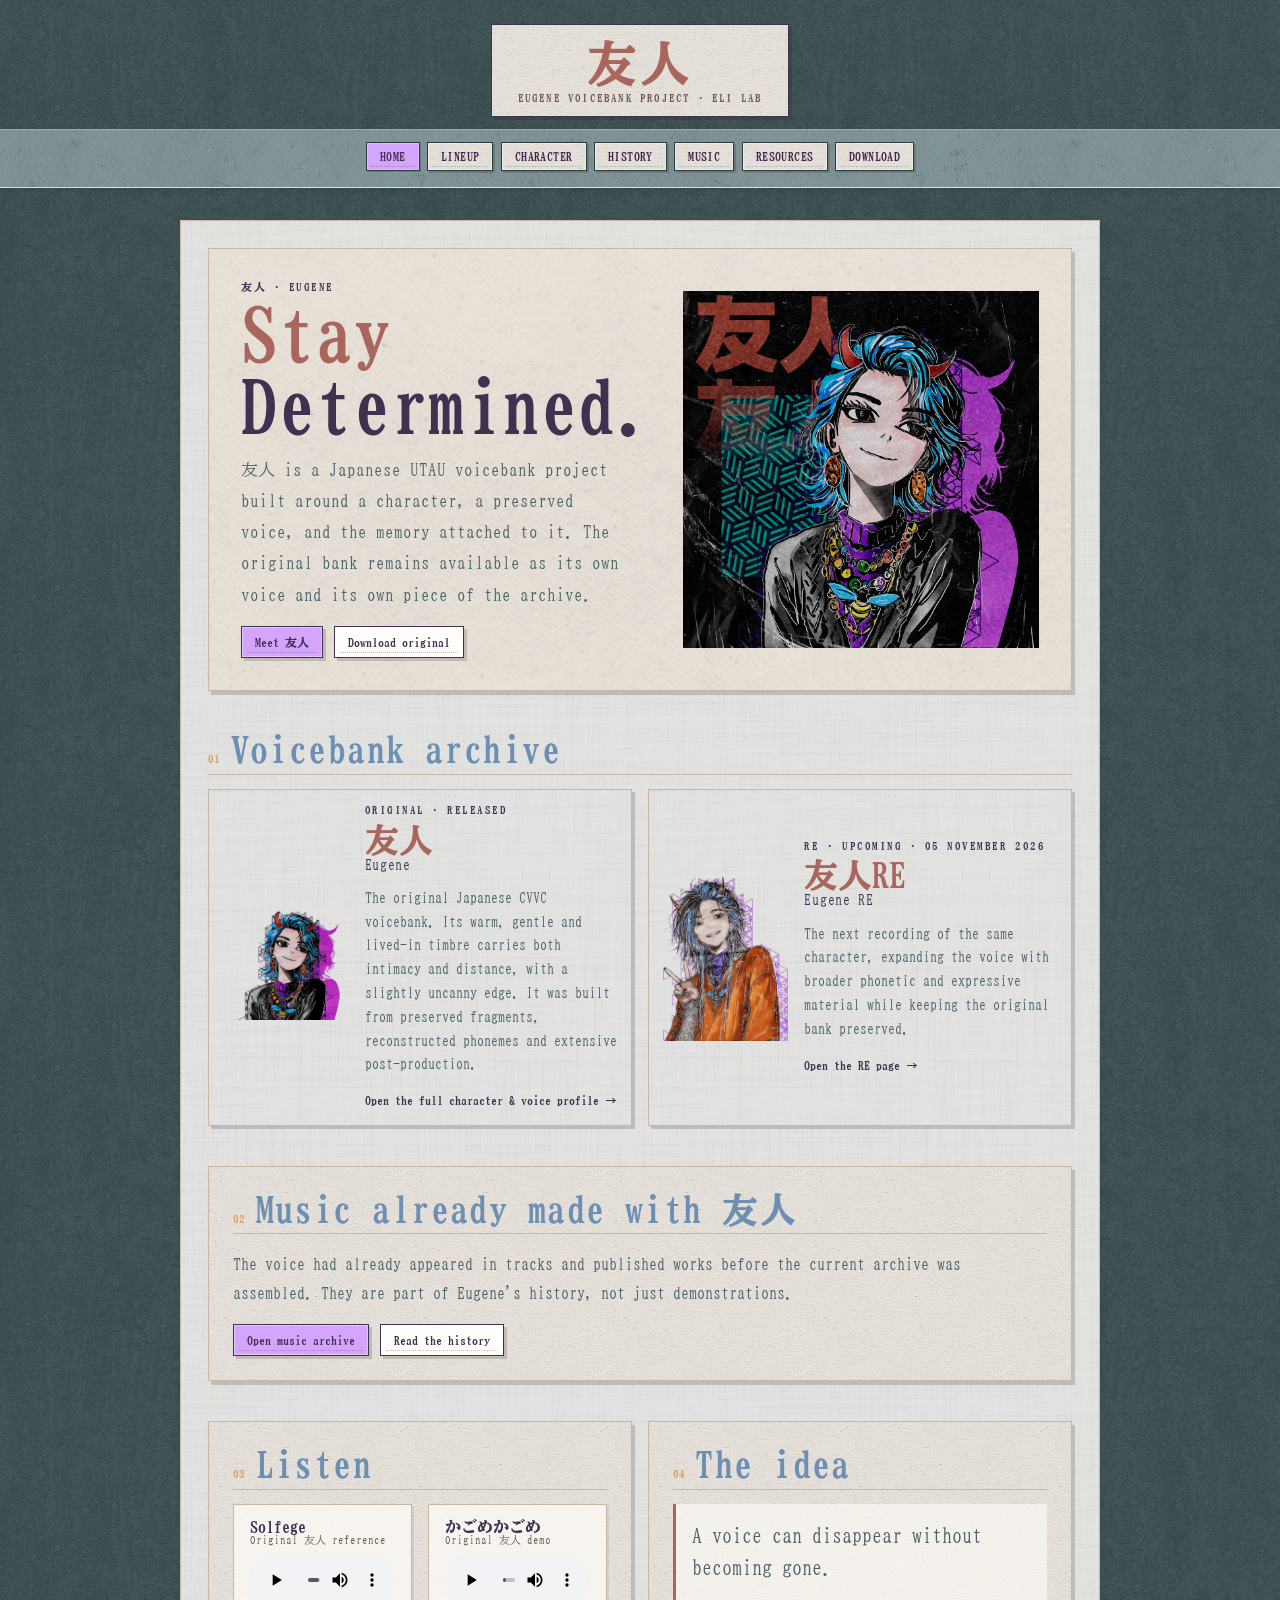
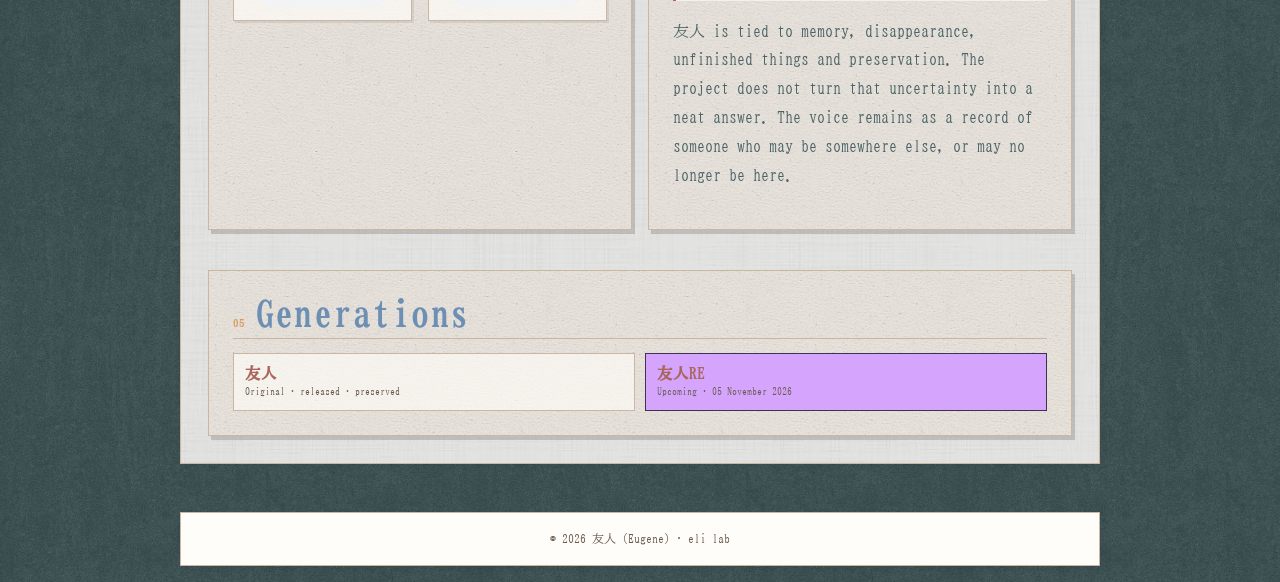
==== commit 382188a7: "Add music archive to homepage" ====
--- a/index.html
+++ b/index.html
@@ -1 +1 @@
-<!doctype html><html lang="en"><head><meta charset="utf-8"><meta name="viewport" content="width=device-width,initial-scale=1"><meta name="description" content="友人 (Eugene) UTAU voicebank project — character, voicebanks and archive."><title>友人 (Eugene) — Voicebank Project</title><link rel="stylesheet" href="style.css"><link rel="stylesheet" href="style-fixes.css"><link rel="preconnect" href="https://fonts.googleapis.com"><link rel="preconnect" href="https://fonts.gstatic.com" crossorigin><link href="https://fonts.googleapis.com/css2?family=BIZ+UDMincho&display=swap" rel="stylesheet"></head><body><header class="site-header"><div class="site-header-inner"><a class="site-title-link" href="index.html">友人 <span class="site-subtitle">EUGENE VOICEBANK PROJECT · ELI LAB</span></a></div></header><nav aria-label="Main navigation"><a class="active" href="index.html">Home</a><a href="info.html">Lineup</a><a href="eugene.html">Character</a><a href="history.html">History</a><a href="resources.html">Resources</a><a href="download.html">Download</a></nav><main><section class="home-hero"><div class="home-hero-copy"><p class="eyebrow">友人 · EUGENE</p><h1>Stay <em>Determined.</em></h1><p class="lead">友人 is a Japanese UTAU voicebank project built around a character, a preserved voice, and the memory attached to it. The original bank remains available as its own voice and its own piece of the archive.</p><div class="button-row"><a class="button" href="eugene.html">Meet 友人</a><a class="button button-quiet" href="download.html">Download original</a></div></div><div class="home-hero-art"><img src="assets/character/友人/友人 Icon HiRes.png" alt="Official art of 友人"></div></section><section><div class="section-heading"><span>01</span><h2>Voicebank archive</h2></div><div class="voice-card-grid"><article class="voice-card"><div class="voice-card-art"><img src="assets/character/友人/友人 Icon.png" alt="友人"></div><div class="voice-card-body"><p class="eyebrow">ORIGINAL · RELEASED</p><h3>友人 <small>Eugene</small></h3><p>The original Japanese CVVC voicebank. Its warm, gentle and lived-in timbre carries both intimacy and distance, with a slightly uncanny edge. It was built from preserved fragments, reconstructed phonemes and extensive post-production.</p><a class="text-link" href="eugene.html">Open the full character & voice profile →</a></div></article><article class="voice-card"><div class="voice-card-art"><img src="assets/character/友人RE/友人RE Icon.png" alt="友人RE"></div><div class="voice-card-body"><p class="eyebrow">RE · UPCOMING · 05 NOVEMBER 2026</p><h3>友人RE <small>Eugene RE</small></h3><p>The next recording of the same character, expanding the voice with broader phonetic and expressive material while keeping the original bank preserved.</p><a class="text-link" href="eugene-re.html">Open the RE page →</a></div></article></div></section><section class="home-split"><div class="paper-section"><div class="section-heading"><span>02</span><h2>Listen</h2></div><div class="audio-grid"><div class="audio-card"><strong>Solfege</strong><span>Original 友人 reference</span><audio controls preload="metadata"><source src="solfege.wav" type="audio/wav"></audio></div><div class="audio-card"><strong>かごめかごめ</strong><span>Original 友人 demo</span><audio controls preload="metadata"><source src="sample.wav" type="audio/wav"></audio></div></div></div><div class="paper-section"><div class="section-heading"><span>03</span><h2>The idea</h2></div><blockquote class="large-quote">A voice can disappear without becoming gone.</blockquote><p>友人 is tied to memory, disappearance, unfinished things and preservation. The project does not turn that uncertainty into a neat answer. The voice remains as a record of someone who may be somewhere else, or may no longer be here.</p></div></section><section class="paper-section"><div class="section-heading"><span>04</span><h2>Generations</h2></div><div class="revision-timeline"><div class="revision"><b>友人</b><span>Original · released · preserved</span></div><div class="revision next"><b>友人RE</b><span>Upcoming · 05 November 2026</span></div></div></section></main><footer><div class="footer_container"><p>© 2026 友人 (Eugene) · eli_lab</p></div></footer></body></html>+<!doctype html><html lang="en"><head><meta charset="utf-8"><meta name="viewport" content="width=device-width,initial-scale=1"><meta name="description" content="友人 (Eugene) UTAU voicebank project — character, voicebanks and archive."><title>友人 (Eugene) — Voicebank Project</title><link rel="stylesheet" href="style.css"><link rel="stylesheet" href="style-fixes.css"><link rel="preconnect" href="https://fonts.googleapis.com"><link rel="preconnect" href="https://fonts.gstatic.com" crossorigin><link href="https://fonts.googleapis.com/css2?family=BIZ+UDMincho&display=swap" rel="stylesheet"></head><body><header class="site-header"><div class="site-header-inner"><a class="site-title-link" href="index.html">友人 <span class="site-subtitle">EUGENE VOICEBANK PROJECT · ELI LAB</span></a></div></header><nav aria-label="Main navigation"><a class="active" href="index.html">Home</a><a href="info.html">Lineup</a><a href="eugene.html">Character</a><a href="history.html">History</a><a href="music.html">Music</a><a href="resources.html">Resources</a><a href="download.html">Download</a></nav><main><section class="home-hero"><div class="home-hero-copy"><p class="eyebrow">友人 · EUGENE</p><h1>Stay <em>Determined.</em></h1><p class="lead">友人 is a Japanese UTAU voicebank project built around a character, a preserved voice, and the memory attached to it. The original bank remains available as its own voice and its own piece of the archive.</p><div class="button-row"><a class="button" href="eugene.html">Meet 友人</a><a class="button button-quiet" href="download.html">Download original</a></div></div><div class="home-hero-art"><img src="assets/character/友人/友人 Icon HiRes.png" alt="Official art of 友人"></div></section><section><div class="section-heading"><span>01</span><h2>Voicebank archive</h2></div><div class="voice-card-grid"><article class="voice-card"><div class="voice-card-art"><img src="assets/character/友人/友人 Icon.png" alt="友人"></div><div class="voice-card-body"><p class="eyebrow">ORIGINAL · RELEASED</p><h3>友人 <small>Eugene</small></h3><p>The original Japanese CVVC voicebank. Its warm, gentle and lived-in timbre carries both intimacy and distance, with a slightly uncanny edge. It was built from preserved fragments, reconstructed phonemes and extensive post-production.</p><a class="text-link" href="eugene.html">Open the full character & voice profile →</a></div></article><article class="voice-card"><div class="voice-card-art"><img src="assets/character/友人RE/友人RE Icon.png" alt="友人RE"></div><div class="voice-card-body"><p class="eyebrow">RE · UPCOMING · 05 NOVEMBER 2026</p><h3>友人RE <small>Eugene RE</small></h3><p>The next recording of the same character, expanding the voice with broader phonetic and expressive material while keeping the original bank preserved.</p><a class="text-link" href="eugene-re.html">Open the RE page →</a></div></article></div></section><section class="paper-section"><div class="section-heading"><span>02</span><h2>Music already made with 友人</h2></div><p>The voice had already appeared in tracks and published works before the current archive was assembled. They are part of Eugene's history, not just demonstrations.</p><div class="button-row"><a class="button" href="music.html">Open music archive</a><a class="button button-quiet" href="history.html">Read the history</a></div></section><section class="home-split"><div class="paper-section"><div class="section-heading"><span>03</span><h2>Listen</h2></div><div class="audio-grid"><div class="audio-card"><strong>Solfege</strong><span>Original 友人 reference</span><audio controls preload="metadata"><source src="solfege.wav" type="audio/wav"></audio></div><div class="audio-card"><strong>かごめかごめ</strong><span>Original 友人 demo</span><audio controls preload="metadata"><source src="sample.wav" type="audio/wav"></audio></div></div></div><div class="paper-section"><div class="section-heading"><span>04</span><h2>The idea</h2></div><blockquote class="large-quote">A voice can disappear without becoming gone.</blockquote><p>友人 is tied to memory, disappearance, unfinished things and preservation. The project does not turn that uncertainty into a neat answer. The voice remains as a record of someone who may be somewhere else, or may no longer be here.</p></div></section><section class="paper-section"><div class="section-heading"><span>05</span><h2>Generations</h2></div><div class="revision-timeline"><div class="revision"><b>友人</b><span>Original · released · preserved</span></div><div class="revision next"><b>友人RE</b><span>Upcoming · 05 November 2026</span></div></div></section></main><footer><div class="footer_container"><p>© 2026 友人 (Eugene) · eli_lab</p></div></footer></body></html>
--- a/style.css
+++ b/style.css
@@ -1 +1 @@
-:root{--bg:#253d3f;--bg2:#587174;--paper:#fffdf9;--paper2:#f3ece3;--ink:#4b6366;--muted:#6a5a4d;--accent:#a9665c;--accent2:#d89b5a;--blue:#6d8fb3;--line:#cbb6a1;--deep:#3f3150;--shadow:rgba(35,24,22,.18);--serif:"BIZ UDMincho","Yu Mincho","Hiragino Mincho ProN",serif;--max:920px}*{box-sizing:border-box}html{scroll-behavior:smooth;overflow-x:hidden}body{margin:0;min-height:100vh;overflow-x:hidden;color:var(--ink);font-family:var(--serif);background:var(--bg) url("assets/textures/soft-wallpaper.png") repeat;background-size:480px auto}body,button,input,textarea,select{font-family:var(--serif)}img,audio,iframe{max-width:100%}img{height:auto}a{color:var(--accent)}a:hover{color:var(--blue)}.site-header{padding:1.5rem 1rem .8rem;text-align:center;border-bottom:1px solid rgba(255,255,255,.55)}.site-header-inner{width:min(calc(100% - 2rem),var(--max));margin:0 auto}.site-title-link{display:inline-flex;max-width:100%;flex-direction:column;align-items:center;gap:.2rem;padding:.75rem 1.6rem;color:var(--accent);text-decoration:none;font-size:clamp(2rem,6vw,3.1rem);font-weight:800;letter-spacing:.06em;line-height:1.05;background:var(--paper2) url("assets/textures/beige-paper.png") repeat;border:1px solid var(--deep);box-shadow:3px 3px 0 var(--shadow)}.site-subtitle{color:var(--muted);font-size:.68rem;font-weight:600;letter-spacing:.11em}nav{position:sticky;top:0;z-index:20;display:flex;justify-content:center;flex-wrap:wrap;gap:.45rem;padding:.7rem 1rem 1rem;background:var(--bg2) url("assets/textures/light-paper-fibers.png") repeat;border-bottom:1px solid #e5ded7;box-shadow:0 2px 7px rgba(0,0,0,.12)}nav a{position:relative;display:inline-block;max-width:100%;padding:.5rem .82rem;color:#3c2949;border:1px solid #253d3f;text-decoration:none;font-size:.74rem;font-weight:800;letter-spacing:.035em;text-transform:uppercase;background:var(--paper2) url("assets/textures/beige-paper.png") repeat;box-shadow:2px 2px 0 var(--shadow),inset 0 0 0 1px rgba(255,255,255,.42);transition:transform .12s ease,box-shadow .12s ease,background .12s ease}nav a::after{content:"";position:absolute;left:4px;right:4px;bottom:3px;border-bottom:1px dotted rgba(63,49,80,.28)}nav a:hover{color:var(--deep);background:var(--paper);transform:translate(-1px,-1px);box-shadow:3px 3px 0 var(--shadow)}nav a:active{transform:translate(1px,1px);box-shadow:0 0 0 var(--shadow),inset 1px 1px 2px rgba(35,24,22,.18)}nav a.active{background:#d5a5fd;color:var(--deep);box-shadow:1px 1px 0 var(--shadow),inset 0 0 0 1px rgba(255,255,255,.25)}main{width:min(calc(100% - 2rem),var(--max));margin:2rem auto 3rem;padding:clamp(1rem,3vw,1.7rem);background:var(--paper) url("assets/textures/whitey.png") repeat;border:1px solid var(--line);box-shadow:0 2px 8px rgba(0,0,0,.08)}section{margin:0 0 2.5rem}section:last-child{margin-bottom:0}.page-intro{padding:.3rem 0 1.2rem}.page-intro h1,.home-hero h1,.voice-hero h1{margin:.15rem 0 .7rem;color:var(--accent);font-size:clamp(2.2rem,7vw,4.5rem);line-height:1;letter-spacing:.02em}.page-intro h1 span,.voice-hero h1 span{display:block;color:var(--deep);font-size:.45em;letter-spacing:.12em}.eyebrow{margin:0 0 .45rem;color:var(--deep);font-size:.68rem;font-weight:800;letter-spacing:.14em;text-transform:uppercase}.lead,.section-lead{max-width:720px;margin:.2rem 0 1rem;font-size:1.08rem;line-height:1.8}.small-note{color:var(--muted);font-size:.78rem;line-height:1.65}.section-heading{display:flex;align-items:baseline;gap:.65rem;margin-bottom:.9rem;border-bottom:1px solid var(--line)}.section-heading>span{color:var(--accent2);font-size:.68rem;font-weight:800}.section-heading h2{margin:0 0 .4rem;color:var(--blue);font-size:clamp(1.45rem,4vw,2.25rem);letter-spacing:.04em}.home-hero,.voice-hero{display:grid;grid-template-columns:minmax(0,1.05fr) minmax(230px,.95fr);align-items:center;gap:clamp(1rem,4vw,3rem);padding:clamp(1rem,3vw,2rem);background:var(--paper2) url("assets/textures/exclusive-paper.png") repeat;background-size:720px auto;border:1px solid var(--line);box-shadow:3px 4px 0 var(--shadow)}.home-hero-copy,.voice-hero-copy,.home-hero-art,.voice-hero-art{min-width:0}.home-hero-art,.voice-hero-art{text-align:center}.home-hero-art img,.voice-hero-art img{display:block;width:min(100%,410px);max-height:560px;margin:0 auto;object-fit:contain}.home-hero h1 em{color:var(--deep);font-style:normal}.button-row{display:flex;flex-wrap:wrap;gap:.65rem;margin-top:1rem}.button,.text-link,.doc-link,.contact-card{display:inline-block;max-width:100%;padding:.58rem .82rem;border:1px solid var(--deep);text-decoration:none;font-size:.75rem;font-weight:800;background:#d5a5fd;color:var(--deep);box-shadow:3px 3px 0 var(--shadow),inset 0 0 0 1px rgba(255,255,255,.35);transition:transform .12s ease,box-shadow .12s ease,background .12s ease}.button,.doc-link,.contact-card{position:relative}.button::after,.doc-link::after,.contact-card::after{content:"";position:absolute;left:5px;right:5px;bottom:4px;border-bottom:1px dotted rgba(63,49,80,.3)}.button:hover,.text-link:hover,.doc-link:hover,.contact-card:hover{color:var(--deep);background:#e0b5ff;transform:translate(-1px,-1px);box-shadow:4px 4px 0 var(--shadow)}.button:active,.text-link:active,.doc-link:active,.contact-card:active{transform:translate(2px,2px);box-shadow:0 0 0 var(--shadow),inset 1px 1px 2px rgba(35,24,22,.18)}.button-quiet{background:var(--paper)}.text-link{border:0;padding:.25rem 0;background:transparent;box-shadow:none}.text-link::after{display:none}.paper-section{padding:clamp(1rem,3vw,1.5rem);background:var(--paper2) url("assets/textures/beige-paper.png") repeat;border:1px solid var(--line);box-shadow:3px 4px 0 var(--shadow)}.paper-section p{line-height:1.8}.voice-card-grid,.profile-grid,.home-split,.two-column,.audio-grid,.credits-grid,.resource-grid,.gallery-grid,.feature-grid,.doc-grid{display:grid;grid-template-columns:repeat(2,minmax(0,1fr));gap:1rem}.voice-card{min-width:0;display:grid;grid-template-columns:125px minmax(0,1fr);gap:1rem;align-items:center;padding:.9rem;background:var(--paper) url("assets/textures/whitey.png") repeat;border:1px solid var(--line);box-shadow:3px 3px 0 var(--shadow)}.voice-card-art{min-width:0;display:flex;align-items:center;justify-content:center}.voice-card-art img{width:100%;height:190px;object-fit:contain}.voice-card-body{min-width:0}.voice-card-body h2,.voice-card-body h3{margin:.1rem 0 .45rem;color:var(--accent);font-size:clamp(1.55rem,4vw,2.1rem)}.voice-card-body h2 small,.voice-card-body h3 small{display:block;color:var(--deep);font-size:.43em;font-weight:500;letter-spacing:.05em}.voice-card-body p:not(.eyebrow){line-height:1.65;font-size:.9rem}.profile-list{margin:0}.profile-list div,.mini-spec div{display:flex;justify-content:space-between;gap:1rem;min-width:0;padding:.38rem 0;border-bottom:1px dotted var(--line)}.profile-list dt,.mini-spec span{flex:0 0 auto;color:var(--muted);font-size:.66rem;font-weight:750;text-transform:uppercase}.profile-list dd,.mini-spec strong{min-width:0;margin:0;text-align:right;overflow-wrap:anywhere;font-size:.84rem}.family-switcher{display:flex;flex-wrap:wrap;gap:.55rem;margin-bottom:1rem}.family-tab{display:flex;flex-direction:column;min-width:140px;padding:.5rem .7rem;border:1px solid var(--line);background:var(--paper2) url("assets/textures/beige-paper.png") repeat;text-decoration:none;box-shadow:2px 2px 0 var(--shadow)}.family-tab strong{color:var(--accent);font-size:1.05rem}.family-tab span{color:var(--muted);font-size:.63rem;text-transform:uppercase;letter-spacing:.07em}.family-tab:hover{transform:translate(-1px,-1px);box-shadow:3px 3px 0 var(--shadow)}.family-tab:active{transform:translate(1px,1px);box-shadow:none}.family-tab.active{border-color:var(--deep);background:#d5a5fd}.audio-card,.resource-card,.feature-card,.gallery-card,.timeline-item,.doc-card{min-width:0;padding:.85rem 1rem;background:rgba(255,253,249,.72);border:1px solid var(--line);box-shadow:2px 2px 0 rgba(35,24,22,.08)}.audio-card strong,.audio-card span{display:block}.audio-card strong{color:var(--deep);font-size:1.02rem}.audio-card span{margin-bottom:.5rem;color:var(--muted);font-size:.67rem}audio{display:block;width:100%}.large-quote,.quote-card{margin:0;padding:1rem;border-left:3px solid var(--accent);background:rgba(255,253,249,.62)}.large-quote{font-size:1.22rem;line-height:1.65}.quote-card p{margin:0 0 .4rem;font-size:1.2rem;font-style:italic}.quote-card span{color:var(--muted);font-size:.68rem}.hand-list{padding-left:1.2rem}.hand-list li{margin:.45rem 0;line-height:1.65}.tag-cloud{display:flex;flex-wrap:wrap;gap:.4rem}.tag-cloud span,.status-badge{display:inline-block;padding:.38rem .55rem;border:1px solid var(--line);background:rgba(255,253,249,.75);font-size:.67rem;font-weight:700}.status-badge{margin-top:.7rem;color:var(--deep);background:#d5a5fd;border-color:var(--deep)}.expression-grid{display:grid;grid-template-columns:repeat(3,minmax(0,1fr));gap:.65rem}.expression-grid div{min-width:0;padding:.7rem;border:1px dotted var(--line);background:rgba(255,253,249,.55)}.expression-grid b,.expression-grid span{display:block}.expression-grid b{color:var(--deep);font-size:.76rem}.expression-grid span{margin-top:.2rem;color:var(--muted);font-size:.65rem;line-height:1.45}.revision-timeline{display:grid;grid-template-columns:repeat(2,minmax(0,1fr));gap:.6rem}.revision{min-width:0;padding:.7rem;border:1px solid var(--line);background:rgba(255,253,249,.65)}.revision b,.revision span{display:block}.revision b{color:var(--accent);font-size:1rem}.revision span{margin-top:.2rem;color:var(--muted);font-size:.63rem;line-height:1.4}.revision.next{border-color:var(--deep);background:#d5a5fd}.timeline{border-left:2px solid var(--accent);padding-left:1rem}.timeline-item{position:relative;margin-bottom:1rem}.timeline-item:last-child{margin-bottom:0}.timeline-item::before{content:"";position:absolute;left:-1.43rem;top:1rem;width:.62rem;height:.62rem;border:2px solid var(--deep);border-radius:50%;background:var(--paper)}.timeline-date{display:inline-block;margin-bottom:.35rem;padding:.23rem .4rem;color:var(--deep);font-size:.64rem;font-weight:800;background:#d5a5fd}.timeline-content h3{margin:.1rem 0 .35rem;color:var(--accent)}.timeline-content p,.timeline-content li{font-size:.88rem;line-height:1.6}.resource-card h3,.feature-card h3,.gallery-card h3,.doc-card h3{margin:.1rem 0 .4rem;color:var(--blue)}.resource-card p,.feature-card p,.gallery-card p,.doc-card p{font-size:.88rem;line-height:1.65}.resource-card .button,.feature-card .button,.doc-card .button{margin-top:.35rem}.gallery-grid{grid-template-columns:repeat(3,minmax(0,1fr))}.gallery-card img{display:block;width:100%;max-height:330px;object-fit:contain;margin:0 auto .6rem}.credits-grid p{margin:0;line-height:1.55;font-size:.86rem}.download-list{display:grid;gap:.7rem}.download-link{display:block;min-width:0;padding:.9rem 1rem;background:var(--paper);border:1px solid var(--line);box-shadow:2px 2px 0 var(--shadow);text-decoration:none}.download-label,.download-meta{display:block}.download-label{color:var(--accent);font-weight:800}.download-meta{margin-top:.18rem;color:var(--muted);font-size:.7rem}.doc-card .doc-link,.contact-card .contact-info{display:block}.doc-link{margin-top:.35rem}.contact-grid{display:grid;grid-template-columns:repeat(2,minmax(0,1fr));gap:1rem}.contact-card{display:flex;gap:.8rem;align-items:center}.contact-avatar{flex:0 0 auto;padding:.5rem .65rem;border:1px solid var(--line);background:var(--paper);font-size:.67rem}.contact-info h3{margin:0;color:var(--accent)}.contact-info p{margin:.2rem 0 0;font-size:.72rem;line-height:1.45}.spec-table{width:100%;border-collapse:collapse;font-size:.82rem}.spec-table th,.spec-table td{padding:.55rem .65rem;text-align:left;border-bottom:1px dotted var(--line);vertical-align:top}.spec-table th{width:30%;color:var(--muted);font-size:.68rem;text-transform:uppercase}.callout{padding:1rem;background:var(--paper2) url("assets/textures/light-paper-fibers.png") repeat;border:1px solid var(--line);box-shadow:2px 2px 0 var(--shadow)}footer{padding:0 1rem 1rem;text-align:center;color:var(--paper);font-size:.72rem}.footer_container{width:min(calc(100% - 2rem),var(--max));margin:0 auto;padding:.55rem 1rem;background:var(--paper);color:var(--muted);border:1px solid var(--line);box-shadow:0 2px 8px rgba(0,0,0,.08))}@media(max-width:760px){main{width:min(calc(100% - 1rem),var(--max));margin-top:1rem;padding:.8rem}.home-hero,.voice-hero,.voice-card-grid,.profile-grid,.home-split,.two-column,.audio-grid,.credits-grid,.resource-grid,.feature-grid,.doc-grid,.contact-grid{grid-template-columns:1fr}.voice-card{grid-template-columns:100px minmax(0,1fr)}.expression-grid{grid-template-columns:repeat(2,minmax(0,1fr))}.revision-timeline{grid-template-columns:1fr}}@media(max-width:480px){.site-title-link{width:100%;padding-inline:.8rem}nav{justify-content:flex-start;overflow-x:auto;flex-wrap:nowrap;padding:.55rem .65rem .75rem}nav a{flex:0 0 auto}.voice-card{grid-template-columns:1fr}.voice-card-art img{height:220px}.expression-grid{grid-template-columns:1fr}.profile-list div,.mini-spec div{flex-direction:column;gap:.12rem}.profile-list dd,.mini-spec strong{text-align:left}.button-row{align-items:stretch}.button,.text-link,.doc-link{width:100%;text-align:center}.contact-card{width:100%}.spec-table{font-size:.75rem}.spec-table th,.spec-table td{padding:.45rem}.home-hero,.voice-hero{background-size:auto 900px}}@media(prefers-reduced-motion:reduce){html{scroll-behavior:auto}*,*::before,*::after{transition:none!important}}+:root{--bg:#253d3f;--bg2:#587174;--paper:#fffdf9;--paper2:#f3ece3;--ink:#4b6366;--muted:#6a5a4d;--accent:#a9665c;--accent2:#d89b5a;--blue:#6d8fb3;--line:#cbb6a1;--deep:#3f3150;--shadow:rgba(35,24,22,.18);--serif:"BIZ UDMincho","Yu Mincho","Hiragino Mincho ProN",serif;--max:920px}*{box-sizing:border-box}html{scroll-behavior:smooth;overflow-x:hidden}body{margin:0;min-height:100vh;overflow-x:hidden;color:var(--ink);font-family:var(--serif);background:var(--bg) url("assets/textures/soft-wallpaper.png") repeat;background-size:480px auto}body,button,input,textarea,select{font-family:var(--serif)}img,audio,iframe{max-width:100%}img{height:auto}a{color:var(--accent)}a:hover{color:var(--blue)}.site-header{padding:1.5rem 1rem .8rem;text-align:center;border-bottom:1px solid rgba(255,255,255,.55)}.site-header-inner{width:min(calc(100% - 2rem),var(--max));margin:0 auto}.site-title-link{display:inline-flex;max-width:100%;flex-direction:column;align-items:center;gap:.2rem;padding:.75rem 1.6rem;color:var(--accent);text-decoration:none;font-size:clamp(2rem,6vw,3.1rem);font-weight:800;letter-spacing:.06em;line-height:1.05;background:var(--paper2) url("assets/textures/beige-paper.png") repeat;border:1px solid var(--deep);box-shadow:3px 3px 0 var(--shadow)}.site-subtitle{color:var(--muted);font-size:.68rem;font-weight:600;letter-spacing:.11em}nav{position:sticky;top:0;z-index:20;display:flex;justify-content:center;flex-wrap:wrap;gap:.45rem;padding:.7rem 1rem 1rem;background:var(--bg2) url("assets/textures/light-paper-fibers.png") repeat;border-bottom:1px solid #e5ded7;box-shadow:0 2px 7px rgba(0,0,0,.12)}nav a{position:relative;display:inline-block;max-width:100%;padding:.5rem .82rem;color:#3c2949;border:1px solid #253d3f;text-decoration:none;font-size:.74rem;font-weight:800;letter-spacing:.035em;text-transform:uppercase;background:var(--paper2) url("assets/textures/beige-paper.png") repeat;box-shadow:2px 2px 0 var(--shadow),inset 0 0 0 1px rgba(255,255,255,.42);transition:transform .12s ease,box-shadow .12s ease,background .12s ease}nav a::after{content:"";position:absolute;left:4px;right:4px;bottom:3px;border-bottom:1px dotted rgba(63,49,80,.28)}nav a:hover{color:var(--deep);background:var(--paper);transform:translate(-1px,-1px);box-shadow:3px 3px 0 var(--shadow)}nav a:active{transform:translate(1px,1px);box-shadow:0 0 0 var(--shadow),inset 1px 1px 2px rgba(35,24,22,.18)}nav a.active{background:#d5a5fd;color:var(--deep);box-shadow:1px 1px 0 var(--shadow),inset 0 0 0 1px rgba(255,255,255,.25)}main{width:min(calc(100% - 2rem),var(--max));margin:2rem auto 3rem;padding:clamp(1rem,3vw,1.7rem);background:var(--paper) url("assets/textures/whitey.png") repeat;border:1px solid var(--line);box-shadow:0 2px 8px rgba(0,0,0,.08)}section{margin:0 0 2.5rem}section:last-child{margin-bottom:0}.page-intro{padding:.3rem 0 1.2rem}.page-intro h1,.home-hero h1,.voice-hero h1{margin:.15rem 0 .7rem;color:var(--accent);font-size:clamp(2.2rem,7vw,4.5rem);line-height:1;letter-spacing:.02em}.page-intro h1 span,.voice-hero h1 span{display:block;color:var(--deep);font-size:.45em;letter-spacing:.12em}.eyebrow{margin:0 0 .45rem;color:var(--deep);font-size:.68rem;font-weight:800;letter-spacing:.14em;text-transform:uppercase}.lead,.section-lead{max-width:720px;margin:.2rem 0 1rem;font-size:1.08rem;line-height:1.8}.small-note{color:var(--muted);font-size:.78rem;line-height:1.65}.section-heading{display:flex;align-items:baseline;gap:.65rem;margin-bottom:.9rem;border-bottom:1px solid var(--line)}.section-heading>span{color:var(--accent2);font-size:.68rem;font-weight:800}.section-heading h2{margin:0 0 .4rem;color:var(--blue);font-size:clamp(1.45rem,4vw,2.25rem);letter-spacing:.04em}.home-hero,.voice-hero{display:grid;grid-template-columns:minmax(0,1.05fr) minmax(230px,.95fr);align-items:center;gap:clamp(1rem,4vw,3rem);padding:clamp(1rem,3vw,2rem);background:var(--paper2) url("assets/textures/exclusive-paper.png") repeat;background-size:720px auto;border:1px solid var(--line);box-shadow:3px 4px 0 var(--shadow)}.home-hero-copy,.voice-hero-copy,.home-hero-art,.voice-hero-art{min-width:0}.home-hero-art,.voice-hero-art{text-align:center}.home-hero-art img,.voice-hero-art img{display:block;width:min(100%,410px);max-height:560px;margin:0 auto;object-fit:contain}.home-hero h1 em{color:var(--deep);font-style:normal}.button-row{display:flex;flex-wrap:wrap;gap:.65rem;margin-top:1rem}.button,.text-link,.doc-link,.contact-card{display:inline-block;max-width:100%;padding:.58rem .82rem;border:1px solid var(--deep);text-decoration:none;font-size:.75rem;font-weight:800;background:#d5a5fd;color:var(--deep);box-shadow:3px 3px 0 var(--shadow),inset 0 0 0 1px rgba(255,255,255,.35);transition:transform .12s ease,box-shadow .12s ease,background .12s ease}.button,.doc-link,.contact-card{position:relative}.button::after,.doc-link::after,.contact-card::after{content:"";position:absolute;left:5px;right:5px;bottom:4px;border-bottom:1px dotted rgba(63,49,80,.3)}.button:hover,.text-link:hover,.doc-link:hover,.contact-card:hover{color:var(--deep);background:#e0b5ff;transform:translate(-1px,-1px);box-shadow:4px 4px 0 var(--shadow)}.button:active,.text-link:active,.doc-link:active,.contact-card:active{transform:translate(2px,2px);box-shadow:0 0 0 var(--shadow),inset 1px 1px 2px rgba(35,24,22,.18)}.button-quiet{background:var(--paper)}.text-link{border:0;padding:.25rem 0;background:transparent;box-shadow:none}.text-link::after{display:none}.paper-section{padding:clamp(1rem,3vw,1.5rem);background:var(--paper2) url("assets/textures/beige-paper.png") repeat;border:1px solid var(--line);box-shadow:3px 4px 0 var(--shadow)}.paper-section p{line-height:1.8}.voice-card-grid,.profile-grid,.home-split,.two-column,.audio-grid,.credits-grid,.resource-grid,.gallery-grid,.feature-grid,.doc-grid{display:grid;grid-template-columns:repeat(2,minmax(0,1fr));gap:1rem}.voice-card{min-width:0;display:grid;grid-template-columns:125px minmax(0,1fr);gap:1rem;align-items:center;padding:.9rem;background:var(--paper) url("assets/textures/whitey.png") repeat;border:1px solid var(--line);box-shadow:3px 3px 0 var(--shadow)}.voice-card-art{min-width:0;display:flex;align-items:center;justify-content:center}.voice-card-art img{width:100%;height:190px;object-fit:contain}.voice-card-body{min-width:0}.voice-card-body h2,.voice-card-body h3{margin:.1rem 0 .45rem;color:var(--accent);font-size:clamp(1.55rem,4vw,2.1rem)}.voice-card-body h2 small,.voice-card-body h3 small{display:block;color:var(--deep);font-size:.43em;font-weight:500;letter-spacing:.05em}.voice-card-body p:not(.eyebrow){line-height:1.65;font-size:.9rem}.profile-list{margin:0}.profile-list div,.mini-spec div{display:flex;justify-content:space-between;gap:1rem;min-width:0;padding:.38rem 0;border-bottom:1px dotted var(--line)}.profile-list dt,.mini-spec span{flex:0 0 auto;color:var(--muted);font-size:.66rem;font-weight:750;text-transform:uppercase}.profile-list dd,.mini-spec strong{min-width:0;margin:0;text-align:right;overflow-wrap:anywhere;font-size:.84rem}.family-switcher{display:flex;flex-wrap:wrap;gap:.55rem;margin-bottom:1rem}.family-tab{display:flex;flex-direction:column;min-width:140px;padding:.5rem .7rem;border:1px solid var(--line);background:var(--paper2) url("assets/textures/beige-paper.png") repeat;text-decoration:none;box-shadow:2px 2px 0 var(--shadow)}.family-tab strong{color:var(--accent);font-size:1.05rem}.family-tab span{color:var(--muted);font-size:.63rem;text-transform:uppercase;letter-spacing:.07em}.family-tab:hover{transform:translate(-1px,-1px);box-shadow:3px 3px 0 var(--shadow)}.family-tab:active{transform:translate(1px,1px);box-shadow:none}.family-tab.active{border-color:var(--deep);background:#d5a5fd}.audio-card,.resource-card,.feature-card,.gallery-card,.timeline-item,.doc-card{min-width:0;padding:.85rem 1rem;background:rgba(255,253,249,.72);border:1px solid var(--line);box-shadow:2px 2px 0 rgba(35,24,22,.08)}.audio-card strong,.audio-card span{display:block}.audio-card strong{color:var(--deep);font-size:1.02rem}.audio-card span{margin-bottom:.5rem;color:var(--muted);font-size:.67rem}audio{display:block;width:100%}.large-quote,.quote-card{margin:0;padding:1rem;border-left:3px solid var(--accent);background:rgba(255,253,249,.62)}.large-quote{font-size:1.22rem;line-height:1.65}.quote-card p{margin:0 0 .4rem;font-size:1.2rem;font-style:italic}.quote-card span{color:var(--muted);font-size:.68rem}.hand-list{padding-left:1.2rem}.hand-list li{margin:.45rem 0;line-height:1.65}.tag-cloud{display:flex;flex-wrap:wrap;gap:.4rem}.tag-cloud span,.status-badge{display:inline-block;padding:.38rem .55rem;border:1px solid var(--line);background:rgba(255,253,249,.75);font-size:.67rem;font-weight:700}.status-badge{margin-top:.7rem;color:var(--deep);background:#d5a5fd;border-color:var(--deep)}.expression-grid{display:grid;grid-template-columns:repeat(3,minmax(0,1fr));gap:.65rem}.expression-grid div{min-width:0;padding:.7rem;border:1px dotted var(--line);background:rgba(255,253,249,.55)}.expression-grid b,.expression-grid span{display:block}.expression-grid b{color:var(--deep);font-size:.76rem}.expression-grid span{margin-top:.2rem;color:var(--muted);font-size:.65rem;line-height:1.45}.revision-timeline{display:grid;grid-template-columns:repeat(2,minmax(0,1fr));gap:.6rem}.revision{min-width:0;padding:.7rem;border:1px solid var(--line);background:rgba(255,253,249,.65)}.revision b,.revision span{display:block}.revision b{color:var(--accent);font-size:1rem}.revision span{margin-top:.2rem;color:var(--muted);font-size:.63rem;line-height:1.4}.revision.next{border-color:var(--deep);background:#d5a5fd}.timeline{border-left:2px solid var(--accent);padding-left:1rem}.timeline-item{position:relative;margin-bottom:1rem}.timeline-item:last-child{margin-bottom:0}.timeline-item::before{content:"";position:absolute;left:-1.43rem;top:1rem;width:.62rem;height:.62rem;border:2px solid var(--deep);border-radius:50%;background:var(--paper)}.timeline-date{display:inline-block;margin-bottom:.35rem;padding:.23rem .4rem;color:var(--deep);font-size:.64rem;font-weight:800;background:#d5a5fd}.timeline-content h3{margin:.1rem 0 .35rem;color:var(--accent)}.timeline-content p,.timeline-content li{font-size:.88rem;line-height:1.6}.resource-card h3,.feature-card h3,.gallery-card h3,.doc-card h3{margin:.1rem 0 .4rem;color:var(--blue)}.resource-card p,.feature-card p,.gallery-card p,.doc-card p{font-size:.88rem;line-height:1.65}.resource-card .button,.feature-card .button,.doc-card .button{margin-top:.35rem}.gallery-grid{grid-template-columns:repeat(3,minmax(0,1fr))}.gallery-card img{display:block;width:100%;max-height:330px;object-fit:contain;margin:0 auto .6rem}.credits-grid p{margin:0;line-height:1.55;font-size:.86rem}.download-list{display:grid;gap:.7rem}.download-link{display:block;min-width:0;padding:.9rem 1rem;background:var(--paper);border:1px solid var(--line);box-shadow:2px 2px 0 var(--shadow);text-decoration:none}.download-label,.download-meta{display:block}.download-label{color:var(--accent);font-weight:800}.download-meta{margin-top:.18rem;color:var(--muted);font-size:.7rem}.doc-card .doc-link,.contact-card .contact-info{display:block}.doc-link{margin-top:.35rem}.contact-grid{display:grid;grid-template-columns:repeat(2,minmax(0,1fr));gap:1rem}.contact-card{display:flex;gap:.8rem;align-items:center}.contact-avatar{flex:0 0 auto;padding:.5rem .65rem;border:1px solid var(--line);background:var(--paper);font-size:.67rem}.contact-info h3{margin:0;color:var(--accent)}.contact-info p{margin:.2rem 0 0;font-size:.72rem;line-height:1.45}.spec-table{width:100%;border-collapse:collapse;font-size:.82rem}.spec-table th,.spec-table td{padding:.55rem .65rem;text-align:left;border-bottom:1px dotted var(--line);vertical-align:top}.spec-table th{width:30%;color:var(--muted);font-size:.68rem;text-transform:uppercase}.callout{padding:1rem;background:var(--paper2) url("assets/textures/light-paper-fibers.png") repeat;border:1px solid var(--line);box-shadow:2px 2px 0 var(--shadow)}footer{padding:0 1rem 1rem;text-align:center;color:var(--paper);font-size:.72rem}.footer_container{width:min(calc(100% - 2rem),var(--max));margin:0 auto;padding:.55rem 1rem;background:var(--paper);color:var(--muted);border:1px solid var(--line);box-shadow:0 2px 8px rgba(0,0,0,.08)}@media(max-width:760px){main{width:min(calc(100% - 1rem),var(--max));margin-top:1rem;padding:.8rem}.home-hero,.voice-hero,.voice-card-grid,.profile-grid,.home-split,.two-column,.audio-grid,.credits-grid,.resource-grid,.feature-grid,.doc-grid,.contact-grid{grid-template-columns:1fr}.voice-card{grid-template-columns:100px minmax(0,1fr)}.expression-grid{grid-template-columns:repeat(2,minmax(0,1fr))}.revision-timeline{grid-template-columns:1fr}.gallery-grid{grid-template-columns:repeat(2,minmax(0,1fr))}}@media(max-width:480px){.site-title-link{width:100%;padding-inline:.8rem}nav{justify-content:flex-start;overflow-x:auto;flex-wrap:nowrap;padding:.55rem .65rem .75rem}nav a{flex:0 0 auto}.voice-card{grid-template-columns:1fr}.voice-card-art img{height:220px}.expression-grid{grid-template-columns:1fr}.profile-list div,.mini-spec div{flex-direction:column;gap:.12rem}.profile-list dd,.mini-spec strong{text-align:left}.button-row{align-items:stretch}.button,.text-link,.doc-link{width:100%;text-align:center}.contact-card{width:100%}.spec-table{font-size:.75rem}.spec-table th,.spec-table td{padding:.45rem}.home-hero,.voice-hero{background-size:auto 900px}.gallery-grid{grid-template-columns:1fr}}@media(prefers-reduced-motion:reduce){html{scroll-behavior:auto}*,*::before,*::after{transition:none!important}}
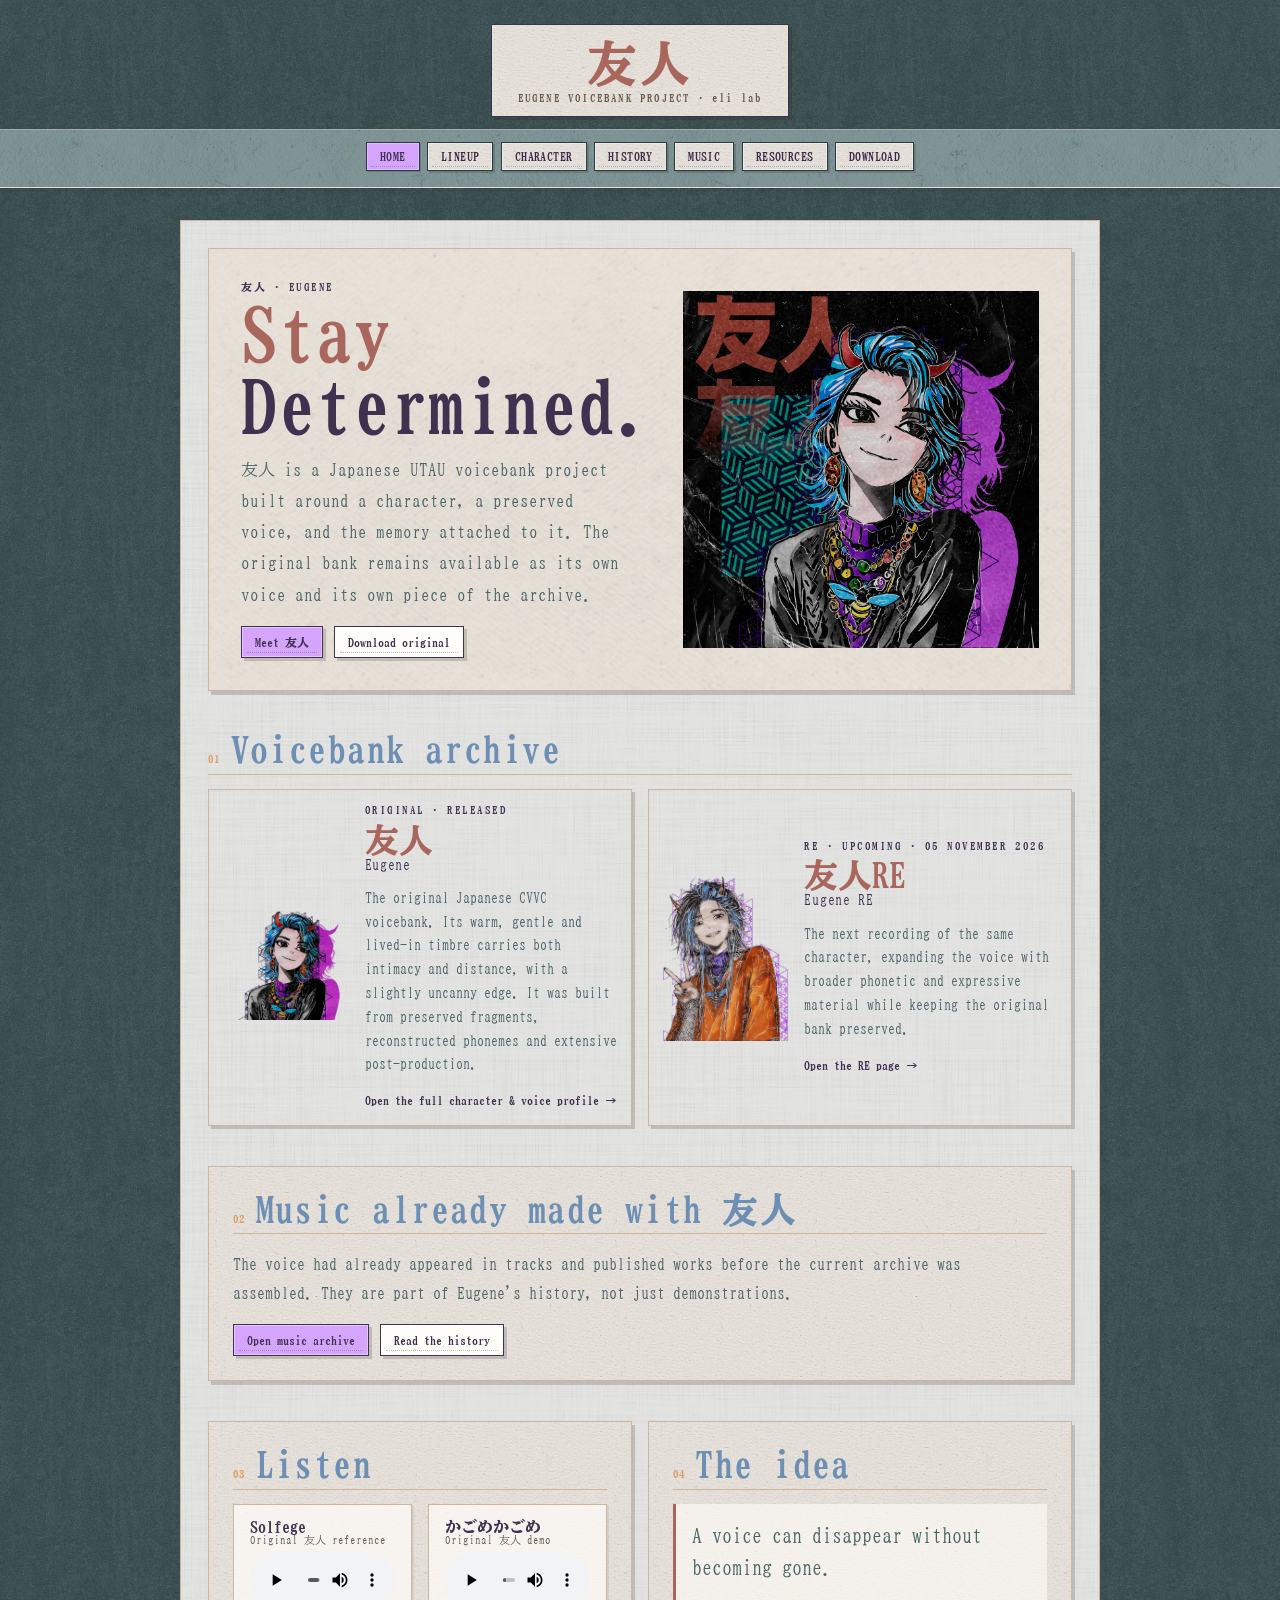
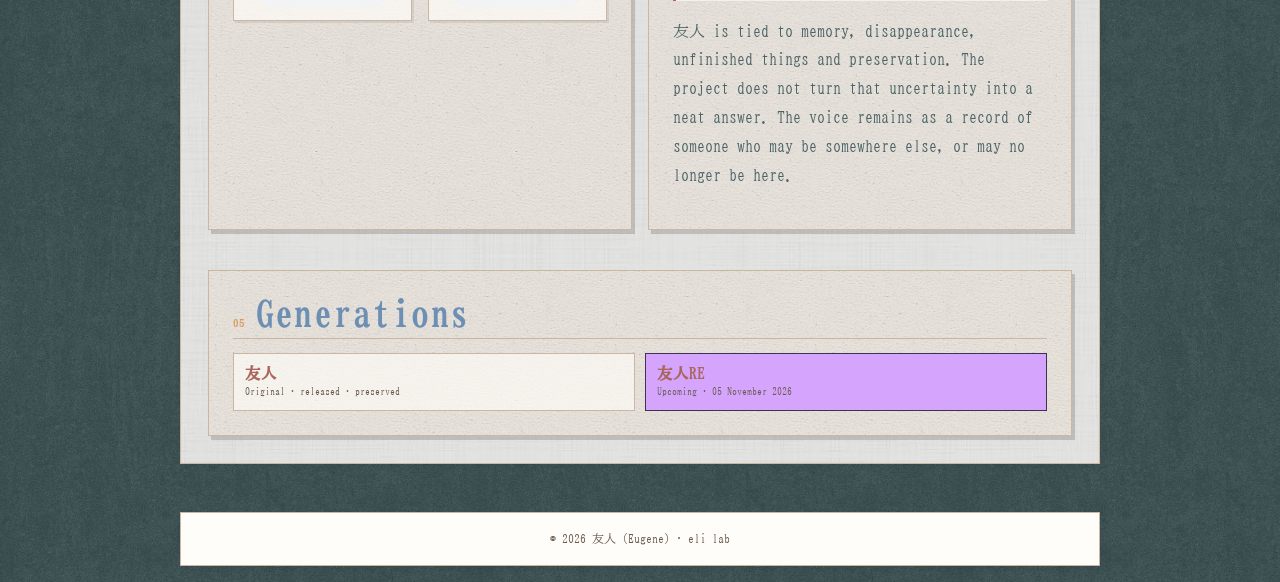
==== commit fb36225d: "replace old namings" ====
--- a/index.html
+++ b/index.html
@@ -1 +1 @@
-<!doctype html><html lang="en"><head><meta charset="utf-8"><meta name="viewport" content="width=device-width,initial-scale=1"><meta name="description" content="友人 (Eugene) UTAU voicebank project — character, voicebanks and archive."><title>友人 (Eugene) — Voicebank Project</title><link rel="stylesheet" href="style.css"><link rel="stylesheet" href="style-fixes.css"><link rel="preconnect" href="https://fonts.googleapis.com"><link rel="preconnect" href="https://fonts.gstatic.com" crossorigin><link href="https://fonts.googleapis.com/css2?family=BIZ+UDMincho&display=swap" rel="stylesheet"></head><body><header class="site-header"><div class="site-header-inner"><a class="site-title-link" href="index.html">友人 <span class="site-subtitle">EUGENE VOICEBANK PROJECT · ELI LAB</span></a></div></header><nav aria-label="Main navigation"><a class="active" href="index.html">Home</a><a href="info.html">Lineup</a><a href="eugene.html">Character</a><a href="history.html">History</a><a href="music.html">Music</a><a href="resources.html">Resources</a><a href="download.html">Download</a></nav><main><section class="home-hero"><div class="home-hero-copy"><p class="eyebrow">友人 · EUGENE</p><h1>Stay <em>Determined.</em></h1><p class="lead">友人 is a Japanese UTAU voicebank project built around a character, a preserved voice, and the memory attached to it. The original bank remains available as its own voice and its own piece of the archive.</p><div class="button-row"><a class="button" href="eugene.html">Meet 友人</a><a class="button button-quiet" href="download.html">Download original</a></div></div><div class="home-hero-art"><img src="assets/character/友人/友人 Icon HiRes.png" alt="Official art of 友人"></div></section><section><div class="section-heading"><span>01</span><h2>Voicebank archive</h2></div><div class="voice-card-grid"><article class="voice-card"><div class="voice-card-art"><img src="assets/character/友人/友人 Icon.png" alt="友人"></div><div class="voice-card-body"><p class="eyebrow">ORIGINAL · RELEASED</p><h3>友人 <small>Eugene</small></h3><p>The original Japanese CVVC voicebank. Its warm, gentle and lived-in timbre carries both intimacy and distance, with a slightly uncanny edge. It was built from preserved fragments, reconstructed phonemes and extensive post-production.</p><a class="text-link" href="eugene.html">Open the full character & voice profile →</a></div></article><article class="voice-card"><div class="voice-card-art"><img src="assets/character/友人RE/友人RE Icon.png" alt="友人RE"></div><div class="voice-card-body"><p class="eyebrow">RE · UPCOMING · 05 NOVEMBER 2026</p><h3>友人RE <small>Eugene RE</small></h3><p>The next recording of the same character, expanding the voice with broader phonetic and expressive material while keeping the original bank preserved.</p><a class="text-link" href="eugene-re.html">Open the RE page →</a></div></article></div></section><section class="paper-section"><div class="section-heading"><span>02</span><h2>Music already made with 友人</h2></div><p>The voice had already appeared in tracks and published works before the current archive was assembled. They are part of Eugene's history, not just demonstrations.</p><div class="button-row"><a class="button" href="music.html">Open music archive</a><a class="button button-quiet" href="history.html">Read the history</a></div></section><section class="home-split"><div class="paper-section"><div class="section-heading"><span>03</span><h2>Listen</h2></div><div class="audio-grid"><div class="audio-card"><strong>Solfege</strong><span>Original 友人 reference</span><audio controls preload="metadata"><source src="solfege.wav" type="audio/wav"></audio></div><div class="audio-card"><strong>かごめかごめ</strong><span>Original 友人 demo</span><audio controls preload="metadata"><source src="sample.wav" type="audio/wav"></audio></div></div></div><div class="paper-section"><div class="section-heading"><span>04</span><h2>The idea</h2></div><blockquote class="large-quote">A voice can disappear without becoming gone.</blockquote><p>友人 is tied to memory, disappearance, unfinished things and preservation. The project does not turn that uncertainty into a neat answer. The voice remains as a record of someone who may be somewhere else, or may no longer be here.</p></div></section><section class="paper-section"><div class="section-heading"><span>05</span><h2>Generations</h2></div><div class="revision-timeline"><div class="revision"><b>友人</b><span>Original · released · preserved</span></div><div class="revision next"><b>友人RE</b><span>Upcoming · 05 November 2026</span></div></div></section></main><footer><div class="footer_container"><p>© 2026 友人 (Eugene) · eli_lab</p></div></footer></body></html>+<!doctype html><html lang="en"><head><meta charset="utf-8"><meta name="viewport" content="width=device-width,initial-scale=1"><meta name="description" content="友人 (Eugene) UTAU voicebank project — character, voicebanks and archive."><title>友人 (Eugene) — Voicebank Project</title><link rel="stylesheet" href="style.css"><link rel="stylesheet" href="style-fixes.css"><link rel="preconnect" href="https://fonts.googleapis.com"><link rel="preconnect" href="https://fonts.gstatic.com" crossorigin><link href="https://fonts.googleapis.com/css2?family=BIZ+UDMincho&display=swap" rel="stylesheet"></head><body><header class="site-header"><div class="site-header-inner"><a class="site-title-link" href="index.html">友人 <span class="site-subtitle">EUGENE VOICEBANK PROJECT · eli_lab</span></a></div></header><nav aria-label="Main navigation"><a class="active" href="index.html">Home</a><a href="info.html">Lineup</a><a href="eugene.html">Character</a><a href="history.html">History</a><a href="music.html">Music</a><a href="resources.html">Resources</a><a href="download.html">Download</a></nav><main><section class="home-hero"><div class="home-hero-copy"><p class="eyebrow">友人 · EUGENE</p><h1>Stay <em>Determined.</em></h1><p class="lead">友人 is a Japanese UTAU voicebank project built around a character, a preserved voice, and the memory attached to it. The original bank remains available as its own voice and its own piece of the archive.</p><div class="button-row"><a class="button" href="eugene.html">Meet 友人</a><a class="button button-quiet" href="download.html">Download original</a></div></div><div class="home-hero-art"><img src="assets/character/友人/友人 Icon HiRes.png" alt="Official art of 友人"></div></section><section><div class="section-heading"><span>01</span><h2>Voicebank archive</h2></div><div class="voice-card-grid"><article class="voice-card"><div class="voice-card-art"><img src="assets/character/友人/友人 Icon.png" alt="友人"></div><div class="voice-card-body"><p class="eyebrow">ORIGINAL · RELEASED</p><h3>友人 <small>Eugene</small></h3><p>The original Japanese CVVC voicebank. Its warm, gentle and lived-in timbre carries both intimacy and distance, with a slightly uncanny edge. It was built from preserved fragments, reconstructed phonemes and extensive post-production.</p><a class="text-link" href="eugene.html">Open the full character & voice profile →</a></div></article><article class="voice-card"><div class="voice-card-art"><img src="assets/character/友人RE/友人RE Icon.png" alt="友人RE"></div><div class="voice-card-body"><p class="eyebrow">RE · UPCOMING · 05 NOVEMBER 2026</p><h3>友人RE <small>Eugene RE</small></h3><p>The next recording of the same character, expanding the voice with broader phonetic and expressive material while keeping the original bank preserved.</p><a class="text-link" href="eugene-re.html">Open the RE page →</a></div></article></div></section><section class="paper-section"><div class="section-heading"><span>02</span><h2>Music already made with 友人</h2></div><p>The voice had already appeared in tracks and published works before the current archive was assembled. They are part of Eugene's history, not just demonstrations.</p><div class="button-row"><a class="button" href="music.html">Open music archive</a><a class="button button-quiet" href="history.html">Read the history</a></div></section><section class="home-split"><div class="paper-section"><div class="section-heading"><span>03</span><h2>Listen</h2></div><div class="audio-grid"><div class="audio-card"><strong>Solfege</strong><span>Original 友人 reference</span><audio controls preload="metadata"><source src="solfege.wav" type="audio/wav"></audio></div><div class="audio-card"><strong>かごめかごめ</strong><span>Original 友人 demo</span><audio controls preload="metadata"><source src="sample.wav" type="audio/wav"></audio></div></div></div><div class="paper-section"><div class="section-heading"><span>04</span><h2>The idea</h2></div><blockquote class="large-quote">A voice can disappear without becoming gone.</blockquote><p>友人 is tied to memory, disappearance, unfinished things and preservation. The project does not turn that uncertainty into a neat answer. The voice remains as a record of someone who may be somewhere else, or may no longer be here.</p></div></section><section class="paper-section"><div class="section-heading"><span>05</span><h2>Generations</h2></div><div class="revision-timeline"><div class="revision"><b>友人</b><span>Original · released · preserved</span></div><div class="revision next"><b>友人RE</b><span>Upcoming · 05 November 2026</span></div></div></section></main><footer><div class="footer_container"><p>© 2026 友人 (Eugene) · eli_lab</p></div></footer></body></html>
--- a/style-fixes.css
+++ b/style-fixes.css
@@ -1,6 +1,29 @@
-/* Small compatibility and accessibility fixes. Main layout lives in style.css. */
+/* Small compatibility, media and accessibility fixes. Main layout lives in style.css. */
 html { overflow-x: hidden; }
 body { min-height: 100vh; }
 button, a { -webkit-tap-highlight-color: transparent; }
 :focus-visible { outline: 2px solid var(--blue); outline-offset: 3px; }
 audio { min-height: 36px; }
+
+/* Embedded media: preserve the paper-card proportions and prevent overflow on mobile. */
+.media-grid,
+.telegram-grid { display: grid; grid-template-columns: repeat(2, minmax(0, 1fr)); gap: 1rem; }
+.media-feature { display: grid; grid-template-columns: minmax(0, 1.35fr) minmax(280px, .65fr); gap: 1rem; padding: 1rem; background: var(--paper2) url("assets/textures/beige-paper.png") repeat; border: 1px solid var(--line); box-shadow: 3px 4px 0 var(--shadow); }
+.media-card { min-width: 0; padding: .85rem 1rem; background: rgba(255,253,249,.72); border: 1px solid var(--line); box-shadow: 2px 2px 0 rgba(35,24,22,.08); }
+.media-copy { min-width: 0; }
+.media-copy h3,
+.media-card h3 { margin: .1rem 0 .45rem; color: var(--accent); }
+.media-copy p,
+.media-card p { line-height: 1.65; font-size: .88rem; }
+.media-frame { position: relative; width: 100%; aspect-ratio: 16 / 9; overflow: hidden; background: #253d3f; border: 1px solid var(--deep); box-shadow: 2px 2px 0 var(--shadow); }
+.media-frame iframe { position: absolute; inset: 0; width: 100%; height: 100%; border: 0; display: block; }
+.telegram-grid .media-card { overflow: hidden; }
+.telegram-grid iframe { max-width: 100% !important; }
+
+@media (max-width: 760px) {
+  .media-grid,
+  .telegram-grid,
+  .media-feature { grid-template-columns: 1fr; }
+  .media-feature { padding: .8rem; }
+  .media-copy { padding-top: .2rem; }
+}
